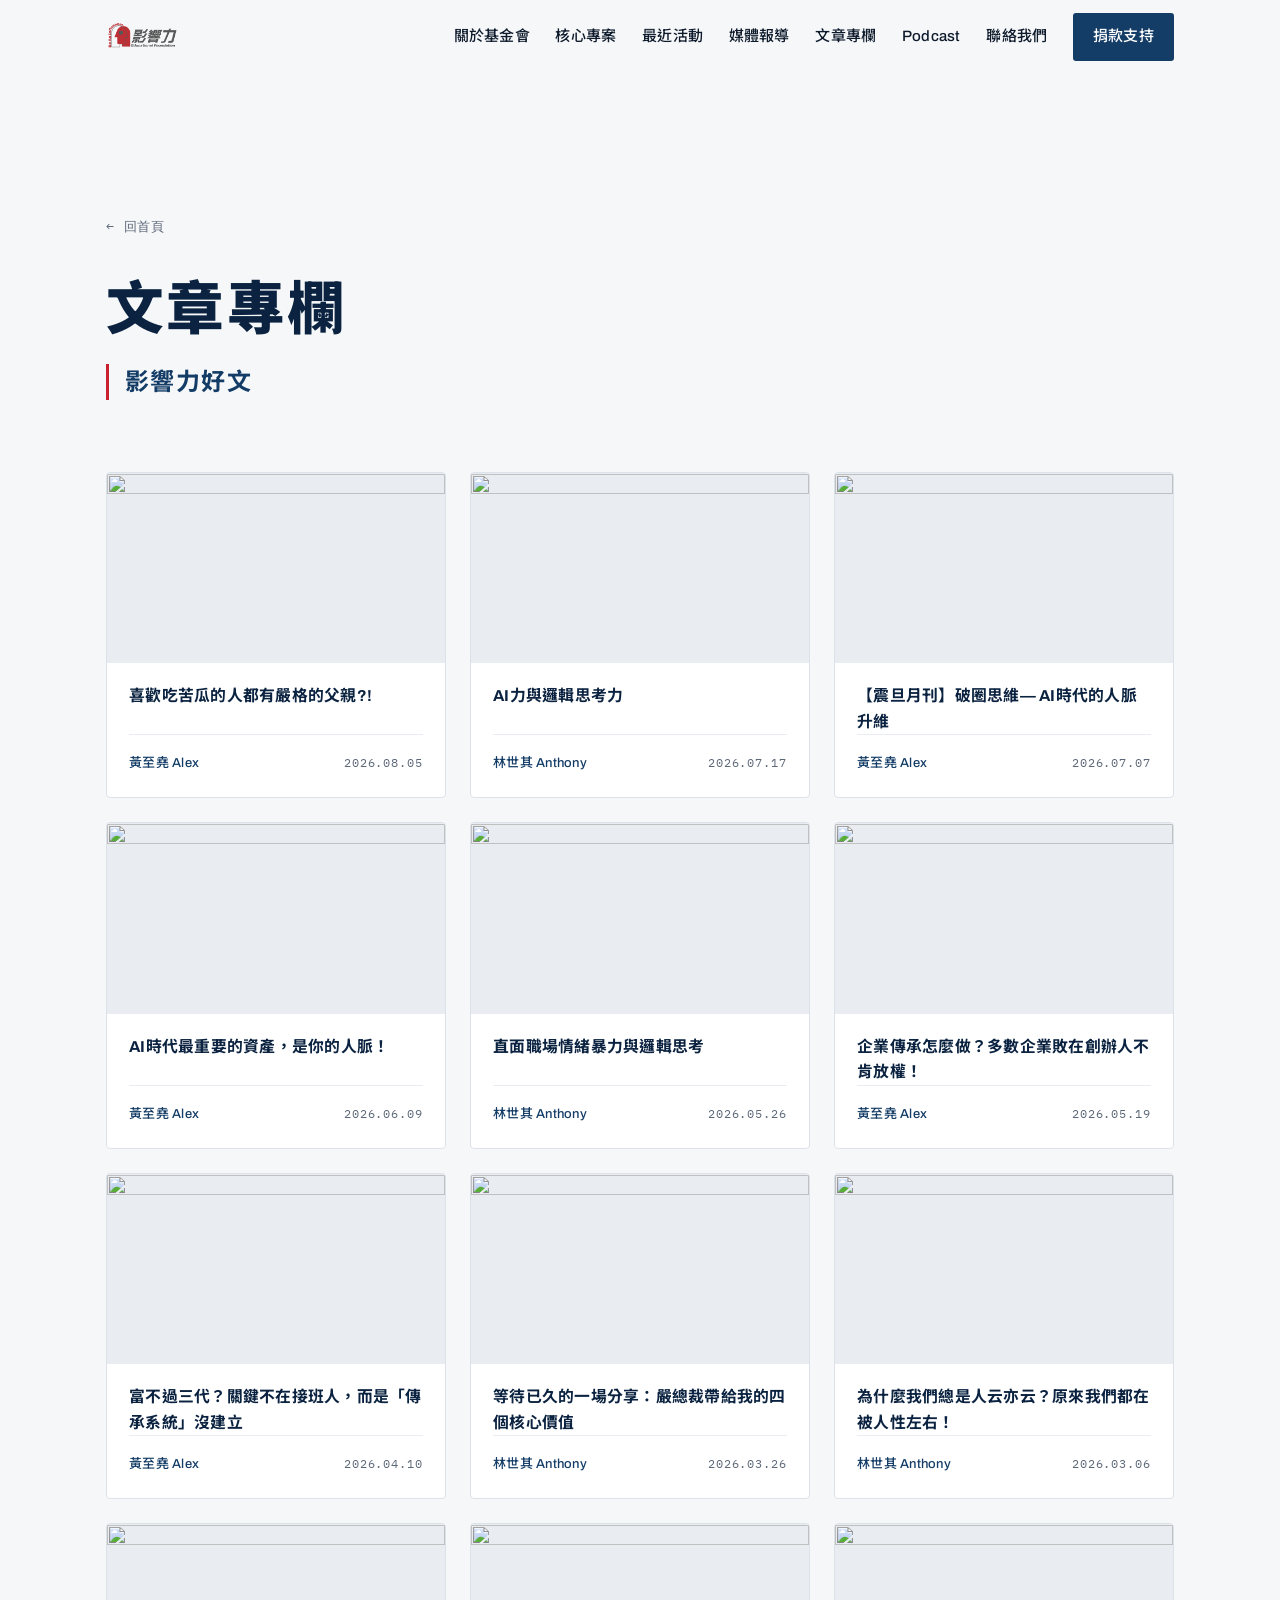
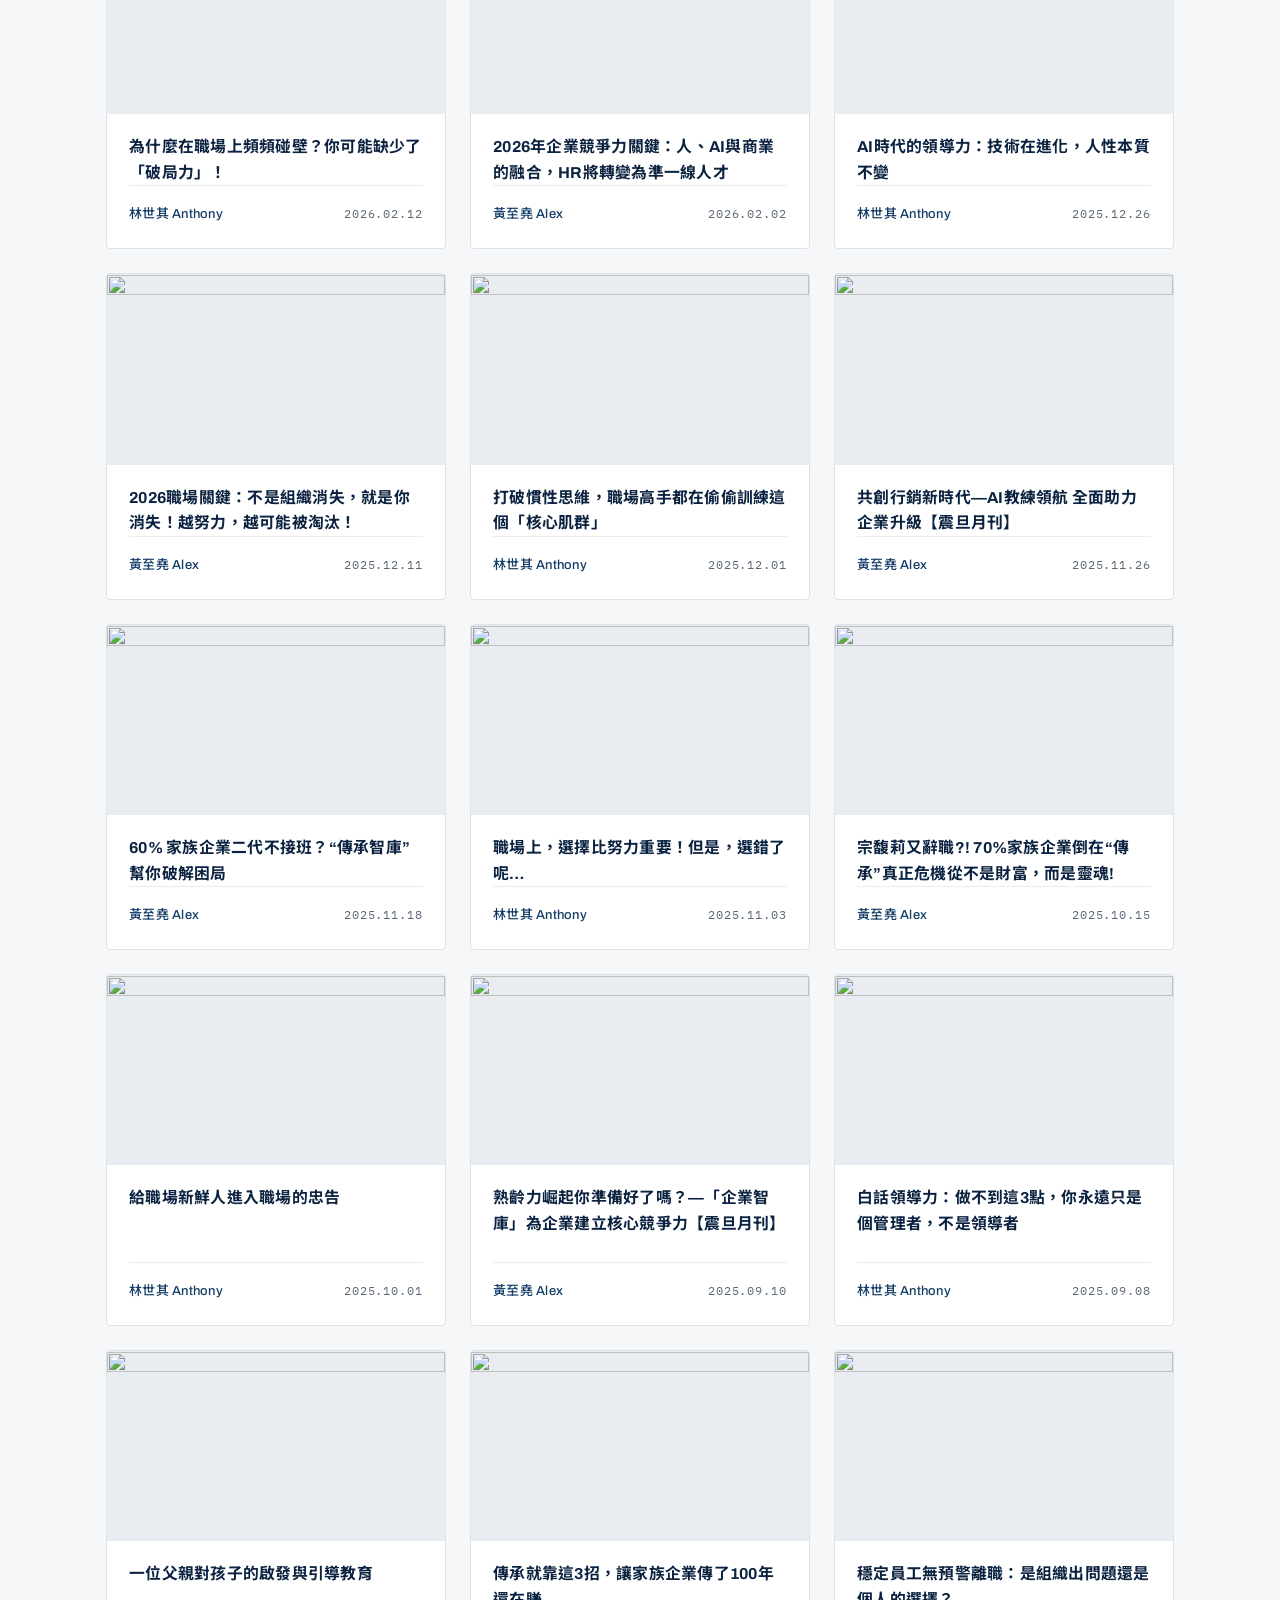
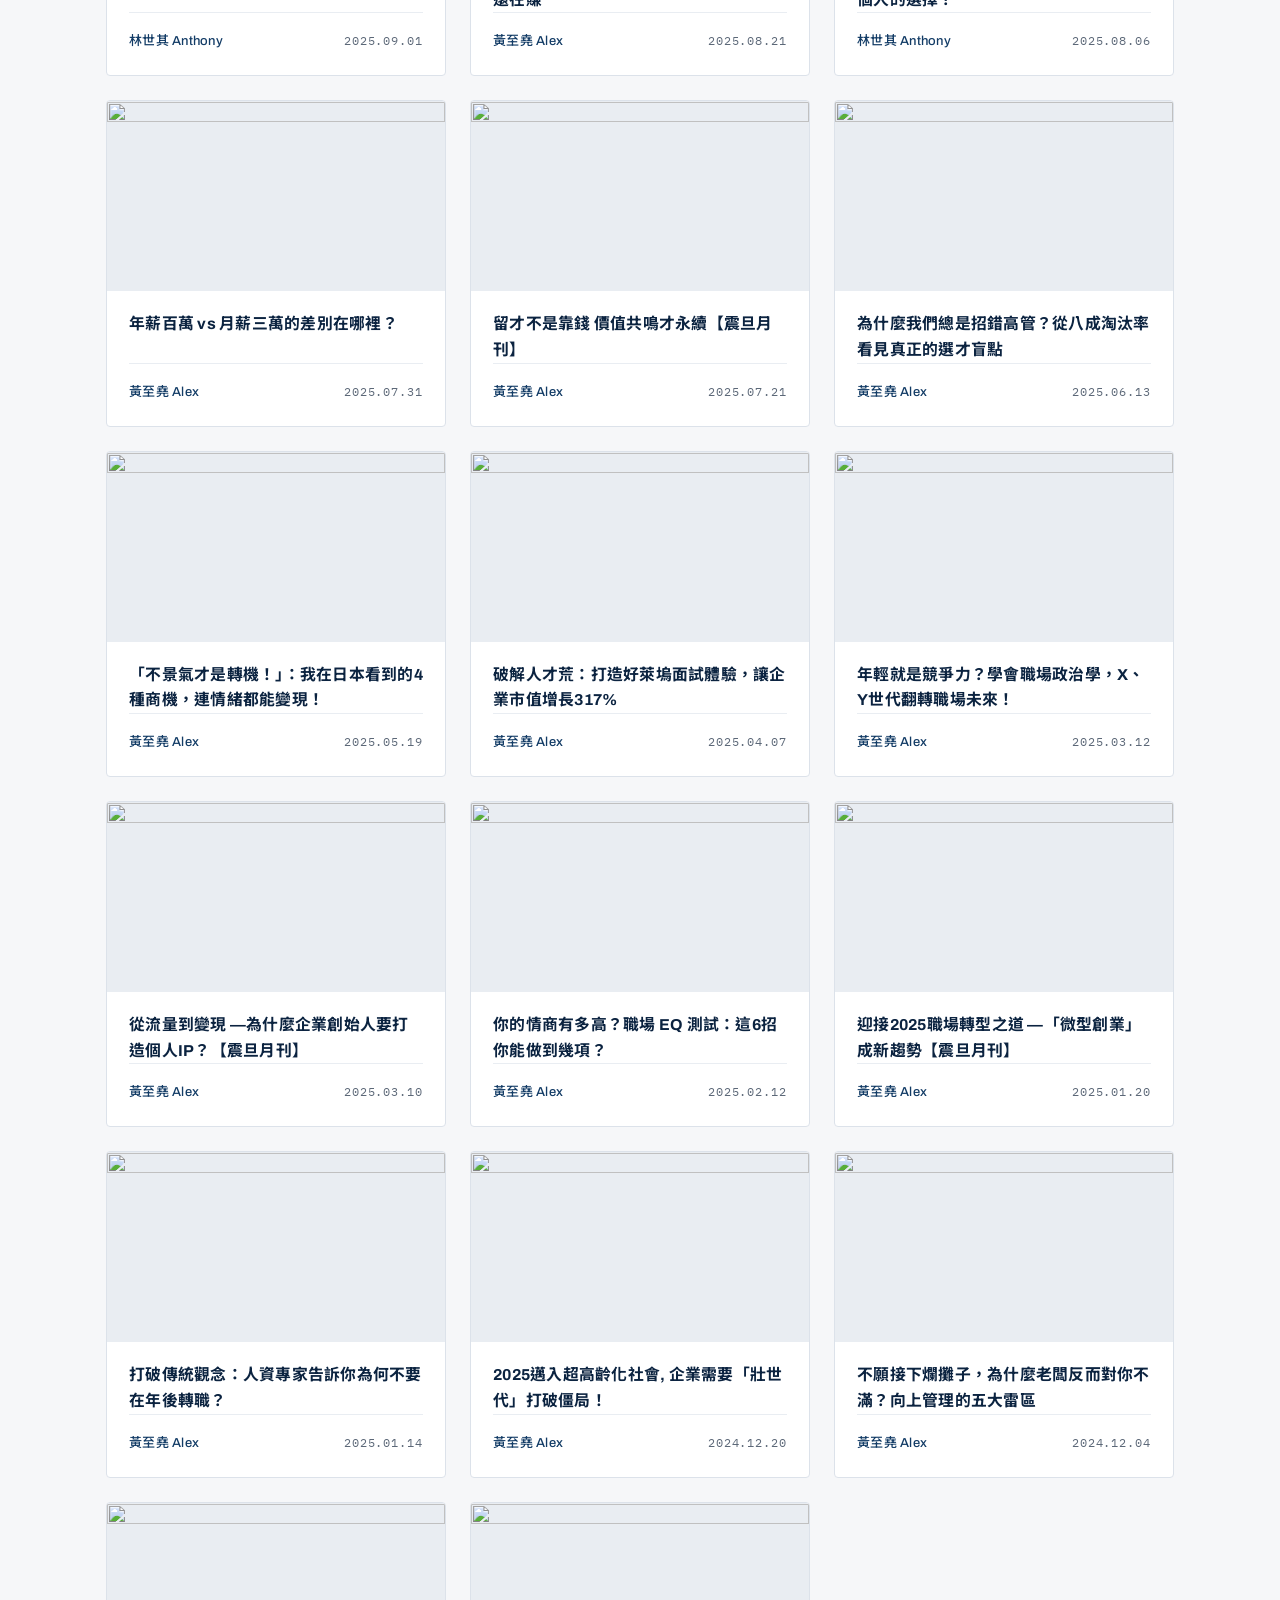
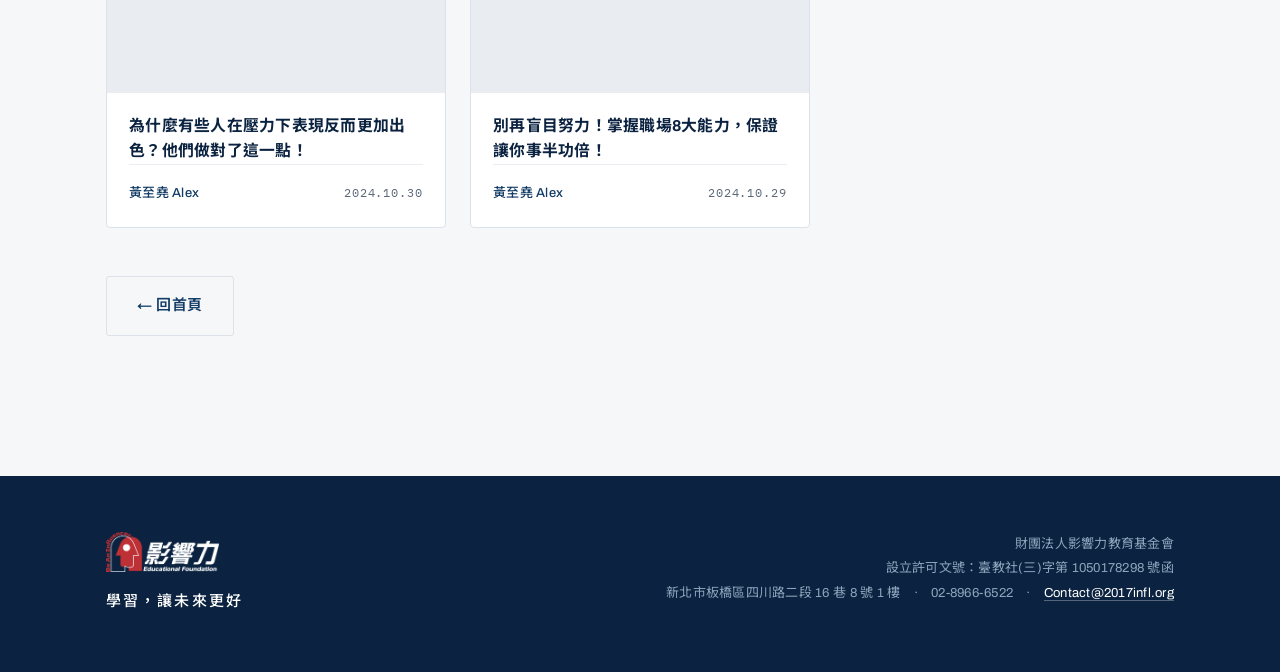
==== articles.html @ 7caf7cac "文章專欄改接 Wix「專欄文章」集合，媒體報導改為含配圖卡片 文章專欄 - 首頁三篇與新增的 articles.html 改用 Wix 集合 retw4toqeb6s（38 篇），   連結指向方格子" ====
<!DOCTYPE html>
<html lang="zh-Hant-TW">
<head>
<meta charset="utf-8">
<meta name="viewport" content="width=device-width, initial-scale=1">
<title>文章專欄｜影響力教育基金會 Be an Influencer</title>
<meta name="description" content="影響力教育基金會專欄文章彙整，由執行長黃至堯與副執行長林世其撰寫，主題涵蓋職涯發展、人才選育留用、企業傳承、領導力與 AI 時代的職場趨勢。">
<link rel="icon" href="./images/logo.png">
<link rel="preconnect" href="https://fonts.googleapis.com">
<link rel="preconnect" href="https://fonts.gstatic.com" crossorigin>
<link href="https://fonts.googleapis.com/css2?family=Archivo:wght@400;500;600;700;800&family=IBM+Plex+Mono:wght@400;500;700&family=Noto+Sans+TC:wght@400;500;700;900&display=swap" rel="stylesheet">
<link rel="stylesheet" href="./style.css">
<script>
document.documentElement.classList.add('has-js');
</script>
</head>
<body>

<a class="skiplink" href="#main">跳到主要內容</a>

<header class="nav" id="nav">
  <div class="nav__inner">
    <a class="nav__brand" href="./index.html" aria-label="影響力教育基金會 首頁">
      <img src="./images/logo.png" alt="影響力教育基金會 Be an Influencer">
    </a>
    <nav class="nav__links" id="navLinks" aria-label="主要導覽">
      <a href="./index.html#about">關於基金會</a>
      <a href="./index.html#programs">核心專案</a>
      <a href="./index.html#events">最近活動</a>
      <a href="./index.html#press">媒體報導</a>
      <a href="./index.html#articles">文章專欄</a>
      <a href="./index.html#podcast">Podcast</a>
      <a href="./index.html#contact">聯絡我們</a>
      <a class="nav__cta" href="./donate.html">捐款支持</a>
    </nav>
    <button class="nav__toggle" id="navToggle" aria-expanded="false" aria-controls="navLinks">
      <span class="nav__toggle-bars" aria-hidden="true"></span>
      <span class="sr-only">開啟選單</span>
    </button>
  </div>
</header>

<main id="main">
<section class="section">
  <div class="wrap">
    <p class="crumb"><a href="./index.html">← 回首頁</a></p>

    <header class="shead reveal">
      <h2 class="shead__title">文章專欄</h2>
      <p class="shead__statement">影響力好文</p>
    </header>

    <ul class="arts">
      <li class="art reveal"><a class="art__link" href="https://vocus.cc/article/6a72d042fd897800015d7912" target="_blank" rel="noopener noreferrer"><img class="art__img" src="https://static.wixstatic.com/media/e09329_393a7411fc0445639fd5c7886efc0204~mv2.jpg/v1/fill/w_640,h_360,al_c,q_80,enc_auto/cover.jpg" alt="" width="640" height="360" loading="lazy" decoding="async"><span class="art__body"><span class="art__t">喜歡吃苦瓜的人都有嚴格的父親?!</span><span class="art__meta"><span class="art__by">黃至堯 Alex</span><span class="art__d">2026.08.05</span></span></span></a></li>
      <li class="art reveal"><a class="art__link" href="https://vocus.cc/article/6a59e3e4fd89780001f860b8" target="_blank" rel="noopener noreferrer"><img class="art__img" src="https://static.wixstatic.com/media/e09329_a7b2f09442c34fdc9d459d7b27ab6f89~mv2.jpg/v1/fill/w_640,h_360,al_c,q_80,enc_auto/cover.jpg" alt="" width="640" height="360" loading="lazy" decoding="async"><span class="art__body"><span class="art__t">AI力與邏輯思考力</span><span class="art__meta"><span class="art__by">林世其 Anthony</span><span class="art__d">2026.07.17</span></span></span></a></li>
      <li class="art reveal"><a class="art__link" href="https://vocus.cc/article/6a4c5b83fd897800015028a9" target="_blank" rel="noopener noreferrer"><img class="art__img" src="https://static.wixstatic.com/media/e09329_cda02f50a69c4d5aa9b27ee98ae03d02~mv2.jpg/v1/fill/w_640,h_360,al_c,q_80,enc_auto/cover.jpg" alt="" width="640" height="360" loading="lazy" decoding="async"><span class="art__body"><span class="art__t">【震旦月刊】破圈思維— AI時代的人脈升維</span><span class="art__meta"><span class="art__by">黃至堯 Alex</span><span class="art__d">2026.07.07</span></span></span></a></li>
      <li class="art reveal"><a class="art__link" href="https://vocus.cc/article/6a278c0afd897800015bbecf" target="_blank" rel="noopener noreferrer"><img class="art__img" src="https://static.wixstatic.com/media/e09329_0777d76ba3914150971d6069c2514fb6~mv2.jpg/v1/fill/w_640,h_360,al_c,q_80,enc_auto/cover.jpg" alt="" width="640" height="360" loading="lazy" decoding="async"><span class="art__body"><span class="art__t">AI時代最重要的資產，是你的人脈！</span><span class="art__meta"><span class="art__by">黃至堯 Alex</span><span class="art__d">2026.06.09</span></span></span></a></li>
      <li class="art reveal"><a class="art__link" href="https://vocus.cc/article/6a1502e4fd89780001c44778" target="_blank" rel="noopener noreferrer"><img class="art__img" src="https://static.wixstatic.com/media/e09329_921fd4f951154b23b6170efe6571ea55~mv2.jpg/v1/fill/w_640,h_360,al_c,q_80,enc_auto/cover.jpg" alt="" width="640" height="360" loading="lazy" decoding="async"><span class="art__body"><span class="art__t">直面職場情緒暴力與邏輯思考</span><span class="art__meta"><span class="art__by">林世其 Anthony</span><span class="art__d">2026.05.26</span></span></span></a></li>
      <li class="art reveal"><a class="art__link" href="https://vocus.cc/article/6a0c0a26fd897800018670bd" target="_blank" rel="noopener noreferrer"><img class="art__img" src="https://static.wixstatic.com/media/e09329_932b0f8dbd1a4a468c9a79963d9ebbb9~mv2.jpg/v1/fill/w_640,h_360,al_c,q_80,enc_auto/cover.jpg" alt="" width="640" height="360" loading="lazy" decoding="async"><span class="art__body"><span class="art__t">企業傳承怎麼做？多數企業敗在創辦人不肯放權！</span><span class="art__meta"><span class="art__by">黃至堯 Alex</span><span class="art__d">2026.05.19</span></span></span></a></li>
      <li class="art reveal"><a class="art__link" href="https://vocus.cc/article/69d85100fd89780001c777d8" target="_blank" rel="noopener noreferrer"><img class="art__img" src="https://static.wixstatic.com/media/e09329_8732230e76bc481ca4c3446384705721~mv2.jpg/v1/fill/w_640,h_360,al_c,q_80,enc_auto/cover.jpg" alt="" width="640" height="360" loading="lazy" decoding="async"><span class="art__body"><span class="art__t">富不過三代？關鍵不在接班人，而是「傳承系統」沒建立</span><span class="art__meta"><span class="art__by">黃至堯 Alex</span><span class="art__d">2026.04.10</span></span></span></a></li>
      <li class="art reveal"><a class="art__link" href="https://vocus.cc/article/69c4a3a8fd897800017d43e7" target="_blank" rel="noopener noreferrer"><img class="art__img" src="https://static.wixstatic.com/media/e09329_a4d3c32c745a491eb9bfdce8e34208d7~mv2.jpg/v1/fill/w_640,h_360,al_c,q_80,enc_auto/cover.jpg" alt="" width="640" height="360" loading="lazy" decoding="async"><span class="art__body"><span class="art__t">等待已久的一場分享：嚴總裁帶給我的四個核心價值</span><span class="art__meta"><span class="art__by">林世其 Anthony</span><span class="art__d">2026.03.26</span></span></span></a></li>
      <li class="art reveal"><a class="art__link" href="https://vocus.cc/article/69aa793ffd89780001771ba4" target="_blank" rel="noopener noreferrer"><img class="art__img" src="https://static.wixstatic.com/media/e09329_9e32253726764f70b4b488ec5fdaa846~mv2.webp/v1/fill/w_640,h_360,al_c,q_80,enc_auto/cover.webp" alt="" width="640" height="360" loading="lazy" decoding="async"><span class="art__body"><span class="art__t">為什麼我們總是人云亦云？原來我們都在被人性左右！</span><span class="art__meta"><span class="art__by">林世其 Anthony</span><span class="art__d">2026.03.06</span></span></span></a></li>
      <li class="art reveal"><a class="art__link" href="https://vocus.cc/article/698d3258fd897800012afcad" target="_blank" rel="noopener noreferrer"><img class="art__img" src="https://static.wixstatic.com/media/e09329_92542f87e6ef4067a404b35ceb6fcaba~mv2.jpg/v1/fill/w_640,h_360,al_c,q_80,enc_auto/cover.jpg" alt="" width="640" height="360" loading="lazy" decoding="async"><span class="art__body"><span class="art__t">為什麼在職場上頻頻碰壁？你可能缺少了「破局力」！</span><span class="art__meta"><span class="art__by">林世其 Anthony</span><span class="art__d">2026.02.12</span></span></span></a></li>
      <li class="art reveal"><a class="art__link" href="https://vocus.cc/article/6980654afd89780001f30892" target="_blank" rel="noopener noreferrer"><img class="art__img" src="https://static.wixstatic.com/media/e09329_a1e6b955cd0248f1a5e348c4674f912c~mv2.jpg/v1/fill/w_640,h_360,al_c,q_80,enc_auto/cover.jpg" alt="" width="640" height="360" loading="lazy" decoding="async"><span class="art__body"><span class="art__t">2026年企業競爭力關鍵：人、AI與商業的融合，HR將轉變為準一線人才</span><span class="art__meta"><span class="art__by">黃至堯 Alex</span><span class="art__d">2026.02.02</span></span></span></a></li>
      <li class="art reveal"><a class="art__link" href="https://vocus.cc/article/694e386bfd89780001bf0cca" target="_blank" rel="noopener noreferrer"><img class="art__img" src="https://static.wixstatic.com/media/e09329_7ff0cb55ee0a4a77bd01de86d2531e83~mv2.jpg/v1/fill/w_640,h_360,al_c,q_80,enc_auto/cover.jpg" alt="" width="640" height="360" loading="lazy" decoding="async"><span class="art__body"><span class="art__t">AI時代的領導力：技術在進化，人性本質不變</span><span class="art__meta"><span class="art__by">林世其 Anthony</span><span class="art__d">2025.12.26</span></span></span></a></li>
      <li class="art reveal"><a class="art__link" href="https://vocus.cc/article/693a7f1cfd89780001951fdd" target="_blank" rel="noopener noreferrer"><img class="art__img" src="https://static.wixstatic.com/media/e09329_2eed059d9d74440bb449ee830d21778a~mv2.jpg/v1/fill/w_640,h_360,al_c,q_80,enc_auto/cover.jpg" alt="" width="640" height="360" loading="lazy" decoding="async"><span class="art__body"><span class="art__t">2026職場關鍵：不是組織消失，就是你消失！越努力，越可能被淘汰！</span><span class="art__meta"><span class="art__by">黃至堯 Alex</span><span class="art__d">2025.12.11</span></span></span></a></li>
      <li class="art reveal"><a class="art__link" href="https://vocus.cc/article/692d56a9fd89780001b13535" target="_blank" rel="noopener noreferrer"><img class="art__img" src="https://static.wixstatic.com/media/e09329_a7c40d256c2a44c99e53dd1b4821a304~mv2.jpg/v1/fill/w_640,h_360,al_c,q_80,enc_auto/cover.jpg" alt="" width="640" height="360" loading="lazy" decoding="async"><span class="art__body"><span class="art__t">打破慣性思維，職場高手都在偷偷訓練這個「核心肌群」</span><span class="art__meta"><span class="art__by">林世其 Anthony</span><span class="art__d">2025.12.01</span></span></span></a></li>
      <li class="art reveal"><a class="art__link" href="https://vocus.cc/article/6923c37ffd89780001764e5b" target="_blank" rel="noopener noreferrer"><img class="art__img" src="https://static.wixstatic.com/media/e09329_8ffea009c637473ca347aaf1836019bc~mv2.png/v1/fill/w_640,h_360,al_c,q_80,enc_auto/cover.png" alt="" width="640" height="360" loading="lazy" decoding="async"><span class="art__body"><span class="art__t">共創行銷新時代—AI教練領航 全面助力企業升級【震旦月刊】</span><span class="art__meta"><span class="art__by">黃至堯 Alex</span><span class="art__d">2025.11.26</span></span></span></a></li>
      <li class="art reveal"><a class="art__link" href="https://vocus.cc/article/691c072dfd89780001ea3ea0" target="_blank" rel="noopener noreferrer"><img class="art__img" src="https://static.wixstatic.com/media/e09329_9a8dbdd011ae47b6b61d1e0f509384cb~mv2.jpg/v1/fill/w_640,h_360,al_c,q_80,enc_auto/cover.jpg" alt="" width="640" height="360" loading="lazy" decoding="async"><span class="art__body"><span class="art__t">60% 家族企業二代不接班？“傳承智庫”幫你破解困局</span><span class="art__meta"><span class="art__by">黃至堯 Alex</span><span class="art__d">2025.11.18</span></span></span></a></li>
      <li class="art reveal"><a class="art__link" href="https://vocus.cc/article/690817b5fd89780001a28fbc" target="_blank" rel="noopener noreferrer"><img class="art__img" src="https://static.wixstatic.com/media/e09329_97b3c7cd8de94342bea00c849ead1f8f~mv2.webp/v1/fill/w_640,h_360,al_c,q_80,enc_auto/cover.webp" alt="" width="640" height="360" loading="lazy" decoding="async"><span class="art__body"><span class="art__t">職場上，選擇比努力重要！但是，選錯了呢…</span><span class="art__meta"><span class="art__by">林世其 Anthony</span><span class="art__d">2025.11.03</span></span></span></a></li>
      <li class="art reveal"><a class="art__link" href="https://vocus.cc/article/68ef615afd897800019b1483" target="_blank" rel="noopener noreferrer"><img class="art__img" src="https://static.wixstatic.com/media/e09329_c179a8ba8ce1472b85bf5f6711ce7ea0~mv2.jpg/v1/fill/w_640,h_360,al_c,q_80,enc_auto/cover.jpg" alt="" width="640" height="360" loading="lazy" decoding="async"><span class="art__body"><span class="art__t">宗馥莉又辭職?! 70%家族企業倒在“傳承”真正危機從不是財富，而是靈魂!</span><span class="art__meta"><span class="art__by">黃至堯 Alex</span><span class="art__d">2025.10.15</span></span></span></a></li>
      <li class="art reveal"><a class="art__link" href="https://vocus.cc/article/68dc90f9fd897800018e025a" target="_blank" rel="noopener noreferrer"><img class="art__img" src="https://static.wixstatic.com/media/e09329_3d298f495d7f42e1a61e2335b1c02ef5~mv2.jpg/v1/fill/w_640,h_360,al_c,q_80,enc_auto/cover.jpg" alt="" width="640" height="360" loading="lazy" decoding="async"><span class="art__body"><span class="art__t">給職場新鮮人進入職場的忠告</span><span class="art__meta"><span class="art__by">林世其 Anthony</span><span class="art__d">2025.10.01</span></span></span></a></li>
      <li class="art reveal"><a class="art__link" href="https://vocus.cc/article/68c0d508fd89780001d36251" target="_blank" rel="noopener noreferrer"><img class="art__img" src="https://static.wixstatic.com/media/e09329_f986124a44ba483aa88955d44d9db8ec~mv2.png/v1/fill/w_640,h_360,al_c,q_80,enc_auto/cover.png" alt="" width="640" height="360" loading="lazy" decoding="async"><span class="art__body"><span class="art__t">熟齡力崛起你準備好了嗎？—「企業智庫」為企業建立核心競爭力【震旦月刊】</span><span class="art__meta"><span class="art__by">黃至堯 Alex</span><span class="art__d">2025.09.10</span></span></span></a></li>
      <li class="art reveal"><a class="art__link" href="https://vocus.cc/article/68be31ccfd89780001de7667" target="_blank" rel="noopener noreferrer"><img class="art__img" src="https://static.wixstatic.com/media/e09329_2f740113172a41c8a4785e3515ed25b4~mv2.png/v1/fill/w_640,h_360,al_c,q_80,enc_auto/cover.png" alt="" width="640" height="360" loading="lazy" decoding="async"><span class="art__body"><span class="art__t">白話領導力：做不到這3點，你永遠只是個管理者，不是領導者</span><span class="art__meta"><span class="art__by">林世其 Anthony</span><span class="art__d">2025.09.08</span></span></span></a></li>
      <li class="art reveal"><a class="art__link" href="https://vocus.cc/article/68b5336efd89780001e258b5" target="_blank" rel="noopener noreferrer"><img class="art__img" src="https://static.wixstatic.com/media/e09329_f0e3c882988c494eb79f28d0fecf23fe~mv2.jpg/v1/fill/w_640,h_360,al_c,q_80,enc_auto/cover.jpg" alt="" width="640" height="360" loading="lazy" decoding="async"><span class="art__body"><span class="art__t">一位父親對孩子的啟發與引導教育</span><span class="art__meta"><span class="art__by">林世其 Anthony</span><span class="art__d">2025.09.01</span></span></span></a></li>
      <li class="art reveal"><a class="art__link" href="https://vocus.cc/article/68a6efe5fd89780001a949c4" target="_blank" rel="noopener noreferrer"><img class="art__img" src="https://static.wixstatic.com/media/e09329_9bc0ebf188df4bfa8e9a7629220bc181~mv2.png/v1/fill/w_640,h_360,al_c,q_80,enc_auto/cover.png" alt="" width="640" height="360" loading="lazy" decoding="async"><span class="art__body"><span class="art__t">傳承就靠這3招，讓家族企業傳了100年還在賺</span><span class="art__meta"><span class="art__by">黃至堯 Alex</span><span class="art__d">2025.08.21</span></span></span></a></li>
      <li class="art reveal"><a class="art__link" href="https://vocus.cc/article/6892e3cefd89780001b8bb0c" target="_blank" rel="noopener noreferrer"><img class="art__img" src="https://static.wixstatic.com/media/e09329_d1b503ff70af482395745990c774d0b9~mv2.png/v1/fill/w_640,h_360,al_c,q_80,enc_auto/cover.png" alt="" width="640" height="360" loading="lazy" decoding="async"><span class="art__body"><span class="art__t">穩定員工無預警離職：是組織出問題還是個人的選擇？</span><span class="art__meta"><span class="art__by">林世其 Anthony</span><span class="art__d">2025.08.06</span></span></span></a></li>
      <li class="art reveal"><a class="art__link" href="https://vocus.cc/article/688adf5efd8978000100ffec" target="_blank" rel="noopener noreferrer"><img class="art__img" src="https://static.wixstatic.com/media/e09329_3f20ee7ba6f6485baa2289ab2e09783c~mv2.webp/v1/fill/w_640,h_360,al_c,q_80,enc_auto/cover.webp" alt="" width="640" height="360" loading="lazy" decoding="async"><span class="art__body"><span class="art__t">年薪百萬 vs 月薪三萬的差別在哪裡？</span><span class="art__meta"><span class="art__by">黃至堯 Alex</span><span class="art__d">2025.07.31</span></span></span></a></li>
      <li class="art reveal"><a class="art__link" href="https://vocus.cc/article/687e16c1fd89780001a0f7f8" target="_blank" rel="noopener noreferrer"><img class="art__img" src="https://static.wixstatic.com/media/e09329_774b28ec9b7c4cdca48f3efedf440134~mv2.jpg/v1/fill/w_640,h_360,al_c,q_80,enc_auto/cover.jpg" alt="" width="640" height="360" loading="lazy" decoding="async"><span class="art__body"><span class="art__t">留才不是靠錢 價值共鳴才永續【震旦月刊】</span><span class="art__meta"><span class="art__by">黃至堯 Alex</span><span class="art__d">2025.07.21</span></span></span></a></li>
      <li class="art reveal"><a class="art__link" href="https://vocus.cc/article/684b9a10fd897800011042f7" target="_blank" rel="noopener noreferrer"><img class="art__img" src="https://static.wixstatic.com/media/e09329_3ad3c2a3261145fd929b6d1df87e3c62~mv2.png/v1/fill/w_640,h_360,al_c,q_80,enc_auto/cover.png" alt="" width="640" height="360" loading="lazy" decoding="async"><span class="art__body"><span class="art__t">為什麼我們總是招錯高管？從八成淘汰率看見真正的選才盲點</span><span class="art__meta"><span class="art__by">黃至堯 Alex</span><span class="art__d">2025.06.13</span></span></span></a></li>
      <li class="art reveal"><a class="art__link" href="https://vocus.cc/article/682aec4efd897800014a2ff8" target="_blank" rel="noopener noreferrer"><img class="art__img" src="https://static.wixstatic.com/media/e09329_26682036988341368430406f9299eddb~mv2.jpg/v1/fill/w_640,h_360,al_c,q_80,enc_auto/cover.jpg" alt="" width="640" height="360" loading="lazy" decoding="async"><span class="art__body"><span class="art__t">「不景氣才是轉機！」：我在日本看到的4種商機，連情緒都能變現！</span><span class="art__meta"><span class="art__by">黃至堯 Alex</span><span class="art__d">2025.05.19</span></span></span></a></li>
      <li class="art reveal"><a class="art__link" href="https://vocus.cc/article/67f34b95fd89780001bd446a" target="_blank" rel="noopener noreferrer"><img class="art__img" src="https://static.wixstatic.com/media/e09329_7da903c35d47429680e6f52aee464dc1~mv2.png/v1/fill/w_640,h_360,al_c,q_80,enc_auto/cover.png" alt="" width="640" height="360" loading="lazy" decoding="async"><span class="art__body"><span class="art__t">破解人才荒：打造好萊塢面試體驗，讓企業市值增長317%</span><span class="art__meta"><span class="art__by">黃至堯 Alex</span><span class="art__d">2025.04.07</span></span></span></a></li>
      <li class="art reveal"><a class="art__link" href="https://vocus.cc/article/67d0ec40fd89780001ac21a6" target="_blank" rel="noopener noreferrer"><img class="art__img" src="https://static.wixstatic.com/media/e09329_bd6fc6c9340648f59eef3d81d688c53d~mv2.png/v1/fill/w_640,h_360,al_c,q_80,enc_auto/cover.png" alt="" width="640" height="360" loading="lazy" decoding="async"><span class="art__body"><span class="art__t">年輕就是競爭力？學會職場政治學，X、Y世代翻轉職場未來！</span><span class="art__meta"><span class="art__by">黃至堯 Alex</span><span class="art__d">2025.03.12</span></span></span></a></li>
      <li class="art reveal"><a class="art__link" href="https://vocus.cc/article/67c7c939fd89780001d01ff5" target="_blank" rel="noopener noreferrer"><img class="art__img" src="https://static.wixstatic.com/media/e09329_86fc0f94b37f40d2895bf33ea446c081~mv2.png/v1/fill/w_640,h_360,al_c,q_80,enc_auto/cover.png" alt="" width="640" height="360" loading="lazy" decoding="async"><span class="art__body"><span class="art__t">從流量到變現 —為什麼企業創始人要打造個人IP？【震旦月刊】</span><span class="art__meta"><span class="art__by">黃至堯 Alex</span><span class="art__d">2025.03.10</span></span></span></a></li>
      <li class="art reveal"><a class="art__link" href="https://vocus.cc/article/67ac55cffd8978000160cda6" target="_blank" rel="noopener noreferrer"><img class="art__img" src="https://static.wixstatic.com/media/e09329_0496479738c74734a287a9aa43ef74dc~mv2.png/v1/fill/w_640,h_360,al_c,q_80,enc_auto/cover.png" alt="" width="640" height="360" loading="lazy" decoding="async"><span class="art__body"><span class="art__t">你的情商有多高？職場 EQ 測試：這6招你能做到幾項？</span><span class="art__meta"><span class="art__by">黃至堯 Alex</span><span class="art__d">2025.02.12</span></span></span></a></li>
      <li class="art reveal"><a class="art__link" href="https://vocus.cc/article/678de387fd89780001e92349" target="_blank" rel="noopener noreferrer"><img class="art__img" src="https://static.wixstatic.com/media/e09329_ed614c188ac145c7a6a39dd7721c7003~mv2.png/v1/fill/w_640,h_360,al_c,q_80,enc_auto/cover.png" alt="" width="640" height="360" loading="lazy" decoding="async"><span class="art__body"><span class="art__t">迎接2025職場轉型之道 —「微型創業」成新趨勢【震旦月刊】</span><span class="art__meta"><span class="art__by">黃至堯 Alex</span><span class="art__d">2025.01.20</span></span></span></a></li>
      <li class="art reveal"><a class="art__link" href="https://vocus.cc/article/6785dbedfd8978000190a208" target="_blank" rel="noopener noreferrer"><img class="art__img" src="https://static.wixstatic.com/media/e09329_9e46795a3c804b7ca7329bc7a98fef80~mv2.png/v1/fill/w_640,h_360,al_c,q_80,enc_auto/cover.png" alt="" width="640" height="360" loading="lazy" decoding="async"><span class="art__body"><span class="art__t">打破傳統觀念：人資專家告訴你為何不要在年後轉職？</span><span class="art__meta"><span class="art__by">黃至堯 Alex</span><span class="art__d">2025.01.14</span></span></span></a></li>
      <li class="art reveal"><a class="art__link" href="https://vocus.cc/article/6764ccbdfd8978000103d3c1" target="_blank" rel="noopener noreferrer"><img class="art__img" src="https://static.wixstatic.com/media/e09329_0f65e73758774d37a1138f49db3f02a3~mv2.png/v1/fill/w_640,h_360,al_c,q_80,enc_auto/cover.png" alt="" width="640" height="360" loading="lazy" decoding="async"><span class="art__body"><span class="art__t">2025邁入超高齡化社會, 企業需要「壯世代」打破僵局！</span><span class="art__meta"><span class="art__by">黃至堯 Alex</span><span class="art__d">2024.12.20</span></span></span></a></li>
      <li class="art reveal"><a class="art__link" href="https://vocus.cc/article/674fc4fffd89780001b85a3a" target="_blank" rel="noopener noreferrer"><img class="art__img" src="https://static.wixstatic.com/media/e09329_014d3164196a4f74b8a87a62fd194b74~mv2.png/v1/fill/w_640,h_360,al_c,q_80,enc_auto/cover.png" alt="" width="640" height="360" loading="lazy" decoding="async"><span class="art__body"><span class="art__t">不願接下爛攤子，為什麼老闆反而對你不滿？向上管理的五大雷區</span><span class="art__meta"><span class="art__by">黃至堯 Alex</span><span class="art__d">2024.12.04</span></span></span></a></li>
      <li class="art reveal"><a class="art__link" href="https://vocus.cc/article/672093bffd89780001f346cd" target="_blank" rel="noopener noreferrer"><img class="art__img" src="https://static.wixstatic.com/media/e09329_08e5a8737a2d4e2fa6972c5a05b468d7~mv2.png/v1/fill/w_640,h_360,al_c,q_80,enc_auto/cover.png" alt="" width="640" height="360" loading="lazy" decoding="async"><span class="art__body"><span class="art__t">為什麼有些人在壓力下表現反而更加出色？他們做對了這一點！</span><span class="art__meta"><span class="art__by">黃至堯 Alex</span><span class="art__d">2024.10.30</span></span></span></a></li>
      <li class="art reveal"><a class="art__link" href="https://vocus.cc/article/6720910cfd89780001f302e9" target="_blank" rel="noopener noreferrer"><img class="art__img" src="https://static.wixstatic.com/media/e09329_312ec82e8b094c54ae3f5619386b9cda~mv2.png/v1/fill/w_640,h_360,al_c,q_80,enc_auto/cover.png" alt="" width="640" height="360" loading="lazy" decoding="async"><span class="art__body"><span class="art__t">別再盲目努力！掌握職場8大能力，保證讓你事半功倍！</span><span class="art__meta"><span class="art__by">黃至堯 Alex</span><span class="art__d">2024.10.29</span></span></span></a></li>
    </ul>

    <p class="press__more">
      <a class="btn btn--ghost" href="./index.html#articles">← 回首頁</a>
    </p>
  </div>
</section>
</main>

<footer class="foot">
  <div class="wrap foot__inner">
    <div class="foot__brand">
      <img src="./images/logo-white.png" alt="影響力教育基金會" class="foot__logo">
      <p class="foot__tagline">學習，讓未來更好</p>
    </div>
    <div class="foot__meta">
      <p>財團法人影響力教育基金會</p>
      <p>設立許可文號：臺教社(三)字第 1050178298 號函</p>
      <p>新北市板橋區四川路二段 16 巷 8 號 1 樓　·　02-8966-6522　·　<a href="mailto:Contact@2017infl.org">Contact@2017infl.org</a></p>
    </div>
  </div>
</footer>

<script src="./script.js"></script>
</body>
</html>
---- style.css ----
/* ═══════════════════════════════════════════════
   影響力教育基金會 Be an Influencer
   淺色底 · 深藍為骨 · 品牌紅只在關鍵處出現
   ═══════════════════════════════════════════════ */

:root{
  --paper:      #F6F7F9;
  --card:       #FFFFFF;
  --ink:        #0E1B2C;
  --navy:       #133C66;
  --navy-deep:  #0B2340;
  --red:        #C8202E;
  --red-soft:   #F4DDDF;
  --muted:      #5C6878;
  --rule:       #DCE2EA;
  --rule-soft:  #E9EDF2;

  --wrap: 1180px;
  --gut: clamp(20px, 5vw, 56px);

  --f-disp: 'Archivo', 'Noto Sans TC', system-ui, sans-serif;
  --f-body: 'Archivo', 'Noto Sans TC', system-ui, sans-serif;
  --f-mono: 'IBM Plex Mono', ui-monospace, monospace;

  --ease: cubic-bezier(.22,.61,.36,1);
}

*,*::before,*::after{ box-sizing:border-box; }

/* scroll-padding-top 要大於導覽列高度（74px），跳轉落點才不會被蓋住。
   數值與 script.js 的 HASH_OFFSET 必須一致。 */
html{ scroll-behavior:smooth; scroll-padding-top:96px; -webkit-text-size-adjust:100%; }

body{
  margin:0;
  background:var(--paper);
  color:var(--ink);
  font-family:var(--f-body);
  font-size:17px;
  line-height:1.85;
  letter-spacing:.015em;
  -webkit-font-smoothing:antialiased;
}

img{ max-width:100%; display:block; }
a{ color:inherit; }

.sr-only{
  position:absolute; width:1px; height:1px; padding:0; margin:-1px;
  overflow:hidden; clip:rect(0 0 0 0); white-space:nowrap; border:0;
}

.skiplink{
  position:absolute; left:-9999px; top:0; z-index:200;
  background:var(--navy); color:#fff; padding:12px 20px; text-decoration:none;
}
.skiplink:focus{ left:0; }

:focus-visible{ outline:2px solid var(--red); outline-offset:3px; border-radius:2px; }

.wrap{ width:100%; max-width:var(--wrap); margin-inline:auto; padding-inline:var(--gut); }

/* ─── 共用元件 ─────────────────────────────── */

/* 目前全站只有 Hero 的機構全名在用 */
.eyebrow{
  font-size:clamp(1rem,1.6vw,1.1875rem);
  font-weight:700;
  letter-spacing:.16em;
  color:var(--red);
  margin:0 0 22px;
}

.btn{
  display:inline-flex; align-items:center; justify-content:center;
  padding:15px 30px;
  font-family:var(--f-disp);
  font-size:.9375rem; font-weight:600; letter-spacing:.04em;
  text-decoration:none; border-radius:3px;
  border:1px solid transparent;
  transition:background .25s var(--ease), color .25s var(--ease),
             border-color .25s var(--ease), transform .25s var(--ease);
}
.btn--solid{ background:var(--red); color:#fff; }
.btn--solid:hover{ background:#A81724; transform:translateY(-2px); }
.btn--ghost{ border-color:var(--rule); color:var(--navy); background:transparent; }
.btn--ghost:hover{ border-color:var(--navy); background:#fff; transform:translateY(-2px); }

/* ─── 導覽列 ───────────────────────────────── */

/* 不使用 backdrop-filter：視覺效果有限，但會在部分瀏覽器造成
   sticky 元素的重繪殘影。改用接近不透明的實色背景。 */
.nav{
  position:sticky; top:0; z-index:100;
  background:var(--paper);
  border-bottom:1px solid transparent;
  transition:border-color .3s var(--ease), box-shadow .3s var(--ease);
}
.nav.is-stuck{
  border-bottom-color:var(--rule);
  box-shadow:0 6px 20px -18px rgba(11,35,64,.5);
}

.nav__inner{
  max-width:var(--wrap); margin-inline:auto; padding:0 var(--gut);
  height:74px; display:flex; align-items:center; justify-content:space-between; gap:24px;
}
.nav__brand{ display:flex; align-items:center; flex-shrink:0; }
.nav__brand img{ height:34px; width:auto; }

.nav__links{ display:flex; align-items:center; gap:clamp(14px,2vw,28px); }
.nav__links a{
  font-size:.9375rem; font-weight:500; text-decoration:none; color:var(--ink);
  position:relative; padding:6px 0; white-space:nowrap;
  transition:color .2s var(--ease);
}
.nav__links a::after{
  content:''; position:absolute; left:0; bottom:0; height:2px; width:100%;
  background:var(--red); transform:scaleX(0); transform-origin:left;
  transition:transform .3s var(--ease);
}
.nav__links a:hover{ color:var(--red); }
.nav__links a:hover::after{ transform:scaleX(1); }

.nav__cta{
  background:var(--navy); color:#fff !important; padding:10px 20px !important;
  border-radius:3px; font-weight:600;
}
.nav__cta::after{ display:none; }
.nav__cta:hover{ background:var(--red); }

.nav__toggle{
  display:none; width:44px; height:44px; padding:0;
  background:none; border:1px solid var(--rule); border-radius:3px; cursor:pointer;
}
.nav__toggle-bars,
.nav__toggle-bars::before,
.nav__toggle-bars::after{
  display:block; width:18px; height:1.5px; background:var(--ink);
  margin-inline:auto; transition:transform .3s var(--ease), opacity .2s var(--ease);
}
.nav__toggle-bars{ position:relative; }
.nav__toggle-bars::before{ content:''; position:absolute; top:-6px; }
.nav__toggle-bars::after{ content:''; position:absolute; top:6px; }
.nav__toggle[aria-expanded="true"] .nav__toggle-bars{ background:transparent; }
.nav__toggle[aria-expanded="true"] .nav__toggle-bars::before{ transform:translateY(6px) rotate(45deg); }
.nav__toggle[aria-expanded="true"] .nav__toggle-bars::after{ transform:translateY(-6px) rotate(-45deg); }

/* ─── 開頭 ─────────────────────────────────── */

.hero{ padding-top:clamp(64px,10vw,120px); padding-bottom:clamp(48px,7vw,88px); }

.hero__grid{ max-width:960px; }

.hero__eyebrow{
  opacity:0; transform:translateY(12px);
  animation:rise .8s var(--ease) .1s forwards;
}

.hero__title{ margin:0 0 clamp(38px,5vw,56px); }

.hero__en{
  display:block;
  font-family:var(--f-disp);
  font-size:clamp(3.2rem,10vw,7.5rem);
  font-weight:800;
  line-height:.92;
  letter-spacing:-.035em;
  color:var(--navy-deep);
  opacity:0; transform:translateY(24px);
  animation:rise 1s var(--ease) .2s forwards;
}
.hero__en em{ font-style:normal; color:var(--red); }

.hero__zh{
  display:block;
  margin-top:clamp(16px,2.5vw,26px);
  font-size:clamp(1.35rem,3.4vw,2.15rem);
  font-weight:700;
  letter-spacing:.12em;
  color:var(--navy);
  opacity:0; transform:translateY(20px);
  animation:rise 1s var(--ease) .38s forwards;
}

.hero__lead{
  max-width:62ch; margin:0 0 38px;
  font-size:clamp(1rem,1.4vw,1.125rem);
  color:var(--muted);
  opacity:0; transform:translateY(18px);
  animation:rise 1s var(--ease) .52s forwards;
}

.hero__actions{
  display:flex; flex-wrap:wrap; gap:14px;
  opacity:0; transform:translateY(16px);
  animation:rise 1s var(--ease) .66s forwards;
}

@keyframes rise{ to{ opacity:1; transform:none; } }

/* ─── 生涯階段軸線（signature） ─────────────── */

.axis{ margin-top:clamp(56px,9vw,110px); }

.axis__caption{
  font-size:.9375rem; font-weight:700; letter-spacing:.14em;
  color:var(--navy-deep); margin:0 0 26px;
  opacity:0; animation:rise 1s var(--ease) .8s forwards;
}

/* 橫向捲動容器：窄螢幕也維持橫向，捲動只發生在軸線內部 */
.axis__scroll{
  overflow-x:auto; overflow-y:hidden;
  padding-bottom:6px; margin-inline:calc(var(--gut) * -1); padding-inline:var(--gut);
  scrollbar-width:thin;
}

.axis__track{
  list-style:none; margin:0; padding:0;
  display:grid; grid-template-columns:repeat(4,minmax(215px,1fr));
  gap:0; position:relative;
  /* 同上：盒子要撐到內容寬度，軸線才會畫滿四個階段 */
  width:max-content; min-width:100%;
  --axis-progress:12%;
  transition:--axis-progress .45s var(--ease);
}

/* 紅線進度：與大事紀同一套做法。inherits 必須是 true，
   值設在 .axis__track，畫線的卻是 ::before，不繼承就吃不到。 */
@property --axis-progress{
  syntax:'<percentage>';
  inherits:true;
  initial-value:12%;
}

/* 時間軸主線 */
.axis__track::before{
  content:''; position:absolute; left:0; right:0; top:7px; height:2px;
  background:linear-gradient(to right,
    var(--red) 0, var(--red) var(--axis-progress),
    var(--rule) var(--axis-progress), var(--rule) 100%);
  transform:scaleX(0); transform-origin:left;
  animation:drawLine 1.4s var(--ease) .9s forwards;
}
/* 時間軸終點箭頭：標示方向 */
.axis__track::after{
  content:''; position:absolute; right:0; top:3px;
  width:9px; height:9px; border-top:2px solid var(--rule); border-right:2px solid var(--rule);
  transform:rotate(45deg) scale(0); transform-origin:center;
  animation:arrowIn .5s var(--ease) 2.2s forwards;
}
@keyframes drawLine{ to{ transform:scaleX(1); } }
@keyframes arrowIn{ to{ transform:rotate(45deg) scale(1); } }

.axis__stop{
  position:relative;
  opacity:0; transform:translateY(14px);
  animation:rise .7s var(--ease) forwards;
  animation-delay:calc(1.1s + var(--i) * .16s);
}

.axis__link{
  display:block; padding:26px 22px 20px 0;
  text-decoration:none; color:inherit;
  border-radius:3px;
  transition:transform .3s var(--ease);
}
.axis__link:hover{ transform:translateY(-3px); }

.axis__dot{
  position:absolute; top:0; left:0;
  width:16px; height:16px; border-radius:50%;
  background:var(--paper);
  border:2px solid var(--navy);
  transition:background .3s var(--ease), border-color .3s var(--ease),
             box-shadow .3s var(--ease);
}
.axis__stop:first-child .axis__dot{ background:var(--red); border-color:var(--red); }

/* 已經走過的階段：圓點轉紅但不發光，讓紅線看起來是連續的 */
.axis__link.is-passed .axis__dot{ border-color:var(--red); }

.axis__link:hover .axis__dot,
.axis__link.is-active .axis__dot{
  background:var(--red); border-color:var(--red);
  box-shadow:0 0 0 5px var(--red-soft);
}
.axis__link.is-active .axis__name{ color:var(--red); }

.axis__stage{
  display:block; font-family:var(--f-mono); font-size:.75rem;
  letter-spacing:.1em; color:var(--muted); margin-bottom:6px;
}
.axis__name{
  display:block; font-size:1.375rem; font-weight:700;
  letter-spacing:.08em; color:var(--navy-deep); line-height:1.3;
  transition:color .3s var(--ease);
}
.axis__link:hover .axis__name{ color:var(--red); }
.axis__en{
  display:block; font-family:var(--f-mono); font-size:.7rem;
  letter-spacing:.1em; color:var(--red); margin-bottom:8px;
}
.axis__desc{
  display:block; font-size:.875rem; color:var(--muted); line-height:1.6;
}

/* 可點擊提示：箭頭常駐，游標移入時「查看詳情」浮現在旁邊 */
.axis__more{
  display:flex; align-items:center; gap:8px;
  margin-top:14px; color:var(--red);
  font-size:.8125rem; font-weight:700; letter-spacing:.08em;
}
.axis__more-arrow{
  font-size:1.0625rem; line-height:1;
  transition:transform .3s var(--ease);
}
.axis__more-text{
  opacity:0; transform:translateX(-6px);
  transition:opacity .3s var(--ease), transform .3s var(--ease);
}
.axis__link:hover .axis__more-arrow,
.axis__link:focus-visible .axis__more-arrow{ transform:translateX(3px); }
.axis__link:hover .axis__more-text,
.axis__link:focus-visible .axis__more-text{ opacity:1; transform:none; }

/* 從軸線跳過來時，短暫標示落點 */
.pcard__title:target{ animation:landed 2.2s var(--ease) 1; }
@keyframes landed{
  0%,60%{ color:var(--red); }
  100%{ color:var(--navy-deep); }
}

/* ─── 區塊骨架 ─────────────────────────────── */

.section{ padding-block:clamp(72px,11vw,140px); }
.section--tint{ background:#fff; border-block:1px solid var(--rule-soft); }
.section--dark{ background:var(--navy-deep); color:#fff; }

/* 區段標頭的三層階層：
   1. 區段名稱（最大）  2. 一句陳述（中）  3. 補充說明（最小） */
.shead{ max-width:760px; margin-bottom:clamp(44px,6vw,72px); }

.shead__title{
  margin:0;
  font-size:clamp(2.1rem,5vw,3.6rem);
  font-weight:900; line-height:1.2; letter-spacing:.04em;
  color:var(--navy-deep);
}
.shead__statement{
  /* 夠寬讓各頁的陳述句都排成一行，但仍有上限不會拉得太長 */
  margin:20px 0 0; max-width:46ch;
  font-size:clamp(1.125rem,2.1vw,1.5rem);
  font-weight:700; line-height:1.5; letter-spacing:.06em;
  color:var(--navy);
  padding-left:16px; border-left:3px solid var(--red);
}
.shead__lead{
  margin:20px 0 0; max-width:62ch;
  font-size:1.0625rem; color:var(--muted);
}

.sub{ margin-top:clamp(56px,8vw,96px); }
.sub__title{
  margin:0 0 8px;
  font-size:1.3125rem; font-weight:700; letter-spacing:.06em; color:var(--navy);
  padding-bottom:16px; border-bottom:2px solid var(--navy-deep);
}

/* ─── 關於基金會 ───────────────────────────── */

.about__intro{
  display:grid; grid-template-columns:minmax(0,1.6fr) minmax(0,1fr);
  gap:clamp(32px,6vw,80px); align-items:center;
}
.about__story p{
  margin:0 0 22px; font-size:1.0625rem; max-width:64ch;
}
.about__story p:last-child{ margin-bottom:0; }
.about__story strong{ color:var(--red); font-weight:700; }

/* 品牌頭像：從完整 logo 裁出頭部圖形（原圖 2127×1007，頭部在 x77 y97 w637 h710），
   沿用已載入的 logo.png，不另外增加圖檔請求 */
.about__mark{
  position:relative; overflow:hidden;
  width:100%; max-width:260px; aspect-ratio:637/710;
  justify-self:center;
}
.about__mark img{
  position:absolute;
  top:-13.66%; left:-12.09%;
  width:333.9%; max-width:none; height:auto;
}

/* 關於基金會底下的三個延伸頁面入口：與 Hero 的行動按鈕同一套排列與尺寸 */
.subnav{
  margin-top:clamp(36px,5vw,56px);
  display:flex; flex-wrap:wrap; gap:14px;
}

/* 大事紀時間軸：年份常駐，內容游標移入才展開 */
.tl{ margin-top:36px; }

.tl__scroll{
  overflow-x:auto; overflow-y:hidden;
  margin-inline:calc(var(--gut) * -1); padding-inline:var(--gut);
  padding-bottom:6px; scrollbar-width:thin;
}
.tl__track{
  list-style:none; margin:0; padding:0; position:relative;
  display:grid; grid-template-columns:repeat(9,minmax(96px,1fr));
  /* 必須讓盒子撐到內容實際寬度，否則軸線與圓點的座標系不一致，
     線會停在容器邊緣、畫不到後面幾個年份 */
  width:max-content; min-width:100%;
}
/* 註冊成可動畫的自訂屬性，紅線才會「長過去」而不是瞬間跳。
   inherits 必須是 true —— 值設在 .tl__track 上，但畫線的是 ::before，
   不繼承的話偽元素只會拿到 initial-value，線永遠是灰的。 */
@property --tl-progress{
  syntax:'<percentage>';
  inherits:true;
  initial-value:1%;
}
.tl__track{
  --tl-progress:1%;
  transition:--tl-progress .45s var(--ease);
}
.tl__track::before{
  content:''; position:absolute; left:0; right:0; top:7px; height:2px;
  background:linear-gradient(to right,
    var(--red) 0, var(--red) var(--tl-progress),
    var(--rule) var(--tl-progress), var(--rule) 100%);
}
.tl__track::after{
  content:''; position:absolute; right:0; top:3px;
  width:9px; height:9px;
  border-top:2px solid var(--rule); border-right:2px solid var(--rule);
  transform:rotate(45deg);
}

.tl__year{
  appearance:none; background:none; border:0; cursor:pointer;
  display:block; position:relative; width:100%; text-align:left;
  padding:26px 14px 10px 0; font:inherit;
}
.tl__dot{
  display:block; position:absolute; top:0;
  width:16px; height:16px; border-radius:50%;
  background:var(--paper); border:2px solid var(--navy);
  transition:background .25s var(--ease), border-color .25s var(--ease),
             box-shadow .25s var(--ease);
}
.tl__num{
  display:block;
  font-family:var(--f-mono); font-size:1rem; font-weight:500;
  letter-spacing:.06em; color:var(--muted);
  transition:color .25s var(--ease);
}
/* 已經走過的年份：圓點轉紅但不發光，讓紅線看起來是連續的 */
.tl__year.is-passed .tl__dot{ border-color:var(--red); }
.tl__year.is-passed .tl__num{ color:var(--navy); }

.tl__year:hover .tl__dot,
.tl__year.is-active .tl__dot{
  background:var(--red); border-color:var(--red);
  box-shadow:0 0 0 5px var(--red-soft);
}
.tl__year:hover .tl__num,
.tl__year.is-active .tl__num{ color:var(--red); font-weight:700; }

/* 內容面板：預留高度，切換年份時版面不跳動 */
.tl__panels{
  margin-top:26px; padding-top:26px; border-top:1px solid var(--rule);
  min-height:132px;
}
.tl__hint{
  margin:0; font-size:.9375rem; color:var(--muted); letter-spacing:.04em;
}
.tl__y{
  margin:0 0 8px; font-family:var(--f-mono); font-size:1.5rem;
  font-weight:500; letter-spacing:.04em; color:var(--red); line-height:1;
}
.tl__text{ margin:0; font-size:.9375rem; color:var(--muted); max-width:70ch; }

/* JS 可用時才收合；JS 失效就整份攤開，內容不會消失 */
.has-js .tl__panel{ display:none; }
.has-js .tl__panel.is-active{ display:block; animation:tlIn .35s var(--ease); }
.has-js .tl__hint.is-hidden{ display:none; }
@keyframes tlIn{ from{ opacity:0; transform:translateY(6px); } to{ opacity:1; transform:none; } }

/* 人員 */
.people{
  margin-top:36px;
  display:grid; grid-template-columns:repeat(auto-fill,minmax(228px,1fr)); gap:24px;
}
.person{
  background:var(--card); border:1px solid var(--rule); border-radius:4px;
  padding:22px; display:flex; flex-direction:column;
  transition:transform .3s var(--ease), box-shadow .3s var(--ease), border-color .3s var(--ease);
}
.person:hover{
  transform:translateY(-4px);
  border-color:var(--navy);
  box-shadow:0 16px 34px -20px rgba(11,35,64,.4);
}
.person__photo{
  width:100%; aspect-ratio:1/1; object-fit:cover; object-position:center 22%;
  border-radius:3px; background:var(--rule-soft); margin-bottom:18px;
}
.person__photo--tall{ object-position:center 18%; }

.person__monogram{
  width:100%; aspect-ratio:1/1; margin:0 0 18px; border-radius:3px;
  background:linear-gradient(150deg,#EDF1F6,#DFE6EE);
  color:var(--navy); font-size:2.75rem; font-weight:700; letter-spacing:.1em;
  display:flex; align-items:center; justify-content:center;
}

.person__name{
  margin:0; font-size:1.125rem; font-weight:700; letter-spacing:.08em; color:var(--navy-deep);
}
.person__en{
  display:block; font-family:var(--f-mono); font-size:.75rem;
  font-weight:400; letter-spacing:.06em; color:var(--muted); margin-top:4px;
}
.person__role{
  display:block; margin-top:8px;
  font-family:var(--f-mono); font-size:.7rem; letter-spacing:.14em;
  color:var(--red); font-weight:400;
}
.person__cv{
  list-style:none; margin:16px 0 0; padding:16px 0 0; border-top:1px solid var(--rule-soft);
  font-size:.8125rem; color:var(--muted); line-height:1.72;
}
.person__cv li{ position:relative; padding-left:13px; }
.person__cv li::before{
  content:''; position:absolute; left:0; top:.7em;
  width:5px; height:1px; background:var(--red);
}

/* ─── 核心專案 ─────────────────────────────── */

.stats{
  display:grid; grid-template-columns:repeat(auto-fit,minmax(160px,1fr));
  gap:1px; background:var(--rule);
  border:1px solid var(--rule); border-radius:4px; overflow:hidden;
  margin-bottom:clamp(48px,7vw,84px);
}
.stat{ background:var(--card); padding:30px 26px; }
.stat__n{
  display:block; font-family:var(--f-disp);
  font-size:clamp(2rem,3.6vw,2.85rem); font-weight:800;
  letter-spacing:-.02em; line-height:1; color:var(--navy-deep);
  font-variant-numeric:tabular-nums;
}
.stat__l{ display:block; margin-top:12px; font-size:.8125rem; color:var(--muted); letter-spacing:.04em; }

.prog{ margin-bottom:clamp(48px,7vw,80px); }
.prog:last-of-type{ margin-bottom:0; }


.prog__body{
  display:grid; grid-template-columns:repeat(auto-fit,minmax(300px,1fr)); gap:20px;
}

.pcard{
  background:var(--card); border:1px solid var(--rule); border-radius:4px;
  padding:30px 28px; display:flex; flex-direction:column;
  transition:transform .3s var(--ease), box-shadow .3s var(--ease), border-color .3s var(--ease);
}
.pcard:hover{
  transform:translateY(-4px); border-color:var(--navy);
  box-shadow:0 18px 40px -24px rgba(11,35,64,.42);
}
.pcard__title{
  margin:0 0 8px; font-size:1.1875rem; font-weight:700;
  letter-spacing:.05em; color:var(--navy-deep);
}
.pcard__partner{
  margin:0 0 16px; font-family:var(--f-mono); font-size:.72rem;
  letter-spacing:.06em; color:var(--red); line-height:1.6;
}
.pcard__text{ margin:0; font-size:.9375rem; color:var(--muted); }
.pcard__meta{
  margin:16px 0 0; padding-top:14px; border-top:1px solid var(--rule-soft);
  font-size:.8125rem; color:var(--muted); line-height:1.7;
}
.pcard__meta--quiet{ border-top:0; padding-top:4px; opacity:.78; }
.pcard__link{ margin:18px 0 0; }
.pcard__link a{
  font-size:.875rem; font-weight:600; color:var(--red); text-decoration:none;
  border-bottom:1px solid transparent; transition:border-color .25s var(--ease);
}
.pcard__link a:hover{ border-bottom-color:var(--red); }

.chips{ list-style:none; display:flex; flex-wrap:wrap; gap:8px; margin:18px 0 0; padding:0; }
.chips li{
  padding:5px 11px; border:1px solid var(--rule); border-radius:2px;
  font-size:.78rem; color:var(--navy); background:#FAFBFC;
}
.chips--lg li{ font-size:.875rem; padding:8px 14px; background:var(--card); }
.chips--sm li{ font-size:.75rem; padding:5px 10px; background:var(--card); color:var(--muted); }

.facts{ list-style:none; margin:18px 0 0; padding:16px 0 0; border-top:1px solid var(--rule-soft); display:flex; flex-wrap:wrap; gap:6px 22px; }
.facts li{ font-size:.8125rem; color:var(--muted); }
.facts b{ color:var(--navy-deep); font-weight:700; }
.facts--wide{ flex-direction:column; gap:8px; }
.facts--wide b{ font-family:var(--f-mono); color:var(--red); margin-right:8px; font-weight:500; }

.flow{ list-style:none; margin:18px 0 0; padding:0; display:flex; flex-wrap:wrap; align-items:center; gap:8px; }
.flow li{ font-size:.8125rem; color:var(--navy); }
.flow li:not(:last-child)::after{ content:'→'; margin-left:8px; color:var(--red); }

.partners{ margin-top:32px; display:grid; gap:32px; }
.partners__label{
  margin:0 0 14px; font-size:.9375rem; font-weight:700;
  letter-spacing:.1em; color:var(--navy-deep);
  display:flex; align-items:baseline; gap:10px;
}
.partners__count{
  font-family:var(--f-mono); font-size:.72rem; font-weight:400;
  letter-spacing:.08em; color:var(--red);
}
.partners .chips{ margin-top:0; }

/* ─── 空狀態（最近活動 / 文章專欄） ─────────── */

.empty{
  border:1px dashed var(--rule); border-radius:4px;
  padding:clamp(36px,6vw,60px); text-align:center; background:var(--card);
}
.empty__title{
  margin:0 0 14px; font-size:1.25rem; font-weight:700;
  letter-spacing:.08em; color:var(--navy-deep);
}
.empty__text{ margin:0 auto; max-width:56ch; font-size:.9375rem; color:var(--muted); }
.empty__actions{ margin-top:28px; display:flex; flex-wrap:wrap; gap:12px; justify-content:center; }

/* ─── 最近活動 ─────────────────────────────── */

.event{
  background:var(--card); border:1px solid var(--rule); border-radius:4px;
  border-left:3px solid var(--red);
  padding:clamp(28px,4vw,44px);
}
.event__tag{
  display:inline-block; margin:0 0 16px; padding:5px 12px;
  background:var(--red-soft); color:#8E1220; border-radius:2px;
  font-family:var(--f-mono); font-size:.7rem; letter-spacing:.1em;
}
.event__date{
  margin:0 0 10px; font-family:var(--f-mono);
  font-size:.9375rem; letter-spacing:.04em; color:var(--red);
}
.event__title{
  margin:0 0 12px; font-size:clamp(1.25rem,2.4vw,1.625rem);
  font-weight:700; line-height:1.45; letter-spacing:.04em; color:var(--navy-deep);
}
.event__place{ margin:0; font-size:.9375rem; color:var(--muted); }
.event__cta{ margin:26px 0 0; }

/* ─── 媒體報導 ─────────────────────────────── */

.press{ list-style:none; margin:0; padding:0; }
.press__item{ border-bottom:1px solid var(--rule); }
.press__item:first-child{ border-top:1px solid var(--rule); }

.press__link{
  display:grid; grid-template-columns:minmax(0,1fr) auto; gap:16px 32px;
  align-items:baseline; padding:20px 4px;
  text-decoration:none; color:inherit;
  transition:padding-left .25s var(--ease), background .25s var(--ease);
}
.press__link:hover{ padding-left:14px; background:rgba(200,32,46,.035); }

.press__t{
  margin:0; font-size:.9875rem; font-weight:500;
  color:var(--navy-deep); line-height:1.65;
  transition:color .25s var(--ease);
}
.press__link:hover .press__t{ color:var(--red); }
.press__t::after{
  content:'↗'; margin-left:8px; font-size:.75em; color:var(--red);
  opacity:0; transition:opacity .25s var(--ease);
}
.press__link:hover .press__t::after{ opacity:1; }

.press__o{
  margin:0; font-family:var(--f-mono); font-size:.72rem;
  letter-spacing:.08em; color:var(--muted); white-space:nowrap;
}

.press__more{ margin:clamp(32px,5vw,48px) 0 0; }

/* 沒有配圖的舊報導集中在卡片下方，改用條列 */
.press__group{
  margin:clamp(44px,6vw,64px) 0 18px;
  padding-top:clamp(28px,4vw,36px);
  border-top:1px solid var(--rule);
  display:flex; align-items:baseline; gap:10px;
  font-size:.9375rem; font-weight:700; letter-spacing:.1em; color:var(--navy-deep);
}
.press__group span{
  font-family:var(--f-mono); font-size:.72rem; font-weight:400;
  letter-spacing:.06em; color:var(--muted);
}

/* ─── 文章專欄卡片 ─────────────────────────── */
/* 圖片來自 Wix 圖床（static.wixstatic.com），enc_auto 會依瀏覽器送 AVIF／WebP */

.arts{
  list-style:none; margin:0; padding:0;
  display:grid; grid-template-columns:repeat(auto-fill,minmax(272px,1fr)); gap:24px;
}
.art{ display:flex; }
.art__link{
  width:100%; display:flex; flex-direction:column;
  background:var(--card); border:1px solid var(--rule); border-radius:4px;
  overflow:hidden; text-decoration:none; color:inherit;
  transition:transform .3s var(--ease), box-shadow .3s var(--ease), border-color .3s var(--ease);
}
.art__link:hover{
  transform:translateY(-4px);
  border-color:var(--navy);
  box-shadow:0 16px 34px -20px rgba(11,35,64,.4);
}
.art__img{
  display:block; width:100%; height:auto; aspect-ratio:16/9;
  object-fit:cover; background:var(--rule-soft);
}
.art__body{
  display:flex; flex-direction:column; flex:1;
  padding:20px 22px 22px;
}
.art__t{
  display:block; font-size:.9875rem; font-weight:700; line-height:1.62;
  color:var(--navy-deep); transition:color .25s var(--ease);
}
.art__link:hover .art__t{ color:var(--red); }
.art__t::after{
  content:'↗'; margin-left:8px; font-size:.75em; color:var(--red);
  opacity:0; transition:opacity .25s var(--ease);
}
.art__link:hover .art__t::after{ opacity:1; }

.art__meta{
  display:flex; align-items:baseline; justify-content:space-between; gap:12px;
  margin-top:auto; padding-top:16px;
  border-top:1px solid var(--rule-soft);
}
.art__by{ font-size:.8125rem; font-weight:500; color:var(--navy); }
.art__d{
  font-family:var(--f-mono); font-size:.72rem;
  letter-spacing:.08em; color:var(--muted); white-space:nowrap;
}

/* ─── 捐款頁 ───────────────────────────────── */

/* 帳號用等寬字，一眼看得出分段，抄寫時不易看錯 */
.contact__value--num{
  font-family:var(--f-mono); letter-spacing:.04em; font-size:1.125rem;
}

.donate__note{
  margin:24px 0 0; max-width:62ch;
  font-size:.9375rem; color:var(--muted);
  padding-left:16px; border-left:3px solid var(--rule);
}
.donate__note strong{ color:var(--navy-deep); font-weight:700; }

.donate__text{ margin:24px 0 0; max-width:62ch; font-size:1rem; color:var(--muted); }
.donate__text strong{ color:var(--navy-deep); font-weight:700; }

/* 兩個回覆管道：單純條列，一項一行 */
.donate__ways{
  list-style:none; margin:20px 0 0; padding:0;
}
.donate__ways li{
  position:relative; padding:10px 0 10px 20px;
  font-size:1rem; font-weight:700; color:var(--navy-deep);
}
.donate__ways li::before{
  content:''; position:absolute; left:0; top:1.15em;
  width:8px; height:2px; background:var(--red);
}
/* 連結常駐紅字加底線，一眼看得出可以點 */
.donate__ways a{
  color:var(--red); text-decoration:none;
  border-bottom:1px solid currentColor;
  transition:opacity .25s var(--ease);
}
.donate__ways a:hover{ opacity:.7; }
.donate__ways i{ font-style:normal; font-size:.75em; margin-left:5px; opacity:.7; }

.donate__way-note{
  font-size:.8125rem; font-weight:400; color:var(--muted);
}
.donate__way-note::before{ content:'·'; margin:0 8px; opacity:.6; }

/* 不設 max-width，桌機寬度下這句法規說明剛好排成一行；
   視窗變窄時仍會自然換行，不會溢出。 */
.donate__legal{
  margin:clamp(40px,6vw,64px) 0 0;
  padding-top:22px; border-top:1px solid var(--rule);
  font-size:.8125rem; line-height:1.9; color:var(--muted);
}

/* 第二層頁面的返回連結 */
.crumb{
  margin:0 0 clamp(24px,4vw,36px);
  font-family:var(--f-mono); font-size:.8125rem; letter-spacing:.06em;
}
.crumb a{
  color:var(--muted); text-decoration:none;
  transition:color .25s var(--ease);
}
.crumb a:hover{ color:var(--red); }

/* ─── Podcast ─────────────────────────────── */

.podcast{
  display:grid; grid-template-columns:minmax(0,1.15fr) minmax(0,.85fr);
  gap:clamp(36px,6vw,80px); align-items:center;
}
.podcast__title{
  margin:0; font-size:clamp(2.1rem,5vw,3.6rem); font-weight:900;
  line-height:1.2; letter-spacing:.04em; color:#fff;
}
.podcast__statement{
  margin:18px 0 0; max-width:24ch;
  font-size:clamp(1.125rem,2.1vw,1.5rem);
  font-weight:700; line-height:1.5; letter-spacing:.06em; color:#fff;
  padding-left:16px; border-left:3px solid var(--red);
}
.podcast__lead{ margin:22px 0 0; max-width:48ch; color:#A9BACE; font-size:1.0625rem; }
.podcast__stat{
  margin:28px 0 0; font-size:.8125rem; letter-spacing:.14em;
  font-family:var(--f-mono); color:#7E93AC;
}
.podcast__stat span{
  display:block; font-family:var(--f-disp); font-size:2.5rem; font-weight:800;
  letter-spacing:-.02em; color:#fff; margin-bottom:2px;
}

.podcast__links{ list-style:none; margin:0; padding:0; border-top:1px solid rgba(255,255,255,.16); }
.podcast__links a{
  display:flex; align-items:center; justify-content:space-between; gap:20px;
  padding:19px 4px; text-decoration:none; color:#fff;
  border-bottom:1px solid rgba(255,255,255,.16);
  font-size:1.0625rem; font-weight:500;
  transition:padding .3s var(--ease), color .3s var(--ease);
}
.podcast__links a:hover{ padding-left:16px; color:#FF8A94; }
.podcast__links i{ font-style:normal; color:#7E93AC; transition:color .3s var(--ease); }
.podcast__links a:hover i{ color:#FF8A94; }

/* ─── 聯絡方式 ─────────────────────────────── */

.contact{
  display:grid; grid-template-columns:repeat(auto-fit,minmax(240px,1fr));
  gap:1px; background:var(--rule); border:1px solid var(--rule);
  border-radius:4px; overflow:hidden;
}
.contact__block{ background:var(--card); padding:30px 28px; }
.contact__block--wide{ grid-column:span 2; }
.contact__label{
  margin:0 0 10px; font-family:var(--f-mono); font-size:.7rem;
  letter-spacing:.16em; text-transform:uppercase; color:var(--muted);
}
.contact__value{
  font-size:1.0625rem; font-weight:600; color:var(--navy-deep);
  text-decoration:none; letter-spacing:.02em;
}
.contact__value--link{
  border-bottom:1px solid var(--rule);
  transition:color .25s var(--ease), border-color .25s var(--ease);
}
.contact__value--link:hover{ color:var(--red); border-bottom-color:var(--red); }

.social{ margin-top:36px; display:flex; flex-wrap:wrap; align-items:center; gap:16px 28px; }
.social__label{
  margin:0; font-family:var(--f-mono); font-size:.7rem;
  letter-spacing:.16em; text-transform:uppercase; color:var(--muted);
}
.social__list{ list-style:none; display:flex; flex-wrap:wrap; gap:10px; margin:0; padding:0; }

/* 社群圖示：用 inline SVG，不外連圖檔也不會糊。
   預設深藍統一調性，滑入時才亮出各平台自己的品牌色。 */
.social__link{
  display:inline-flex; align-items:center; justify-content:center;
  width:46px; height:46px;
  border:1px solid var(--rule); border-radius:3px;
  background:var(--card); color:var(--navy);
  transition:border-color .25s var(--ease), color .25s var(--ease),
             transform .25s var(--ease), box-shadow .25s var(--ease);
}
.social__icon{ width:20px; height:20px; fill:currentColor; display:block; }

.social__link:hover{
  transform:translateY(-2px);
  box-shadow:0 10px 22px -14px rgba(11,35,64,.5);
}
.social__link--fb:hover{ color:#1877F2; border-color:#1877F2; }
.social__link--ig:hover{ color:#E4405F; border-color:#E4405F; }
.social__link--yt:hover{ color:#FF0000; border-color:#FF0000; }
.social__link--li:hover{ color:#0A66C2; border-color:#0A66C2; }

/* ─── 頁尾 ─────────────────────────────────── */

.foot{ background:var(--navy-deep); color:#8FA4BC; padding-block:56px; }
.foot__inner{
  display:flex; flex-wrap:wrap; justify-content:space-between; gap:32px 48px; align-items:flex-start;
}
/* 用深色底專用的白字版 logo，不要再套 brightness(0) invert(1)：
   那會把紅色頭與灰色眼睛一起壓成純白，眼睛就消失了。 */
.foot__logo{ height:40px; width:auto; }
.foot__tagline{
  margin:16px 0 0; font-size:.9375rem; letter-spacing:.14em; color:#fff; font-weight:500;
}
.foot__meta{ font-size:.8125rem; line-height:1.9; text-align:right; }
.foot__meta p{ margin:0; }
.foot__meta a{ color:#fff; text-decoration:none; border-bottom:1px solid rgba(255,255,255,.3); }
.foot__meta a:hover{ border-bottom-color:#fff; }

/* ─── 捲動進場 ─────────────────────────────── */

/* 只在 JS 可用時才預先隱藏；JS 失效時內容照常顯示 */
.has-js .reveal{ opacity:0; transform:translateY(22px); }
.has-js .reveal.is-in{
  opacity:1; transform:none;
  transition:opacity .7s var(--ease), transform .7s var(--ease);
}

/* ─── RWD ─────────────────────────────────── */

@media (max-width:1000px){
  .podcast{ grid-template-columns:1fr; }
  .about__intro{ grid-template-columns:1fr; gap:clamp(28px,5vw,48px); }
  .about__mark{ max-width:170px; justify-self:start; }
}

@media (max-width:820px){
  .nav__toggle{ display:block; }
  .nav__links{
    position:fixed; inset:74px 0 auto 0;
    flex-direction:column; align-items:stretch; gap:0;
    background:var(--paper); border-bottom:1px solid var(--rule);
    padding:8px var(--gut) 24px;
    max-height:0; overflow:hidden; visibility:hidden;
    transition:max-height .38s var(--ease), visibility .38s;
  }
  .nav__links.is-open{ max-height:calc(100vh - 74px); overflow-y:auto; visibility:visible; }
  .nav__links a{ padding:15px 0; border-bottom:1px solid var(--rule-soft); }
  .nav__links a::after{ display:none; }
  .nav__cta{ margin-top:16px; text-align:center; padding:14px 20px !important; border-bottom:0 !important; }

  .contact__block--wide{ grid-column:span 1; }
  .press__link{ grid-template-columns:1fr; gap:8px; }
  .press__o{ white-space:normal; }
  .foot__inner{ flex-direction:column; }
  .foot__meta{ text-align:left; }
}

@media (max-width:560px){
  body{ font-size:16px; }
  .people{ grid-template-columns:repeat(auto-fill,minmax(150px,1fr)); gap:16px; }
  .person{ padding:16px; }
  .person__cv{ display:none; }
  .btn{ width:100%; }
  .empty__actions .btn{ width:auto; }
}

/* ─── 尊重減少動態偏好 ─────────────────────── */

@media (prefers-reduced-motion:reduce){
  html{ scroll-behavior:auto; }
  *,*::before,*::after{
    animation-duration:.01ms !important;
    animation-iteration-count:1 !important;
    transition-duration:.01ms !important;
  }
  .hero__eyebrow,.hero__en,.hero__zh,.hero__lead,.hero__actions,
  .axis__caption,.axis__stop{ opacity:1; transform:none; }
  .axis__track::before{ transform:scaleX(1); }
  .axis__track::after{ transform:rotate(45deg) scale(1); }
  .has-js .reveal{ opacity:1; transform:none; }
}
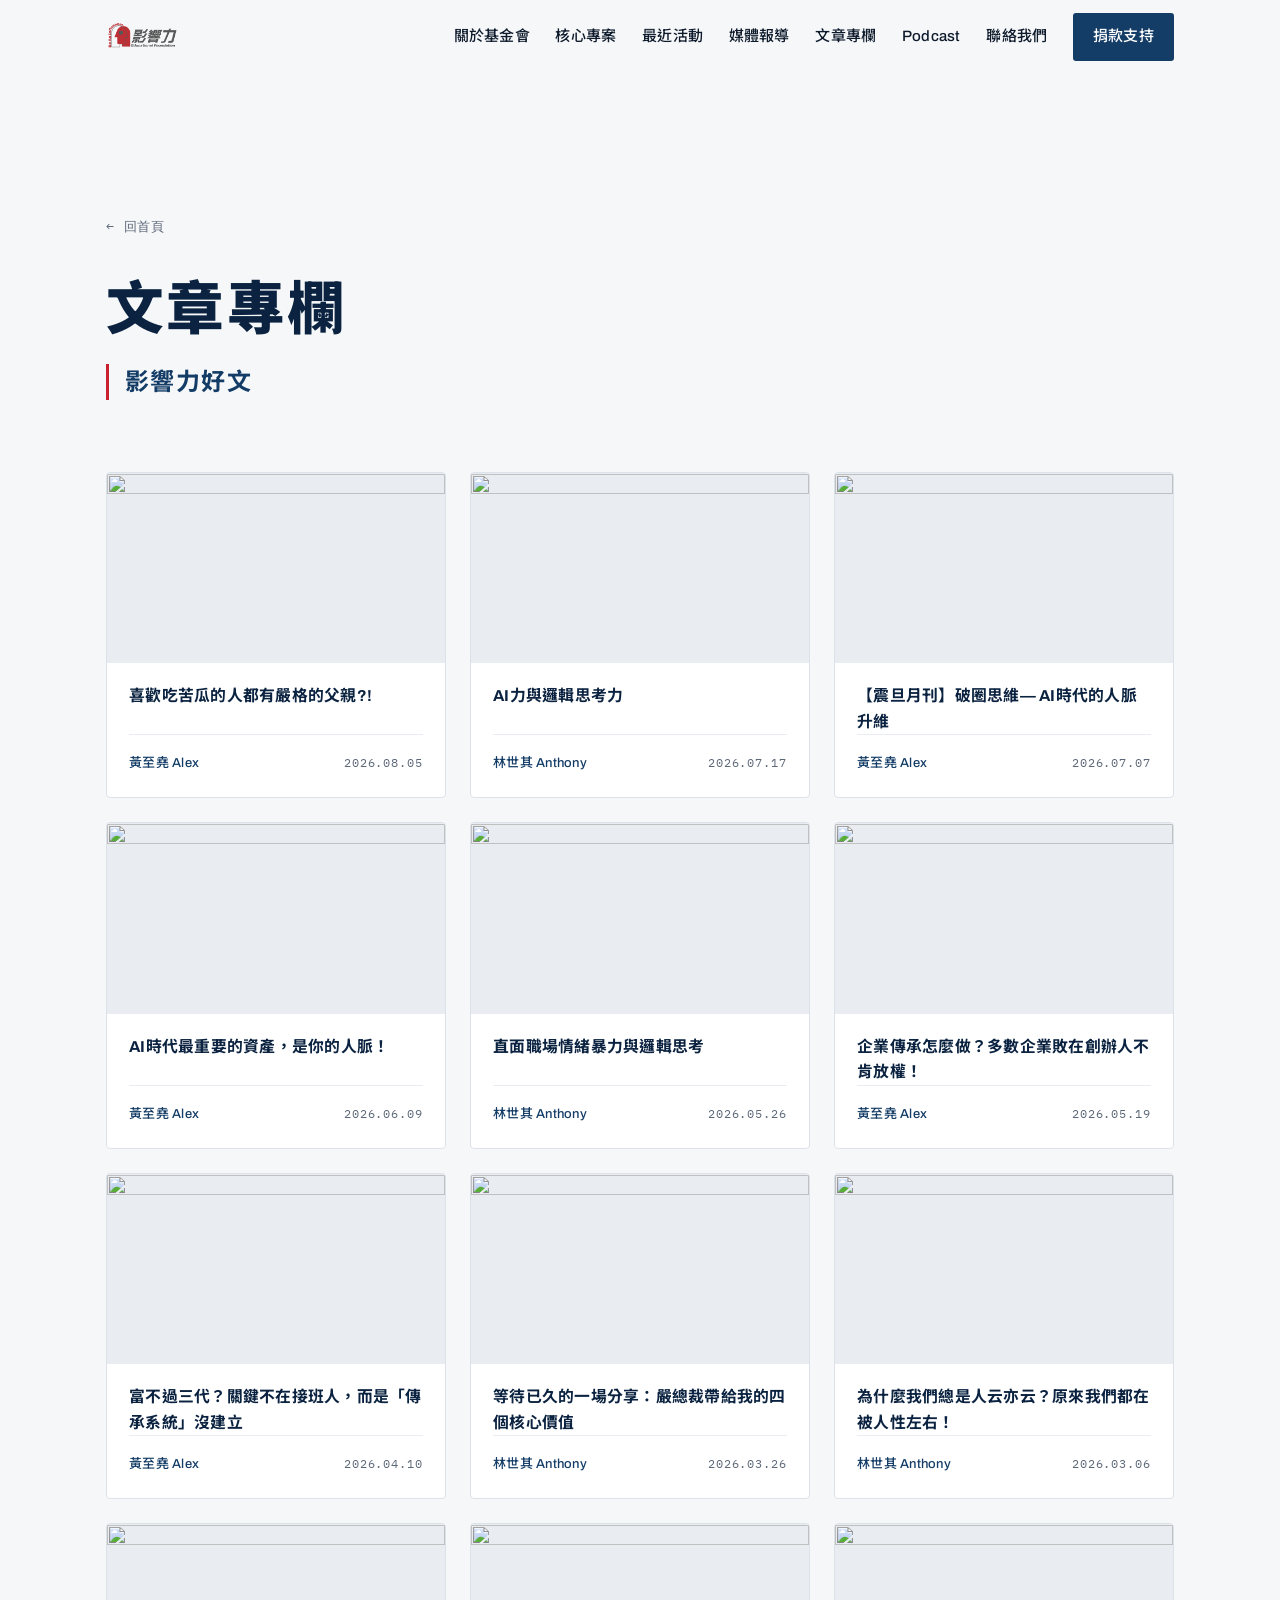
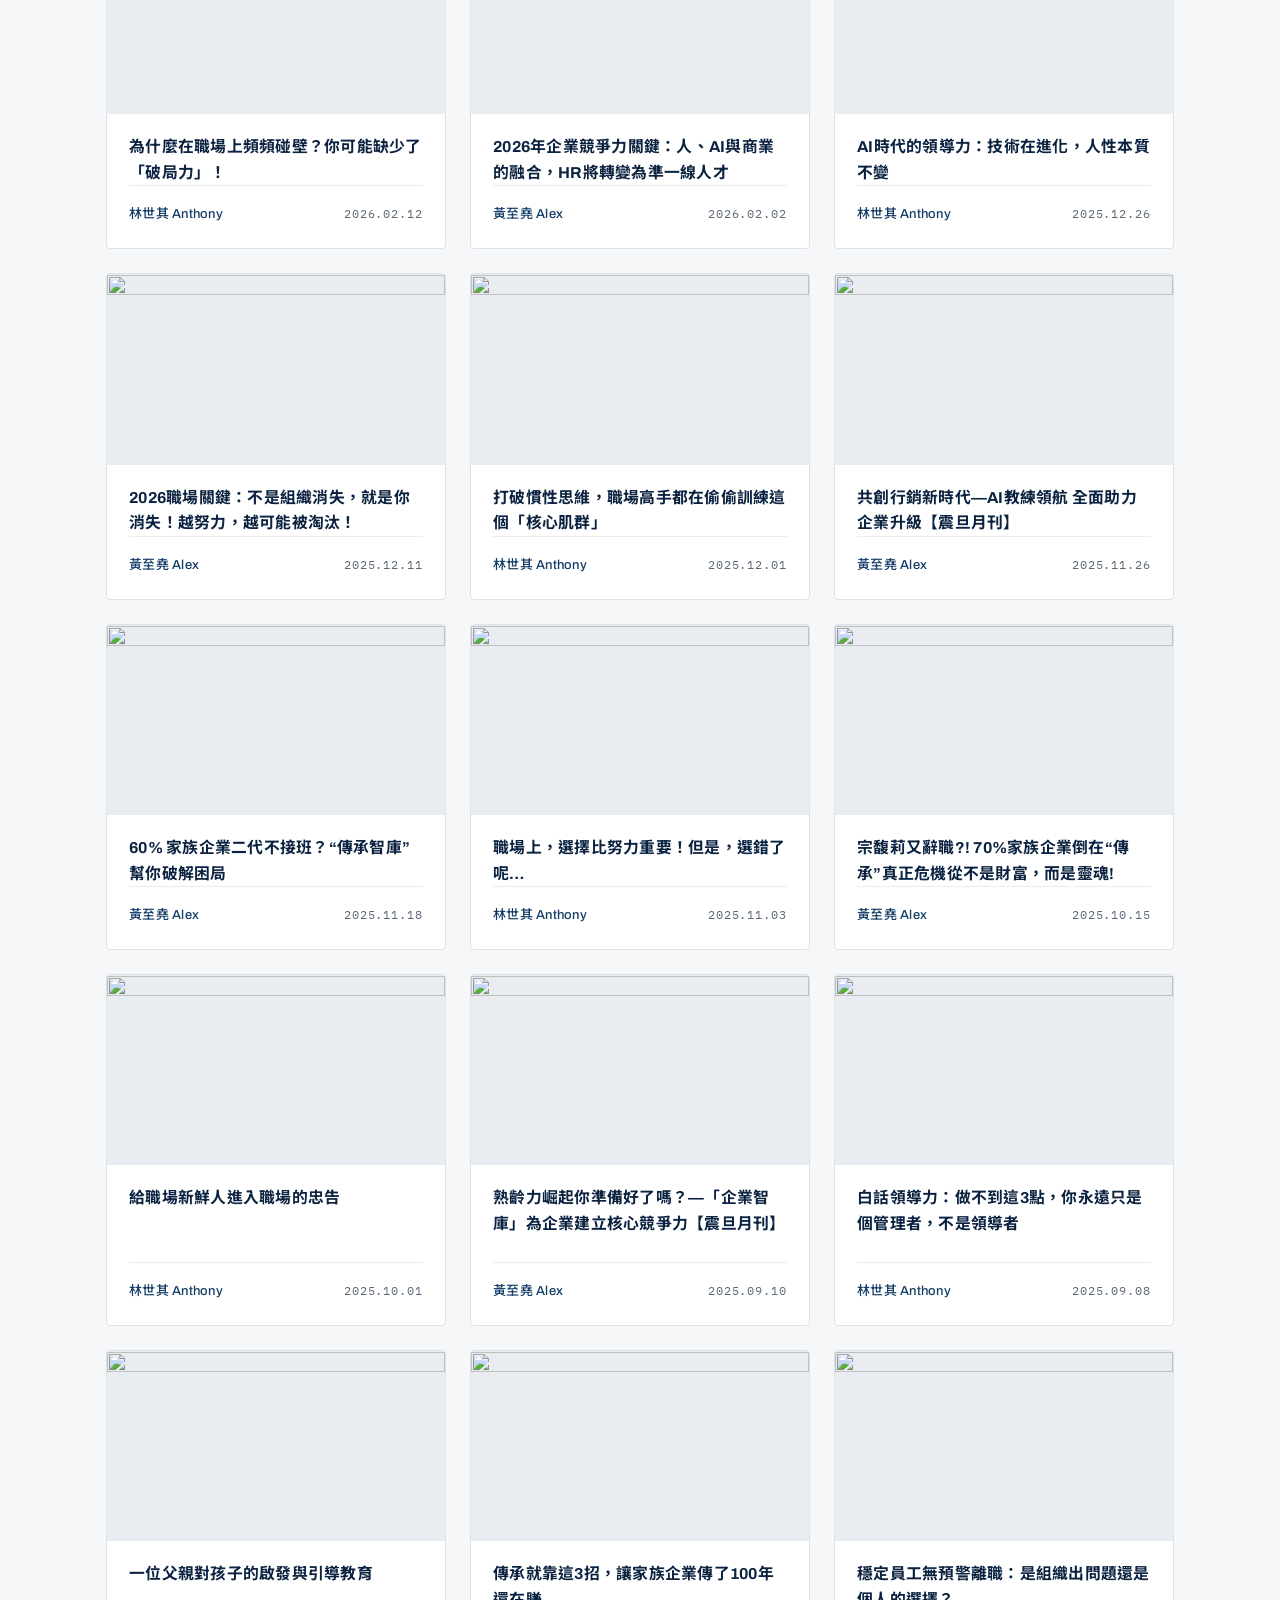
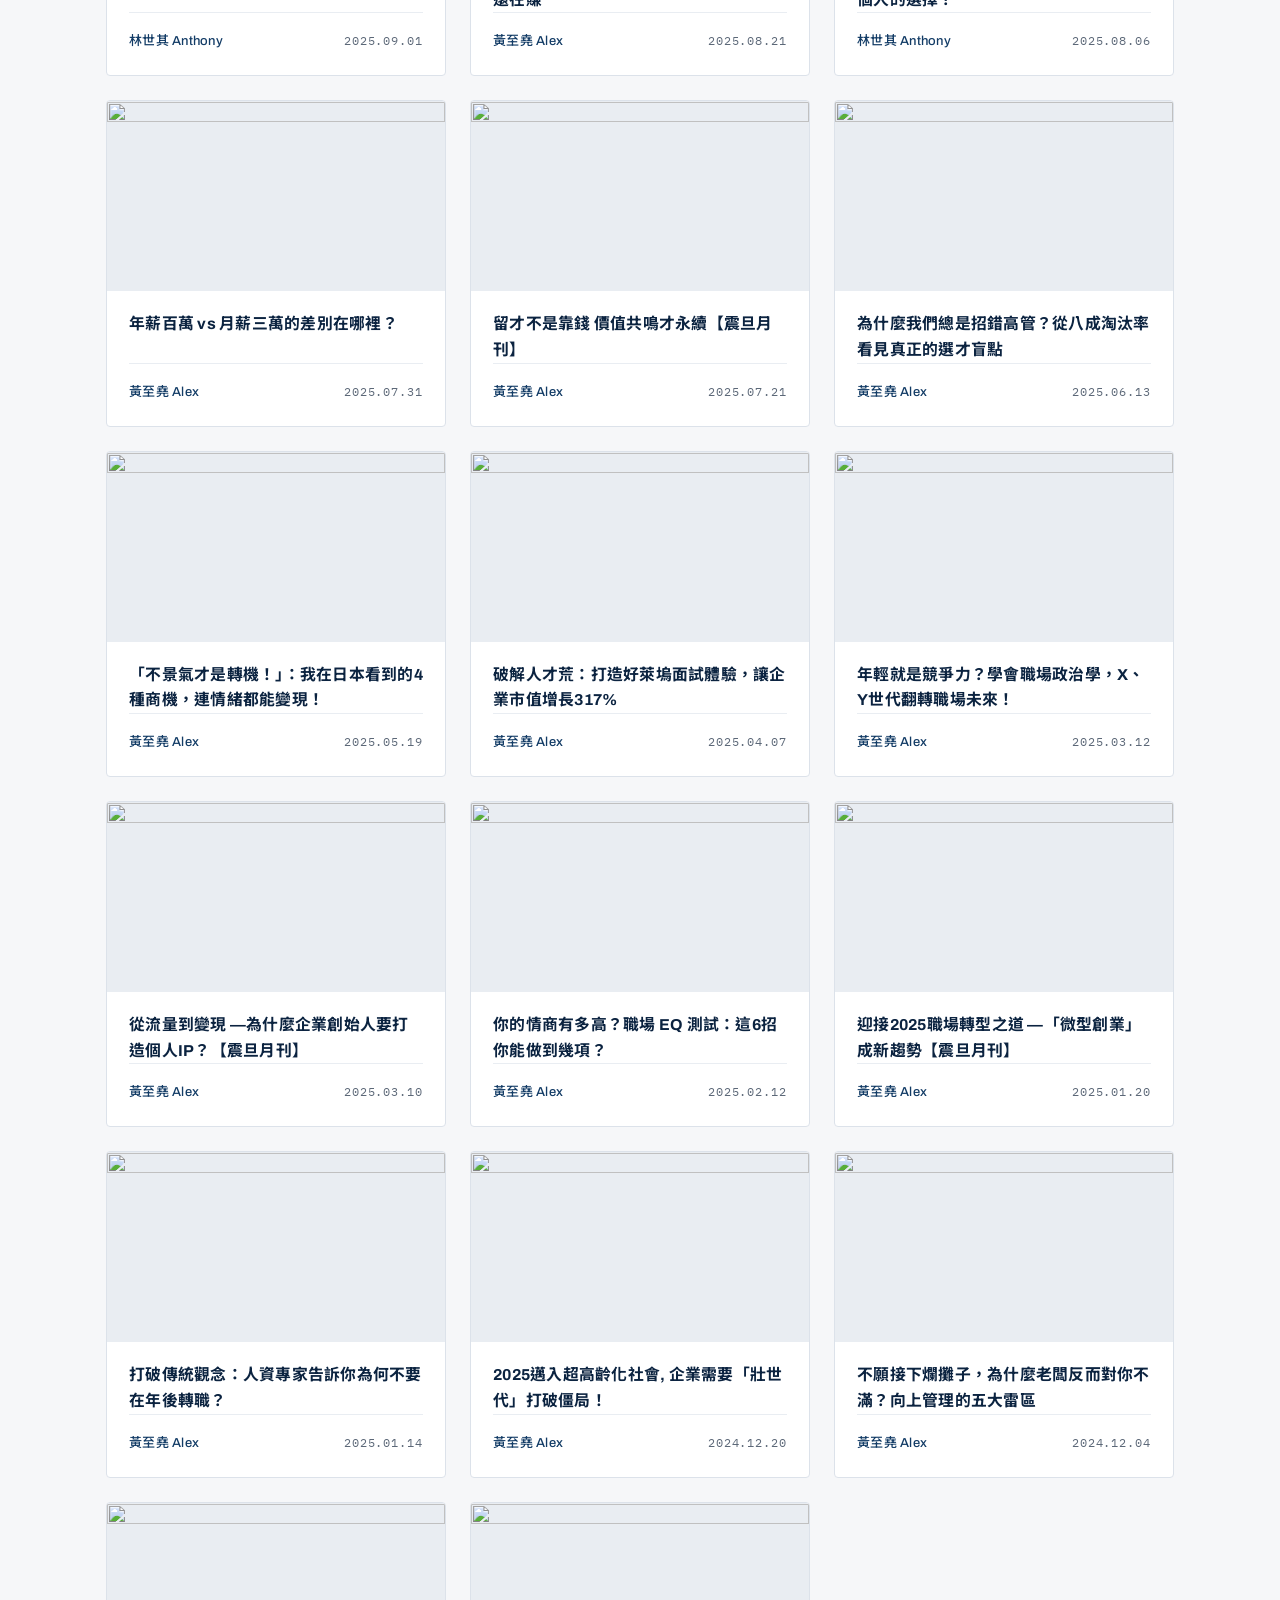
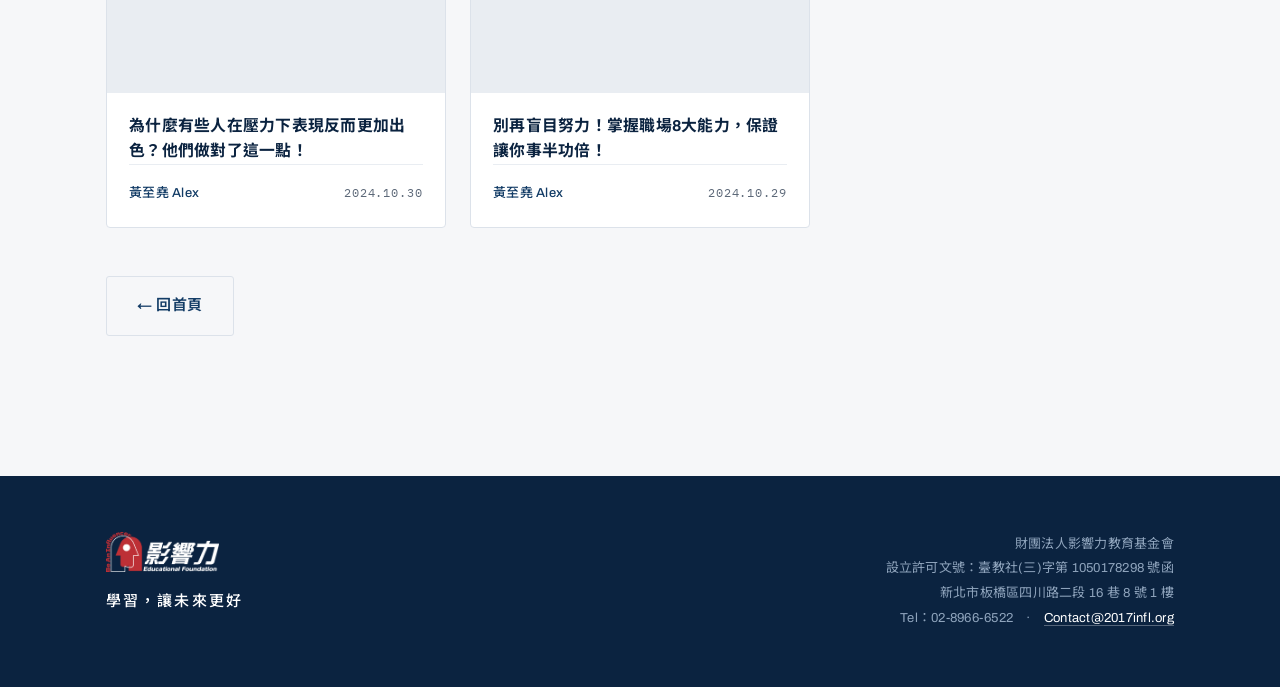
==== commit c347a006: "頁尾電話獨立一行並加上 Tel： 標籤，避免號碼被拆行 - 地址與電話拆成兩行，電話前面加上「Tel：」 - 號碼包在 .nowrap 內：連字號會被當成斷行點，   窄螢幕原本會斷成「02-8966" ====
--- a/articles.html
+++ b/articles.html
@@ -107,7 +107,8 @@
     <div class="foot__meta">
       <p>財團法人影響力教育基金會</p>
       <p>設立許可文號：臺教社(三)字第 1050178298 號函</p>
-      <p>新北市板橋區四川路二段 16 巷 8 號 1 樓　·　02-8966-6522　·　<a href="mailto:Contact@2017infl.org">Contact@2017infl.org</a></p>
+      <p>新北市板橋區四川路二段 16 巷 8 號 1 樓</p>
+      <p>Tel：<span class="nowrap">02-8966-6522</span>　·　<a href="mailto:Contact@2017infl.org">Contact@2017infl.org</a></p>
     </div>
   </div>
 </footer>
--- a/style.css
+++ b/style.css
@@ -50,6 +50,9 @@
   overflow:hidden; clip:rect(0 0 0 0); white-space:nowrap; border:0;
 }
 
+/* 電話號碼裡的連字號會被當成斷行點，窄螢幕就會拆成「02-8966-」「6522」 */
+.nowrap{ white-space:nowrap; }
+
 .skiplink{
   position:absolute; left:-9999px; top:0; z-index:200;
   background:var(--navy); color:#fff; padding:12px 20px; text-decoration:none;
@@ -222,7 +225,9 @@
   gap:0; position:relative;
   /* 同上：盒子要撐到內容寬度，軸線才會畫滿四個階段 */
   width:max-content; min-width:100%;
-  --axis-progress:12%;
+  /* 起點已經移到第一個圓點，靜止狀態就是 0%（線從「探索」開始往後長）。
+     這裡若留舊的 12%，載入時會看到紅線先冒出來再縮回去。 */
+  --axis-progress:0%;
   transition:--axis-progress .45s var(--ease);
 }
 
@@ -231,12 +236,13 @@
 @property --axis-progress{
   syntax:'<percentage>';
   inherits:true;
-  initial-value:12%;
-}
-
-/* 時間軸主線 */
+  initial-value:0%;
+}
+
+/* 時間軸主線。起點是第一個圓點的中心（「探索」是起點，它左邊不該有線），
+   實際數值由 script.js 量好寫進 --axis-start；8px 是 JS 失效時的備援值。 */
 .axis__track::before{
-  content:''; position:absolute; left:0; right:0; top:7px; height:2px;
+  content:''; position:absolute; left:var(--axis-start,8px); right:0; top:7px; height:2px;
   background:linear-gradient(to right,
     var(--red) 0, var(--red) var(--axis-progress),
     var(--rule) var(--axis-progress), var(--rule) 100%);
@@ -426,8 +432,10 @@
   --tl-progress:1%;
   transition:--tl-progress .45s var(--ease);
 }
+/* 線從第一個圓點的中心開始（2017 是起點，它左邊不該有線）。
+   實際數值由 script.js 量好寫進 --tl-start；8px 是 JS 失效時的備援值。 */
 .tl__track::before{
-  content:''; position:absolute; left:0; right:0; top:7px; height:2px;
+  content:''; position:absolute; left:var(--tl-start,8px); right:0; top:7px; height:2px;
   background:linear-gradient(to right,
     var(--red) 0, var(--red) var(--tl-progress),
     var(--rule) var(--tl-progress), var(--rule) 100%);
@@ -472,7 +480,8 @@
 /* 內容面板：預留高度，切換年份時版面不跳動 */
 .tl__panels{
   margin-top:26px; padding-top:26px; border-top:1px solid var(--rule);
-  min-height:132px;
+  /* 撐到最高的那一年（2017，七項），桌機切換年份時頁面才不會跳動 */
+  min-height:148px;
 }
 .tl__hint{
   margin:0; font-size:.9375rem; color:var(--muted); letter-spacing:.04em;
@@ -482,6 +491,24 @@
   font-weight:500; letter-spacing:.04em; color:var(--red); line-height:1;
 }
 .tl__text{ margin:0; font-size:.9375rem; color:var(--muted); max-width:70ch; }
+
+/* 大事紀內容改條列：桌機兩欄，避免面板太高 */
+.tl__list{
+  list-style:none; margin:0; padding:0; max-width:74ch;
+  display:grid; grid-template-columns:1fr; gap:4px 34px;
+}
+/* 桌機固定兩欄：三欄對中文太窄，長項目會折行 */
+@media (min-width:720px){
+  .tl__list{ grid-template-columns:1fr 1fr; }
+}
+.tl__list li{
+  position:relative; padding-left:14px;
+  font-size:.9375rem; color:var(--muted); line-height:1.72;
+}
+.tl__list li::before{
+  content:''; position:absolute; left:0; top:.82em;
+  width:6px; height:1px; background:var(--red);
+}
 
 /* JS 可用時才收合；JS 失效就整份攤開，內容不會消失 */
 .has-js .tl__panel{ display:none; }
@@ -962,6 +989,56 @@
   .foot__meta{ text-align:left; }
 }
 
+
+/* 手機版：大事紀時間軸轉直向 —— 左欄年份、右欄該年內容。
+   斷點與 .tl__list 的 720px 對齊；桌機維持橫向。 */
+@media (max-width:719px){
+  .tl{
+    display:grid; grid-template-columns:auto minmax(0,1fr);
+    gap:0 18px; align-items:start;
+  }
+
+  /* 直向不需要橫向捲動，也不用再向外出血 */
+  .tl__scroll{
+    overflow:visible;
+    margin-inline:0; padding-inline:0; padding-bottom:0;
+  }
+
+  /* 九個年份從九欄改成九列 */
+  .tl__track{
+    grid-template-columns:1fr;
+    width:max-content; min-width:0;
+  }
+
+  /* 紅線改成由上往下推進。起點是第一個圓點的中心（2017 是起點，
+     它上面不該有線），實際數值由 script.js 量好寫進 --tl-start；
+     這裡的 22px 是 JS 還沒跑或失效時的備援值。 */
+  .tl__track::before{
+    left:7px; right:auto; top:var(--tl-start,22px); bottom:0;
+    width:2px; height:auto;
+    background:linear-gradient(to bottom,
+      var(--red) 0, var(--red) var(--tl-progress),
+      var(--rule) var(--tl-progress), var(--rule) 100%);
+  }
+  /* 方向箭頭跟著轉向下 */
+  .tl__track::after{
+    left:3px; right:auto; top:auto; bottom:0;
+    transform:rotate(135deg);
+  }
+
+  .tl__year{
+    display:flex; align-items:center;
+    min-height:44px;              /* 手指點得到的大小 */
+    padding:10px 0 10px 30px;
+  }
+  .tl__dot{ top:50%; left:0; transform:translateY(-50%); }
+
+  /* 內容移到右欄，原本橫向版的上分隔線與保留高度都不需要了 */
+  .tl__panels{
+    margin-top:0; padding-top:0; border-top:0; min-height:0;
+  }
+}
+
 @media (max-width:560px){
   body{ font-size:16px; }
   .people{ grid-template-columns:repeat(auto-fill,minmax(150px,1fr)); gap:16px; }
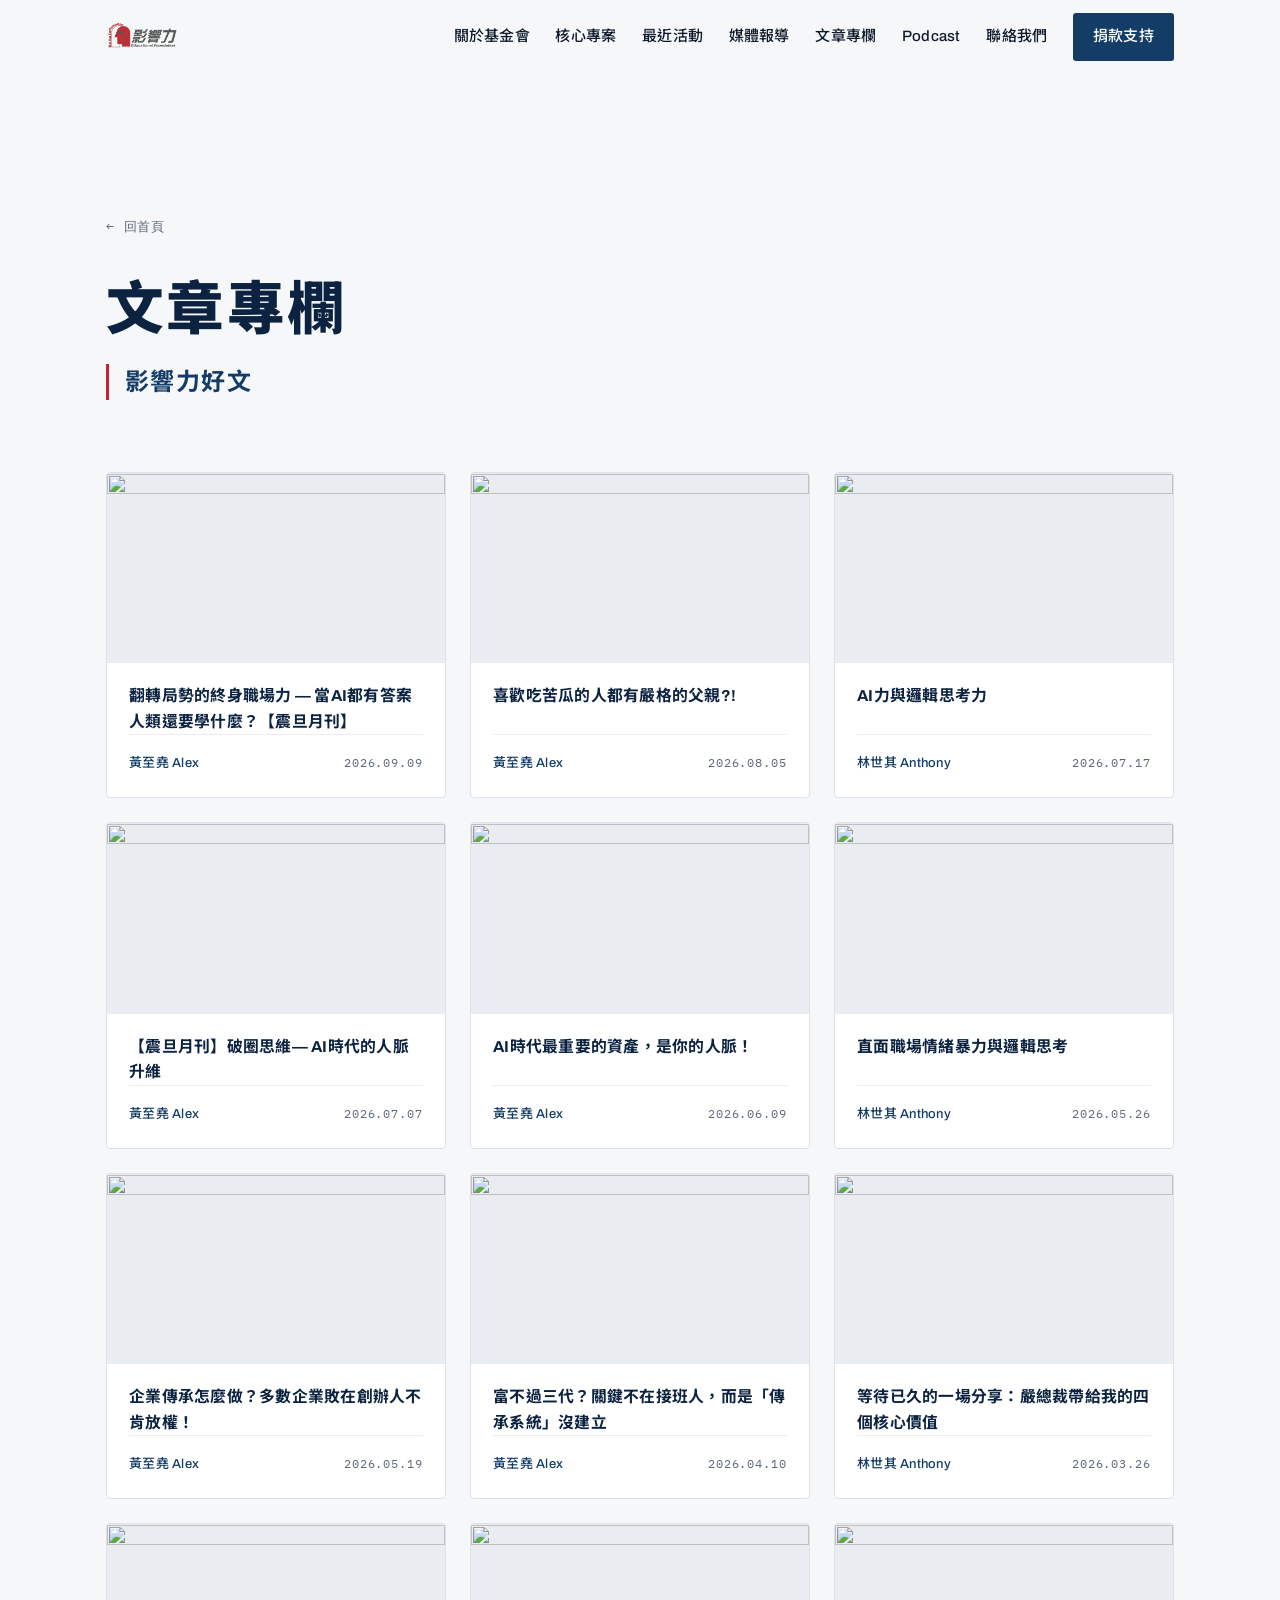
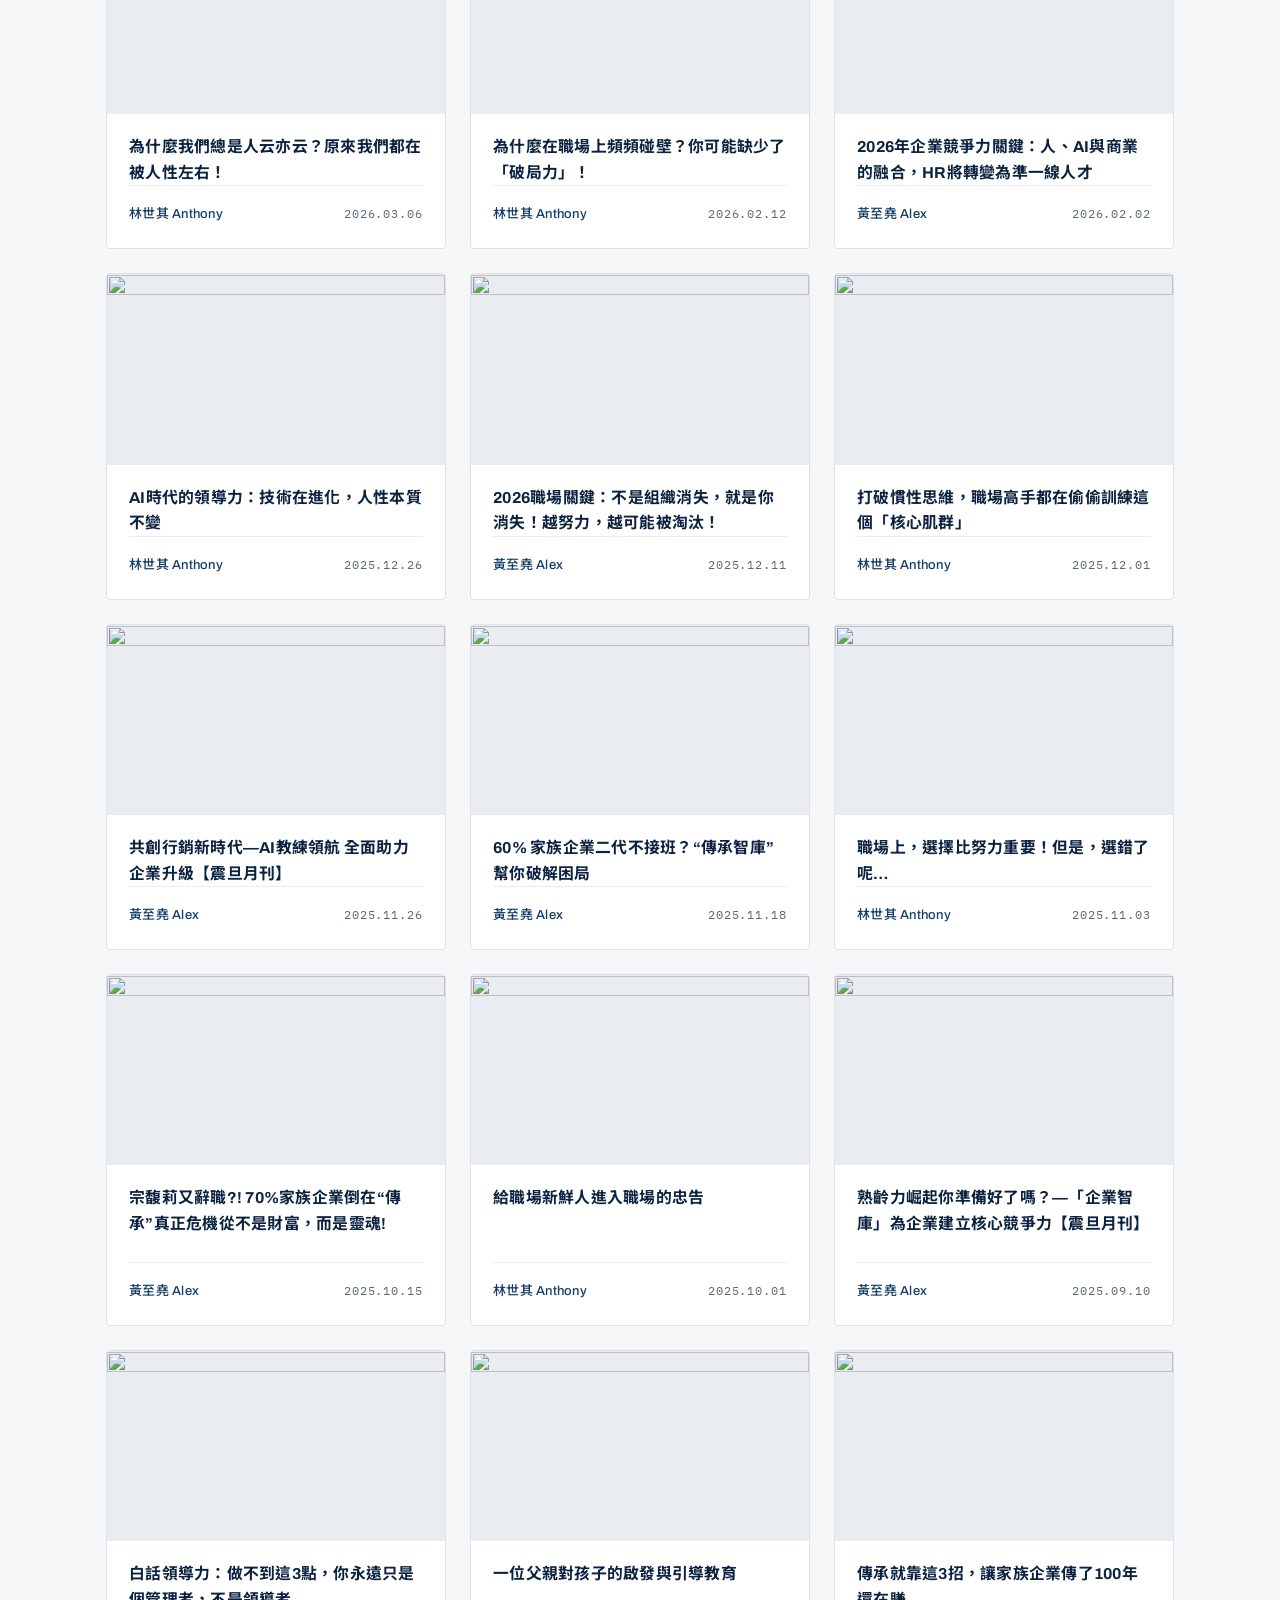
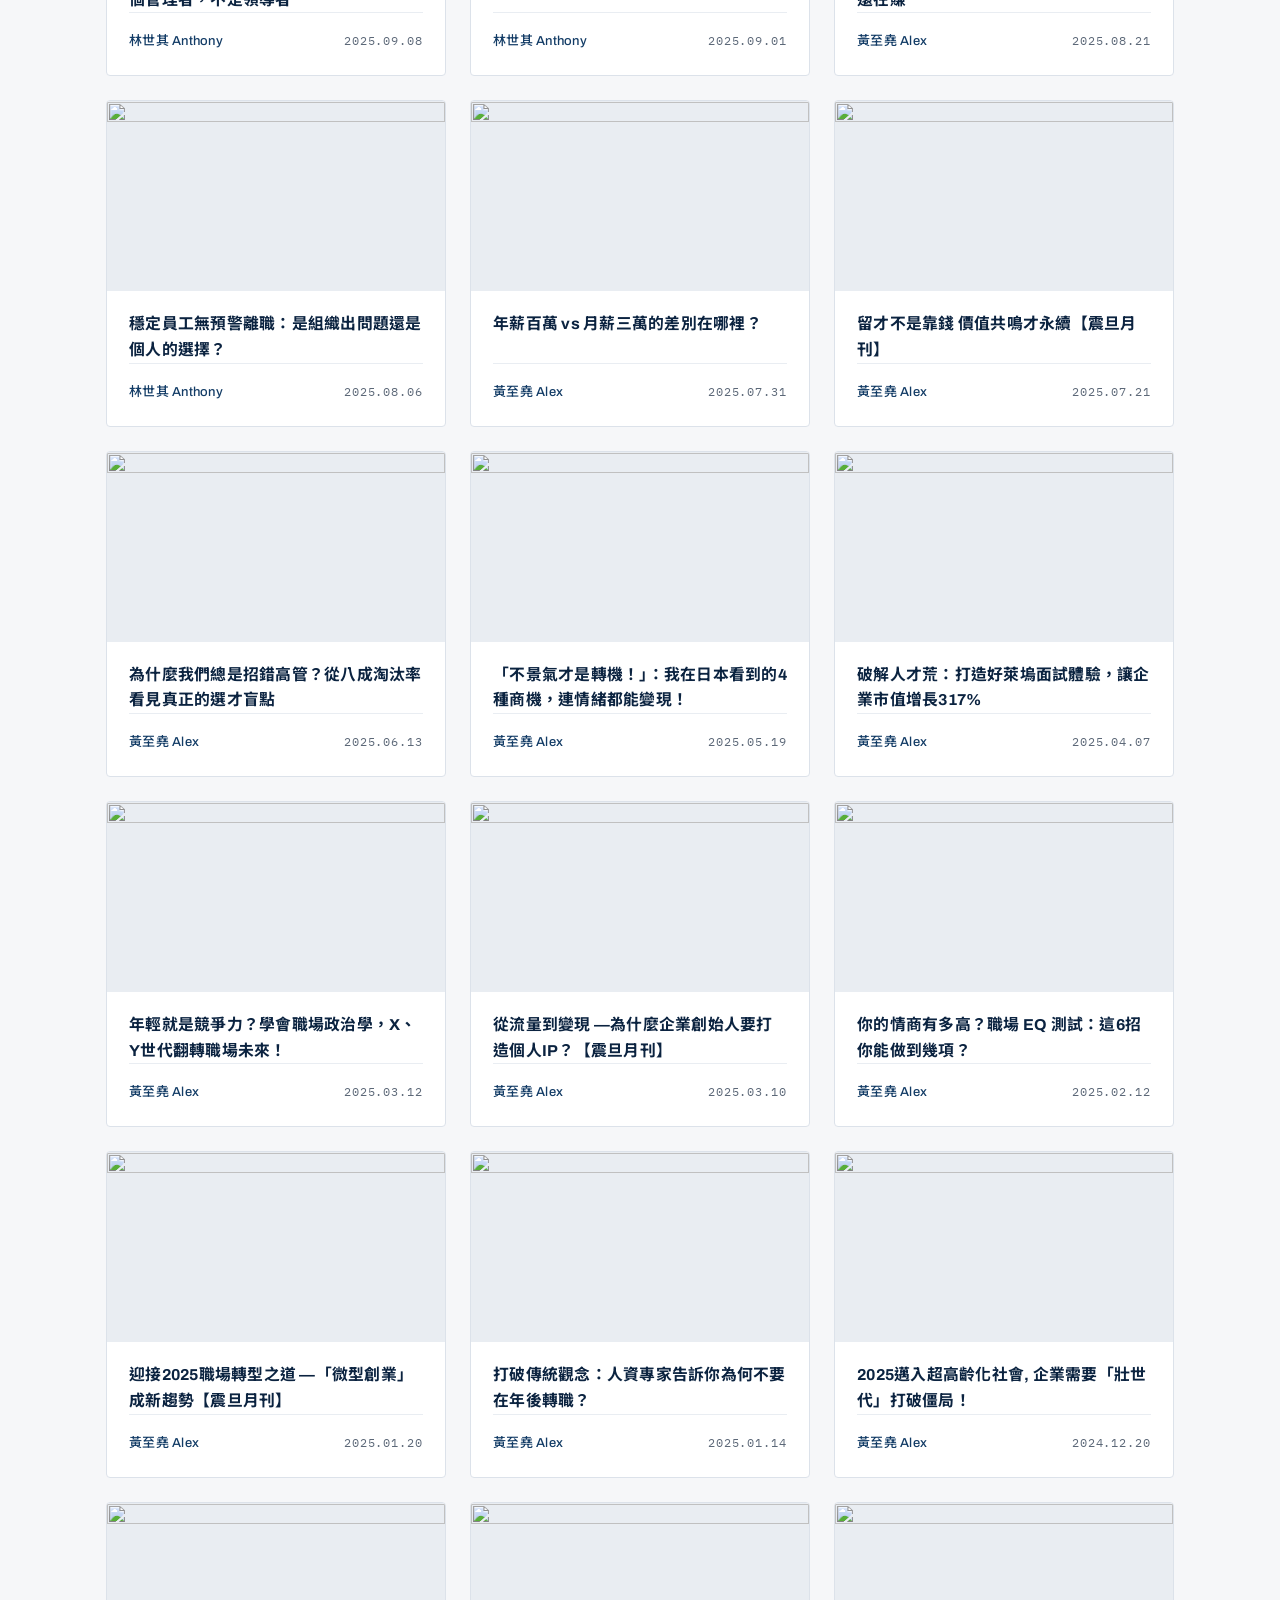
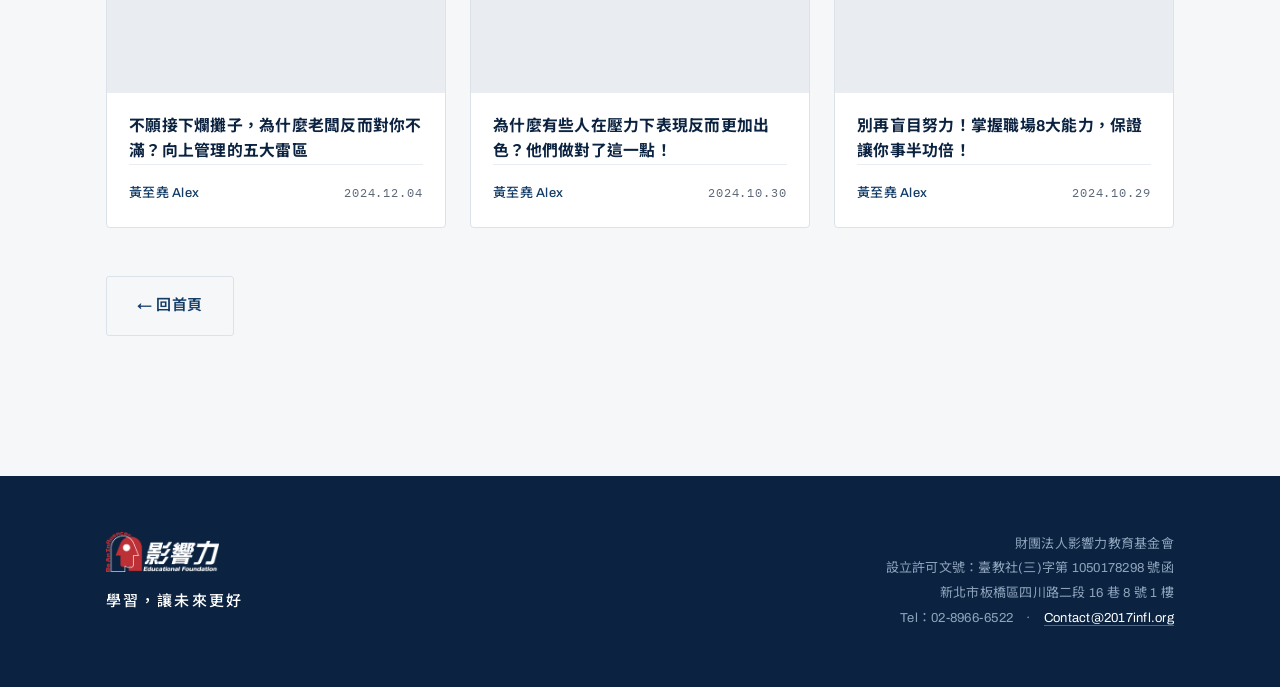
==== commit 05d7cc60: "同步 Wix 更新：活動改為海報卡片、文章與媒體報導各新增一則 最近活動（1 場 → 3 場） - 改為含海報的卡片（.evs／.ev），沿用文章／報導的卡片視覺 - 海報取自 Events/Even" ====
--- a/articles.html
+++ b/articles.html
@@ -51,9 +51,10 @@
     </header>
 
     <ul class="arts">
+      <li class="art reveal"><a class="art__link" href="https://www.aurora.com.tw/662-page11338" target="_blank" rel="noopener noreferrer"><img class="art__img" src="https://static.wixstatic.com/media/e09329_9eb1d4c735a64ebc8462dd4db9652599~mv2.jpg/v1/fill/w_640,h_360,al_c,q_80,enc_auto/cover.jpg" alt="" width="640" height="360" loading="lazy" decoding="async"><span class="art__body"><span class="art__t">翻轉局勢的終身職場力 — 當AI都有答案 人類還要學什麼？【震旦月刊】</span><span class="art__meta"><span class="art__by">黃至堯 Alex</span><span class="art__d">2026.09.09</span></span></span></a></li>
       <li class="art reveal"><a class="art__link" href="https://vocus.cc/article/6a72d042fd897800015d7912" target="_blank" rel="noopener noreferrer"><img class="art__img" src="https://static.wixstatic.com/media/e09329_393a7411fc0445639fd5c7886efc0204~mv2.jpg/v1/fill/w_640,h_360,al_c,q_80,enc_auto/cover.jpg" alt="" width="640" height="360" loading="lazy" decoding="async"><span class="art__body"><span class="art__t">喜歡吃苦瓜的人都有嚴格的父親?!</span><span class="art__meta"><span class="art__by">黃至堯 Alex</span><span class="art__d">2026.08.05</span></span></span></a></li>
       <li class="art reveal"><a class="art__link" href="https://vocus.cc/article/6a59e3e4fd89780001f860b8" target="_blank" rel="noopener noreferrer"><img class="art__img" src="https://static.wixstatic.com/media/e09329_a7b2f09442c34fdc9d459d7b27ab6f89~mv2.jpg/v1/fill/w_640,h_360,al_c,q_80,enc_auto/cover.jpg" alt="" width="640" height="360" loading="lazy" decoding="async"><span class="art__body"><span class="art__t">AI力與邏輯思考力</span><span class="art__meta"><span class="art__by">林世其 Anthony</span><span class="art__d">2026.07.17</span></span></span></a></li>
-      <li class="art reveal"><a class="art__link" href="https://vocus.cc/article/6a4c5b83fd897800015028a9" target="_blank" rel="noopener noreferrer"><img class="art__img" src="https://static.wixstatic.com/media/e09329_cda02f50a69c4d5aa9b27ee98ae03d02~mv2.jpg/v1/fill/w_640,h_360,al_c,q_80,enc_auto/cover.jpg" alt="" width="640" height="360" loading="lazy" decoding="async"><span class="art__body"><span class="art__t">【震旦月刊】破圈思維— AI時代的人脈升維</span><span class="art__meta"><span class="art__by">黃至堯 Alex</span><span class="art__d">2026.07.07</span></span></span></a></li>
+      <li class="art reveal"><a class="art__link" href="https://www.aurora.com.tw/660-page11218" target="_blank" rel="noopener noreferrer"><img class="art__img" src="https://static.wixstatic.com/media/e09329_cda02f50a69c4d5aa9b27ee98ae03d02~mv2.jpg/v1/fill/w_640,h_360,al_c,q_80,enc_auto/cover.jpg" alt="" width="640" height="360" loading="lazy" decoding="async"><span class="art__body"><span class="art__t">【震旦月刊】破圈思維— AI時代的人脈升維</span><span class="art__meta"><span class="art__by">黃至堯 Alex</span><span class="art__d">2026.07.07</span></span></span></a></li>
       <li class="art reveal"><a class="art__link" href="https://vocus.cc/article/6a278c0afd897800015bbecf" target="_blank" rel="noopener noreferrer"><img class="art__img" src="https://static.wixstatic.com/media/e09329_0777d76ba3914150971d6069c2514fb6~mv2.jpg/v1/fill/w_640,h_360,al_c,q_80,enc_auto/cover.jpg" alt="" width="640" height="360" loading="lazy" decoding="async"><span class="art__body"><span class="art__t">AI時代最重要的資產，是你的人脈！</span><span class="art__meta"><span class="art__by">黃至堯 Alex</span><span class="art__d">2026.06.09</span></span></span></a></li>
       <li class="art reveal"><a class="art__link" href="https://vocus.cc/article/6a1502e4fd89780001c44778" target="_blank" rel="noopener noreferrer"><img class="art__img" src="https://static.wixstatic.com/media/e09329_921fd4f951154b23b6170efe6571ea55~mv2.jpg/v1/fill/w_640,h_360,al_c,q_80,enc_auto/cover.jpg" alt="" width="640" height="360" loading="lazy" decoding="async"><span class="art__body"><span class="art__t">直面職場情緒暴力與邏輯思考</span><span class="art__meta"><span class="art__by">林世其 Anthony</span><span class="art__d">2026.05.26</span></span></span></a></li>
       <li class="art reveal"><a class="art__link" href="https://vocus.cc/article/6a0c0a26fd897800018670bd" target="_blank" rel="noopener noreferrer"><img class="art__img" src="https://static.wixstatic.com/media/e09329_932b0f8dbd1a4a468c9a79963d9ebbb9~mv2.jpg/v1/fill/w_640,h_360,al_c,q_80,enc_auto/cover.jpg" alt="" width="640" height="360" loading="lazy" decoding="async"><span class="art__body"><span class="art__t">企業傳承怎麼做？多數企業敗在創辦人不肯放權！</span><span class="art__meta"><span class="art__by">黃至堯 Alex</span><span class="art__d">2026.05.19</span></span></span></a></li>
@@ -65,25 +66,25 @@
       <li class="art reveal"><a class="art__link" href="https://vocus.cc/article/694e386bfd89780001bf0cca" target="_blank" rel="noopener noreferrer"><img class="art__img" src="https://static.wixstatic.com/media/e09329_7ff0cb55ee0a4a77bd01de86d2531e83~mv2.jpg/v1/fill/w_640,h_360,al_c,q_80,enc_auto/cover.jpg" alt="" width="640" height="360" loading="lazy" decoding="async"><span class="art__body"><span class="art__t">AI時代的領導力：技術在進化，人性本質不變</span><span class="art__meta"><span class="art__by">林世其 Anthony</span><span class="art__d">2025.12.26</span></span></span></a></li>
       <li class="art reveal"><a class="art__link" href="https://vocus.cc/article/693a7f1cfd89780001951fdd" target="_blank" rel="noopener noreferrer"><img class="art__img" src="https://static.wixstatic.com/media/e09329_2eed059d9d74440bb449ee830d21778a~mv2.jpg/v1/fill/w_640,h_360,al_c,q_80,enc_auto/cover.jpg" alt="" width="640" height="360" loading="lazy" decoding="async"><span class="art__body"><span class="art__t">2026職場關鍵：不是組織消失，就是你消失！越努力，越可能被淘汰！</span><span class="art__meta"><span class="art__by">黃至堯 Alex</span><span class="art__d">2025.12.11</span></span></span></a></li>
       <li class="art reveal"><a class="art__link" href="https://vocus.cc/article/692d56a9fd89780001b13535" target="_blank" rel="noopener noreferrer"><img class="art__img" src="https://static.wixstatic.com/media/e09329_a7c40d256c2a44c99e53dd1b4821a304~mv2.jpg/v1/fill/w_640,h_360,al_c,q_80,enc_auto/cover.jpg" alt="" width="640" height="360" loading="lazy" decoding="async"><span class="art__body"><span class="art__t">打破慣性思維，職場高手都在偷偷訓練這個「核心肌群」</span><span class="art__meta"><span class="art__by">林世其 Anthony</span><span class="art__d">2025.12.01</span></span></span></a></li>
-      <li class="art reveal"><a class="art__link" href="https://vocus.cc/article/6923c37ffd89780001764e5b" target="_blank" rel="noopener noreferrer"><img class="art__img" src="https://static.wixstatic.com/media/e09329_8ffea009c637473ca347aaf1836019bc~mv2.png/v1/fill/w_640,h_360,al_c,q_80,enc_auto/cover.png" alt="" width="640" height="360" loading="lazy" decoding="async"><span class="art__body"><span class="art__t">共創行銷新時代—AI教練領航 全面助力企業升級【震旦月刊】</span><span class="art__meta"><span class="art__by">黃至堯 Alex</span><span class="art__d">2025.11.26</span></span></span></a></li>
+      <li class="art reveal"><a class="art__link" href="https://www.aurora.com.tw/652-page10877" target="_blank" rel="noopener noreferrer"><img class="art__img" src="https://static.wixstatic.com/media/e09329_8ffea009c637473ca347aaf1836019bc~mv2.png/v1/fill/w_640,h_360,al_c,q_80,enc_auto/cover.png" alt="" width="640" height="360" loading="lazy" decoding="async"><span class="art__body"><span class="art__t">共創行銷新時代—AI教練領航 全面助力企業升級【震旦月刊】</span><span class="art__meta"><span class="art__by">黃至堯 Alex</span><span class="art__d">2025.11.26</span></span></span></a></li>
       <li class="art reveal"><a class="art__link" href="https://vocus.cc/article/691c072dfd89780001ea3ea0" target="_blank" rel="noopener noreferrer"><img class="art__img" src="https://static.wixstatic.com/media/e09329_9a8dbdd011ae47b6b61d1e0f509384cb~mv2.jpg/v1/fill/w_640,h_360,al_c,q_80,enc_auto/cover.jpg" alt="" width="640" height="360" loading="lazy" decoding="async"><span class="art__body"><span class="art__t">60% 家族企業二代不接班？“傳承智庫”幫你破解困局</span><span class="art__meta"><span class="art__by">黃至堯 Alex</span><span class="art__d">2025.11.18</span></span></span></a></li>
       <li class="art reveal"><a class="art__link" href="https://vocus.cc/article/690817b5fd89780001a28fbc" target="_blank" rel="noopener noreferrer"><img class="art__img" src="https://static.wixstatic.com/media/e09329_97b3c7cd8de94342bea00c849ead1f8f~mv2.webp/v1/fill/w_640,h_360,al_c,q_80,enc_auto/cover.webp" alt="" width="640" height="360" loading="lazy" decoding="async"><span class="art__body"><span class="art__t">職場上，選擇比努力重要！但是，選錯了呢…</span><span class="art__meta"><span class="art__by">林世其 Anthony</span><span class="art__d">2025.11.03</span></span></span></a></li>
       <li class="art reveal"><a class="art__link" href="https://vocus.cc/article/68ef615afd897800019b1483" target="_blank" rel="noopener noreferrer"><img class="art__img" src="https://static.wixstatic.com/media/e09329_c179a8ba8ce1472b85bf5f6711ce7ea0~mv2.jpg/v1/fill/w_640,h_360,al_c,q_80,enc_auto/cover.jpg" alt="" width="640" height="360" loading="lazy" decoding="async"><span class="art__body"><span class="art__t">宗馥莉又辭職?! 70%家族企業倒在“傳承”真正危機從不是財富，而是靈魂!</span><span class="art__meta"><span class="art__by">黃至堯 Alex</span><span class="art__d">2025.10.15</span></span></span></a></li>
       <li class="art reveal"><a class="art__link" href="https://vocus.cc/article/68dc90f9fd897800018e025a" target="_blank" rel="noopener noreferrer"><img class="art__img" src="https://static.wixstatic.com/media/e09329_3d298f495d7f42e1a61e2335b1c02ef5~mv2.jpg/v1/fill/w_640,h_360,al_c,q_80,enc_auto/cover.jpg" alt="" width="640" height="360" loading="lazy" decoding="async"><span class="art__body"><span class="art__t">給職場新鮮人進入職場的忠告</span><span class="art__meta"><span class="art__by">林世其 Anthony</span><span class="art__d">2025.10.01</span></span></span></a></li>
-      <li class="art reveal"><a class="art__link" href="https://vocus.cc/article/68c0d508fd89780001d36251" target="_blank" rel="noopener noreferrer"><img class="art__img" src="https://static.wixstatic.com/media/e09329_f986124a44ba483aa88955d44d9db8ec~mv2.png/v1/fill/w_640,h_360,al_c,q_80,enc_auto/cover.png" alt="" width="640" height="360" loading="lazy" decoding="async"><span class="art__body"><span class="art__t">熟齡力崛起你準備好了嗎？—「企業智庫」為企業建立核心競爭力【震旦月刊】</span><span class="art__meta"><span class="art__by">黃至堯 Alex</span><span class="art__d">2025.09.10</span></span></span></a></li>
+      <li class="art reveal"><a class="art__link" href="https://www.aurora.com.tw/650-page10772" target="_blank" rel="noopener noreferrer"><img class="art__img" src="https://static.wixstatic.com/media/e09329_f986124a44ba483aa88955d44d9db8ec~mv2.png/v1/fill/w_640,h_360,al_c,q_80,enc_auto/cover.png" alt="" width="640" height="360" loading="lazy" decoding="async"><span class="art__body"><span class="art__t">熟齡力崛起你準備好了嗎？—「企業智庫」為企業建立核心競爭力【震旦月刊】</span><span class="art__meta"><span class="art__by">黃至堯 Alex</span><span class="art__d">2025.09.10</span></span></span></a></li>
       <li class="art reveal"><a class="art__link" href="https://vocus.cc/article/68be31ccfd89780001de7667" target="_blank" rel="noopener noreferrer"><img class="art__img" src="https://static.wixstatic.com/media/e09329_2f740113172a41c8a4785e3515ed25b4~mv2.png/v1/fill/w_640,h_360,al_c,q_80,enc_auto/cover.png" alt="" width="640" height="360" loading="lazy" decoding="async"><span class="art__body"><span class="art__t">白話領導力：做不到這3點，你永遠只是個管理者，不是領導者</span><span class="art__meta"><span class="art__by">林世其 Anthony</span><span class="art__d">2025.09.08</span></span></span></a></li>
       <li class="art reveal"><a class="art__link" href="https://vocus.cc/article/68b5336efd89780001e258b5" target="_blank" rel="noopener noreferrer"><img class="art__img" src="https://static.wixstatic.com/media/e09329_f0e3c882988c494eb79f28d0fecf23fe~mv2.jpg/v1/fill/w_640,h_360,al_c,q_80,enc_auto/cover.jpg" alt="" width="640" height="360" loading="lazy" decoding="async"><span class="art__body"><span class="art__t">一位父親對孩子的啟發與引導教育</span><span class="art__meta"><span class="art__by">林世其 Anthony</span><span class="art__d">2025.09.01</span></span></span></a></li>
       <li class="art reveal"><a class="art__link" href="https://vocus.cc/article/68a6efe5fd89780001a949c4" target="_blank" rel="noopener noreferrer"><img class="art__img" src="https://static.wixstatic.com/media/e09329_9bc0ebf188df4bfa8e9a7629220bc181~mv2.png/v1/fill/w_640,h_360,al_c,q_80,enc_auto/cover.png" alt="" width="640" height="360" loading="lazy" decoding="async"><span class="art__body"><span class="art__t">傳承就靠這3招，讓家族企業傳了100年還在賺</span><span class="art__meta"><span class="art__by">黃至堯 Alex</span><span class="art__d">2025.08.21</span></span></span></a></li>
       <li class="art reveal"><a class="art__link" href="https://vocus.cc/article/6892e3cefd89780001b8bb0c" target="_blank" rel="noopener noreferrer"><img class="art__img" src="https://static.wixstatic.com/media/e09329_d1b503ff70af482395745990c774d0b9~mv2.png/v1/fill/w_640,h_360,al_c,q_80,enc_auto/cover.png" alt="" width="640" height="360" loading="lazy" decoding="async"><span class="art__body"><span class="art__t">穩定員工無預警離職：是組織出問題還是個人的選擇？</span><span class="art__meta"><span class="art__by">林世其 Anthony</span><span class="art__d">2025.08.06</span></span></span></a></li>
       <li class="art reveal"><a class="art__link" href="https://vocus.cc/article/688adf5efd8978000100ffec" target="_blank" rel="noopener noreferrer"><img class="art__img" src="https://static.wixstatic.com/media/e09329_3f20ee7ba6f6485baa2289ab2e09783c~mv2.webp/v1/fill/w_640,h_360,al_c,q_80,enc_auto/cover.webp" alt="" width="640" height="360" loading="lazy" decoding="async"><span class="art__body"><span class="art__t">年薪百萬 vs 月薪三萬的差別在哪裡？</span><span class="art__meta"><span class="art__by">黃至堯 Alex</span><span class="art__d">2025.07.31</span></span></span></a></li>
-      <li class="art reveal"><a class="art__link" href="https://vocus.cc/article/687e16c1fd89780001a0f7f8" target="_blank" rel="noopener noreferrer"><img class="art__img" src="https://static.wixstatic.com/media/e09329_774b28ec9b7c4cdca48f3efedf440134~mv2.jpg/v1/fill/w_640,h_360,al_c,q_80,enc_auto/cover.jpg" alt="" width="640" height="360" loading="lazy" decoding="async"><span class="art__body"><span class="art__t">留才不是靠錢 價值共鳴才永續【震旦月刊】</span><span class="art__meta"><span class="art__by">黃至堯 Alex</span><span class="art__d">2025.07.21</span></span></span></a></li>
+      <li class="art reveal"><a class="art__link" href="https://www.aurora.com.tw/648-page10001" target="_blank" rel="noopener noreferrer"><img class="art__img" src="https://static.wixstatic.com/media/e09329_774b28ec9b7c4cdca48f3efedf440134~mv2.jpg/v1/fill/w_640,h_360,al_c,q_80,enc_auto/cover.jpg" alt="" width="640" height="360" loading="lazy" decoding="async"><span class="art__body"><span class="art__t">留才不是靠錢 價值共鳴才永續【震旦月刊】</span><span class="art__meta"><span class="art__by">黃至堯 Alex</span><span class="art__d">2025.07.21</span></span></span></a></li>
       <li class="art reveal"><a class="art__link" href="https://vocus.cc/article/684b9a10fd897800011042f7" target="_blank" rel="noopener noreferrer"><img class="art__img" src="https://static.wixstatic.com/media/e09329_3ad3c2a3261145fd929b6d1df87e3c62~mv2.png/v1/fill/w_640,h_360,al_c,q_80,enc_auto/cover.png" alt="" width="640" height="360" loading="lazy" decoding="async"><span class="art__body"><span class="art__t">為什麼我們總是招錯高管？從八成淘汰率看見真正的選才盲點</span><span class="art__meta"><span class="art__by">黃至堯 Alex</span><span class="art__d">2025.06.13</span></span></span></a></li>
       <li class="art reveal"><a class="art__link" href="https://vocus.cc/article/682aec4efd897800014a2ff8" target="_blank" rel="noopener noreferrer"><img class="art__img" src="https://static.wixstatic.com/media/e09329_26682036988341368430406f9299eddb~mv2.jpg/v1/fill/w_640,h_360,al_c,q_80,enc_auto/cover.jpg" alt="" width="640" height="360" loading="lazy" decoding="async"><span class="art__body"><span class="art__t">「不景氣才是轉機！」：我在日本看到的4種商機，連情緒都能變現！</span><span class="art__meta"><span class="art__by">黃至堯 Alex</span><span class="art__d">2025.05.19</span></span></span></a></li>
       <li class="art reveal"><a class="art__link" href="https://vocus.cc/article/67f34b95fd89780001bd446a" target="_blank" rel="noopener noreferrer"><img class="art__img" src="https://static.wixstatic.com/media/e09329_7da903c35d47429680e6f52aee464dc1~mv2.png/v1/fill/w_640,h_360,al_c,q_80,enc_auto/cover.png" alt="" width="640" height="360" loading="lazy" decoding="async"><span class="art__body"><span class="art__t">破解人才荒：打造好萊塢面試體驗，讓企業市值增長317%</span><span class="art__meta"><span class="art__by">黃至堯 Alex</span><span class="art__d">2025.04.07</span></span></span></a></li>
       <li class="art reveal"><a class="art__link" href="https://vocus.cc/article/67d0ec40fd89780001ac21a6" target="_blank" rel="noopener noreferrer"><img class="art__img" src="https://static.wixstatic.com/media/e09329_bd6fc6c9340648f59eef3d81d688c53d~mv2.png/v1/fill/w_640,h_360,al_c,q_80,enc_auto/cover.png" alt="" width="640" height="360" loading="lazy" decoding="async"><span class="art__body"><span class="art__t">年輕就是競爭力？學會職場政治學，X、Y世代翻轉職場未來！</span><span class="art__meta"><span class="art__by">黃至堯 Alex</span><span class="art__d">2025.03.12</span></span></span></a></li>
-      <li class="art reveal"><a class="art__link" href="https://vocus.cc/article/67c7c939fd89780001d01ff5" target="_blank" rel="noopener noreferrer"><img class="art__img" src="https://static.wixstatic.com/media/e09329_86fc0f94b37f40d2895bf33ea446c081~mv2.png/v1/fill/w_640,h_360,al_c,q_80,enc_auto/cover.png" alt="" width="640" height="360" loading="lazy" decoding="async"><span class="art__body"><span class="art__t">從流量到變現 —為什麼企業創始人要打造個人IP？【震旦月刊】</span><span class="art__meta"><span class="art__by">黃至堯 Alex</span><span class="art__d">2025.03.10</span></span></span></a></li>
+      <li class="art reveal"><a class="art__link" href="https://www.aurora.com.tw/644-page9406" target="_blank" rel="noopener noreferrer"><img class="art__img" src="https://static.wixstatic.com/media/e09329_86fc0f94b37f40d2895bf33ea446c081~mv2.png/v1/fill/w_640,h_360,al_c,q_80,enc_auto/cover.png" alt="" width="640" height="360" loading="lazy" decoding="async"><span class="art__body"><span class="art__t">從流量到變現 —為什麼企業創始人要打造個人IP？【震旦月刊】</span><span class="art__meta"><span class="art__by">黃至堯 Alex</span><span class="art__d">2025.03.10</span></span></span></a></li>
       <li class="art reveal"><a class="art__link" href="https://vocus.cc/article/67ac55cffd8978000160cda6" target="_blank" rel="noopener noreferrer"><img class="art__img" src="https://static.wixstatic.com/media/e09329_0496479738c74734a287a9aa43ef74dc~mv2.png/v1/fill/w_640,h_360,al_c,q_80,enc_auto/cover.png" alt="" width="640" height="360" loading="lazy" decoding="async"><span class="art__body"><span class="art__t">你的情商有多高？職場 EQ 測試：這6招你能做到幾項？</span><span class="art__meta"><span class="art__by">黃至堯 Alex</span><span class="art__d">2025.02.12</span></span></span></a></li>
-      <li class="art reveal"><a class="art__link" href="https://vocus.cc/article/678de387fd89780001e92349" target="_blank" rel="noopener noreferrer"><img class="art__img" src="https://static.wixstatic.com/media/e09329_ed614c188ac145c7a6a39dd7721c7003~mv2.png/v1/fill/w_640,h_360,al_c,q_80,enc_auto/cover.png" alt="" width="640" height="360" loading="lazy" decoding="async"><span class="art__body"><span class="art__t">迎接2025職場轉型之道 —「微型創業」成新趨勢【震旦月刊】</span><span class="art__meta"><span class="art__by">黃至堯 Alex</span><span class="art__d">2025.01.20</span></span></span></a></li>
+      <li class="art reveal"><a class="art__link" href="https://www.aurora.com.tw/642-page9265" target="_blank" rel="noopener noreferrer"><img class="art__img" src="https://static.wixstatic.com/media/e09329_ed614c188ac145c7a6a39dd7721c7003~mv2.png/v1/fill/w_640,h_360,al_c,q_80,enc_auto/cover.png" alt="" width="640" height="360" loading="lazy" decoding="async"><span class="art__body"><span class="art__t">迎接2025職場轉型之道 —「微型創業」成新趨勢【震旦月刊】</span><span class="art__meta"><span class="art__by">黃至堯 Alex</span><span class="art__d">2025.01.20</span></span></span></a></li>
       <li class="art reveal"><a class="art__link" href="https://vocus.cc/article/6785dbedfd8978000190a208" target="_blank" rel="noopener noreferrer"><img class="art__img" src="https://static.wixstatic.com/media/e09329_9e46795a3c804b7ca7329bc7a98fef80~mv2.png/v1/fill/w_640,h_360,al_c,q_80,enc_auto/cover.png" alt="" width="640" height="360" loading="lazy" decoding="async"><span class="art__body"><span class="art__t">打破傳統觀念：人資專家告訴你為何不要在年後轉職？</span><span class="art__meta"><span class="art__by">黃至堯 Alex</span><span class="art__d">2025.01.14</span></span></span></a></li>
       <li class="art reveal"><a class="art__link" href="https://vocus.cc/article/6764ccbdfd8978000103d3c1" target="_blank" rel="noopener noreferrer"><img class="art__img" src="https://static.wixstatic.com/media/e09329_0f65e73758774d37a1138f49db3f02a3~mv2.png/v1/fill/w_640,h_360,al_c,q_80,enc_auto/cover.png" alt="" width="640" height="360" loading="lazy" decoding="async"><span class="art__body"><span class="art__t">2025邁入超高齡化社會, 企業需要「壯世代」打破僵局！</span><span class="art__meta"><span class="art__by">黃至堯 Alex</span><span class="art__d">2024.12.20</span></span></span></a></li>
       <li class="art reveal"><a class="art__link" href="https://vocus.cc/article/674fc4fffd89780001b85a3a" target="_blank" rel="noopener noreferrer"><img class="art__img" src="https://static.wixstatic.com/media/e09329_014d3164196a4f74b8a87a62fd194b74~mv2.png/v1/fill/w_640,h_360,al_c,q_80,enc_auto/cover.png" alt="" width="640" height="360" loading="lazy" decoding="async"><span class="art__body"><span class="art__t">不願接下爛攤子，為什麼老闆反而對你不滿？向上管理的五大雷區</span><span class="art__meta"><span class="art__by">黃至堯 Alex</span><span class="art__d">2024.12.04</span></span></span></a></li>
--- a/style.css
+++ b/style.css
@@ -666,26 +666,55 @@
 
 /* ─── 最近活動 ─────────────────────────────── */
 
-.event{
+/* 卡片語彙與文章專欄／媒體報導一致：白底、細框、hover 微浮起。
+   活動海報實測為橫式（1920×1080、5000×2625），沿用 16:9 裁切不會切壞。
+   整張卡片是連結，所以「活動詳情與報名」只能是 span，不能再包一層 <a>。 */
+.evs{
+  list-style:none; margin:0; padding:0;
+  display:grid; grid-template-columns:repeat(auto-fill,minmax(272px,1fr)); gap:24px;
+}
+.ev{ display:flex; }
+.ev__link{
+  width:100%; display:flex; flex-direction:column;
   background:var(--card); border:1px solid var(--rule); border-radius:4px;
-  border-left:3px solid var(--red);
-  padding:clamp(28px,4vw,44px);
-}
-.event__tag{
-  display:inline-block; margin:0 0 16px; padding:5px 12px;
+  overflow:hidden; text-decoration:none; color:inherit;
+  transition:transform .3s var(--ease), box-shadow .3s var(--ease), border-color .3s var(--ease);
+}
+.ev__link:hover{
+  transform:translateY(-4px);
+  border-color:var(--navy);
+  box-shadow:0 16px 34px -20px rgba(11,35,64,.4);
+}
+.ev__img{
+  display:block; width:100%; height:auto; aspect-ratio:16/9;
+  object-fit:cover; background:var(--rule-soft);
+}
+.ev__body{
+  display:flex; flex-direction:column; flex:1;
+  padding:20px 22px 22px;
+}
+.ev__tag{
+  align-self:flex-start; margin-bottom:14px; padding:5px 12px;
   background:var(--red-soft); color:#8E1220; border-radius:2px;
   font-family:var(--f-mono); font-size:.7rem; letter-spacing:.1em;
 }
-.event__date{
-  margin:0 0 10px; font-family:var(--f-mono);
-  font-size:.9375rem; letter-spacing:.04em; color:var(--red);
-}
-.event__title{
-  margin:0 0 12px; font-size:clamp(1.25rem,2.4vw,1.625rem);
-  font-weight:700; line-height:1.45; letter-spacing:.04em; color:var(--navy-deep);
-}
-.event__place{ margin:0; font-size:.9375rem; color:var(--muted); }
-.event__cta{ margin:26px 0 0; }
+.ev__date{
+  display:block; margin-bottom:8px; font-family:var(--f-mono);
+  font-size:.8125rem; letter-spacing:.04em; color:var(--red);
+}
+.ev__t{
+  display:block; font-size:.9875rem; font-weight:700; line-height:1.62;
+  color:var(--navy-deep); transition:color .25s var(--ease);
+}
+.ev__link:hover .ev__t{ color:var(--red); }
+.ev__place{ display:block; margin-top:10px; font-size:.8125rem; color:var(--muted); }
+.ev__more{
+  display:block; margin-top:auto; padding-top:16px;
+  border-top:1px solid var(--rule-soft);
+  font-size:.8125rem; font-weight:600; color:var(--navy);
+  transition:color .25s var(--ease);
+}
+.ev__link:hover .ev__more{ color:var(--red); }
 
 /* ─── 媒體報導 ─────────────────────────────── */
 
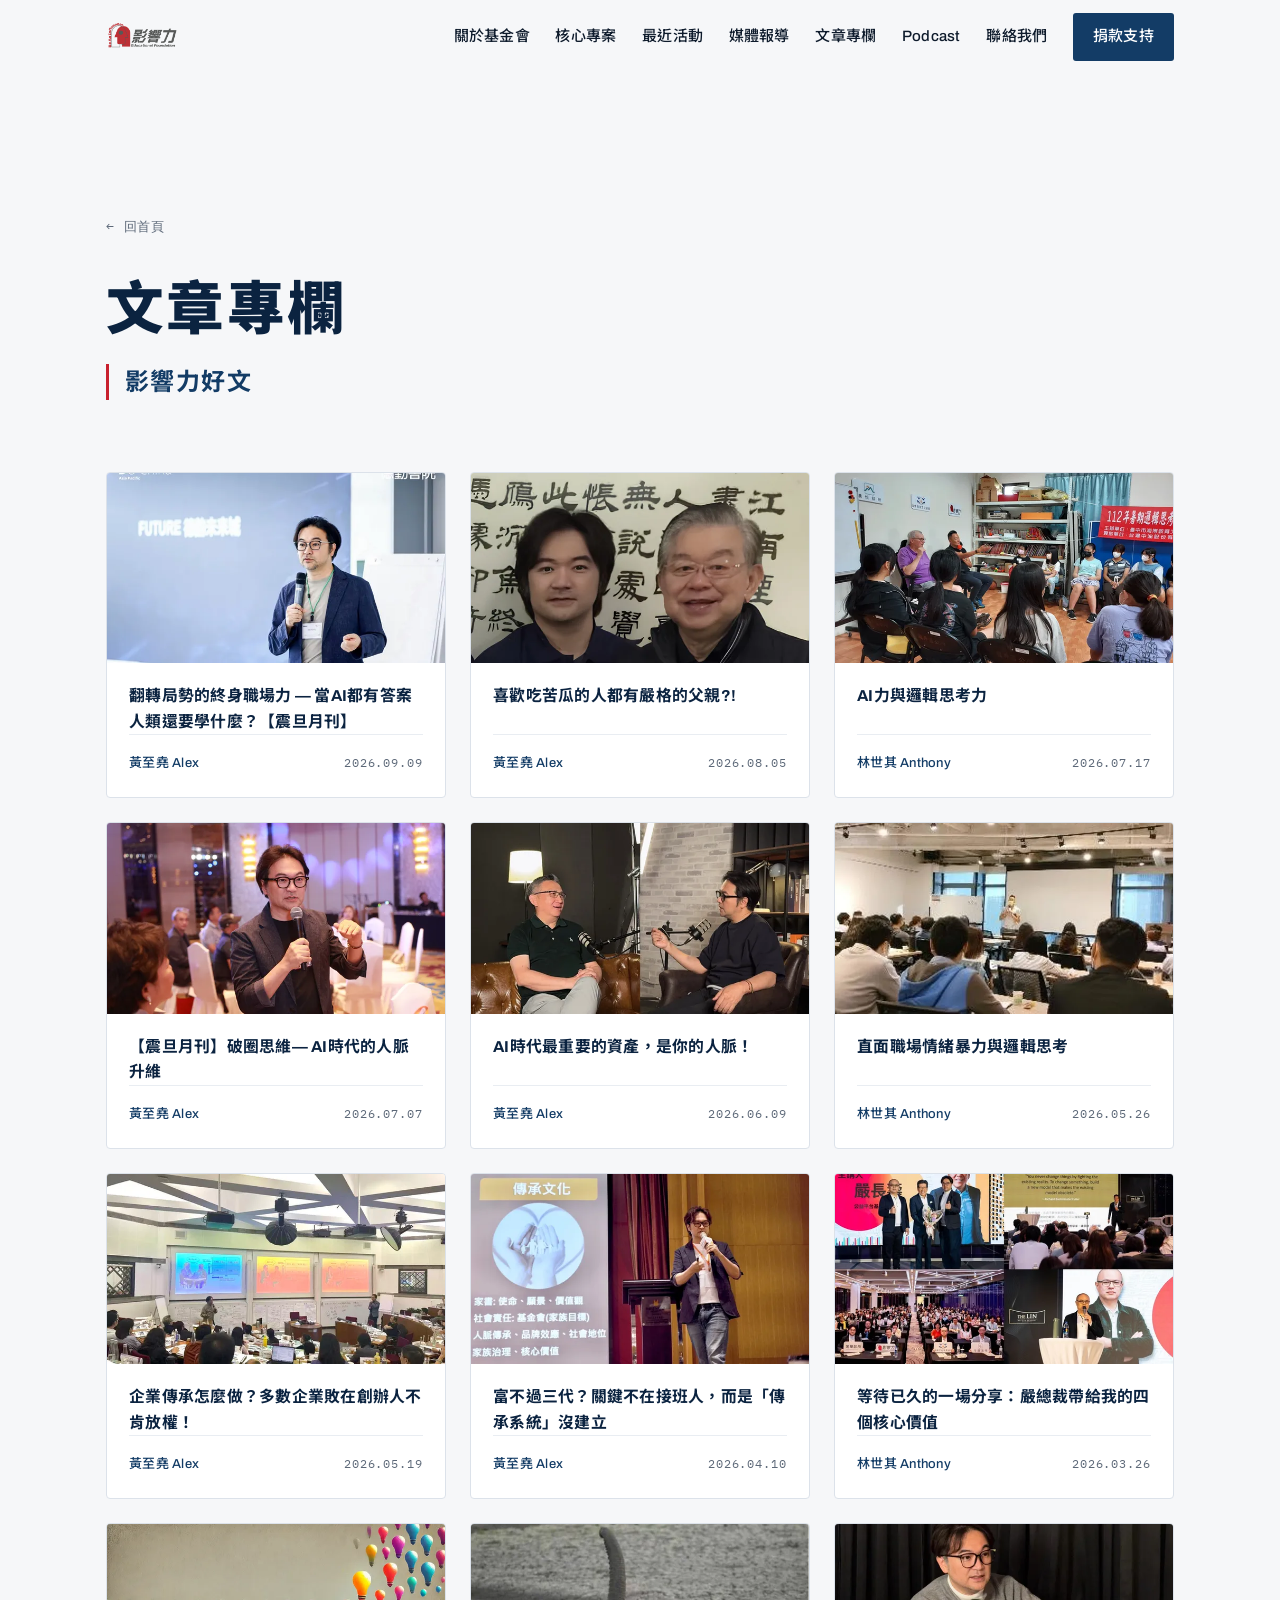
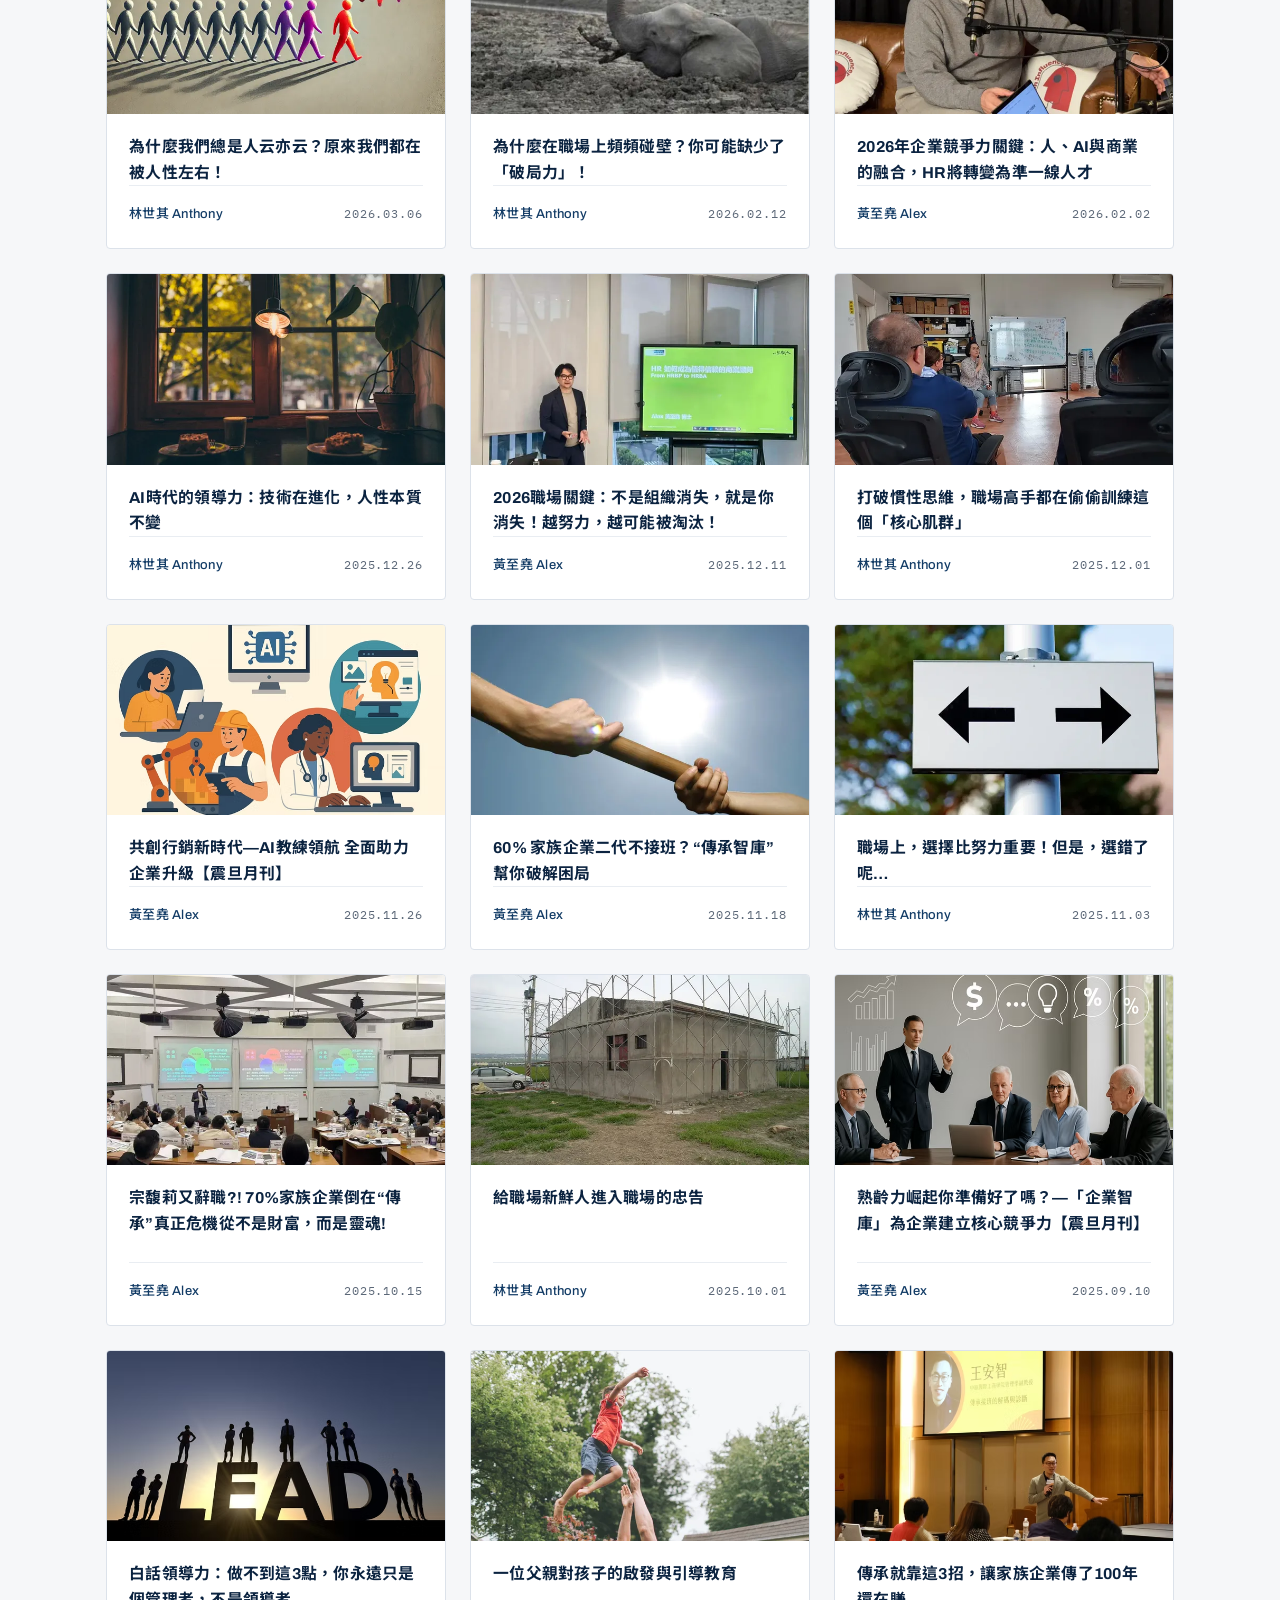
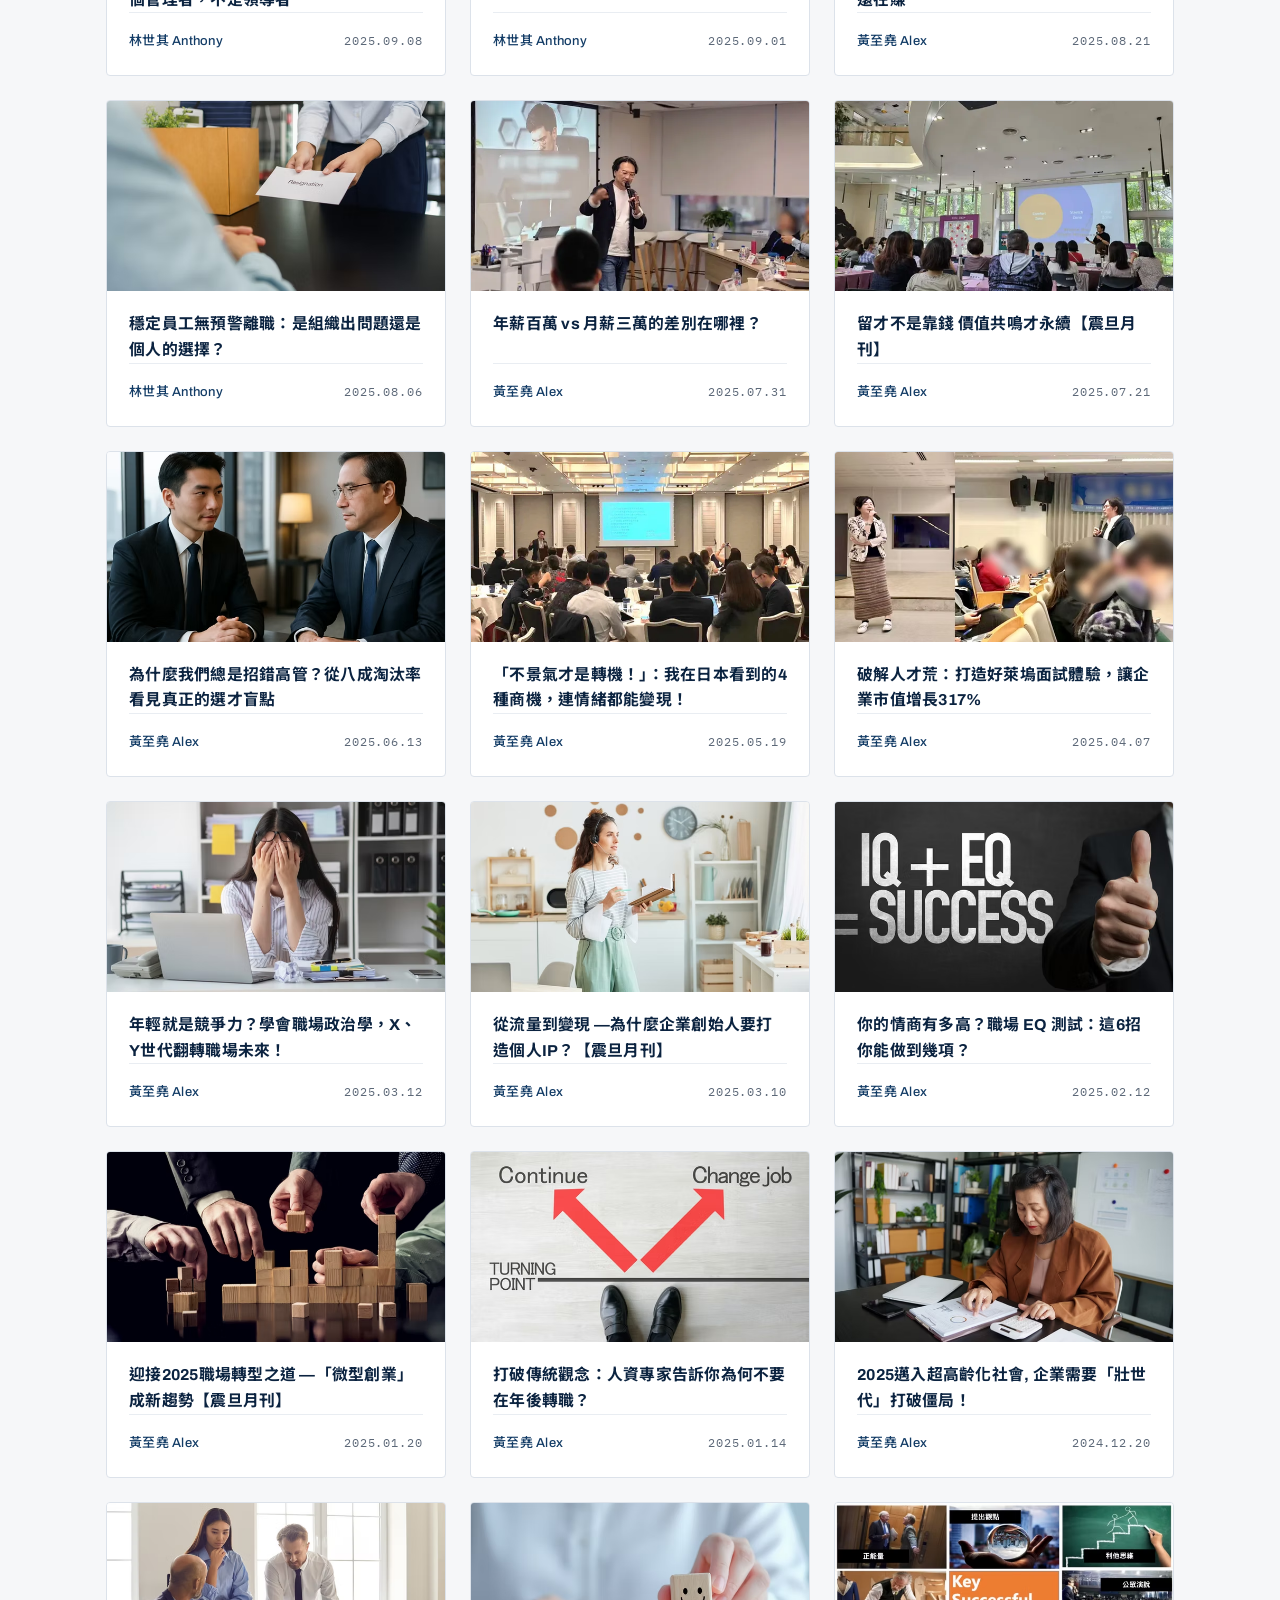
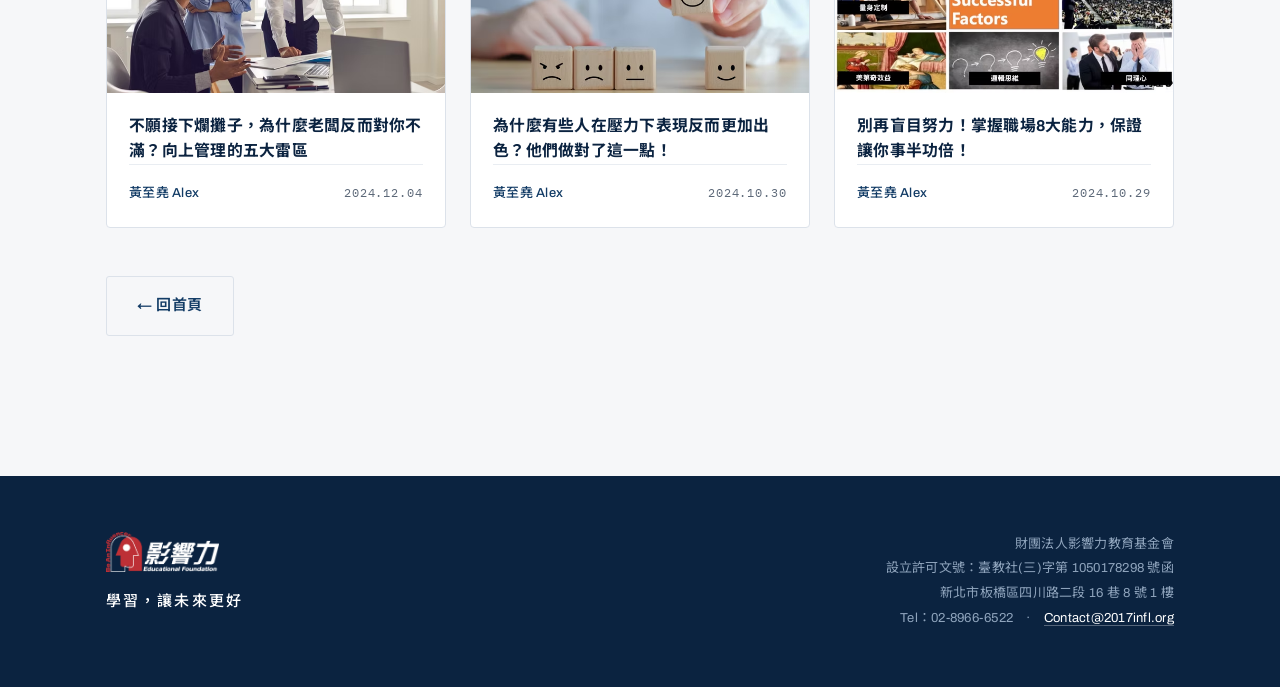
==== commit 024bde6a: "移除對 Wix 的依賴，並新增一則媒體報導 活動改為直接連報名頁 - 活動在 Wix 裡都是 type: EXTERNAL，報名本來就走 Luma 或自家學院平台，   Wix 活動頁只是中間的介紹頁" ====
--- a/articles.html
+++ b/articles.html
@@ -51,45 +51,45 @@
     </header>
 
     <ul class="arts">
-      <li class="art reveal"><a class="art__link" href="https://www.aurora.com.tw/662-page11338" target="_blank" rel="noopener noreferrer"><img class="art__img" src="https://static.wixstatic.com/media/e09329_9eb1d4c735a64ebc8462dd4db9652599~mv2.jpg/v1/fill/w_640,h_360,al_c,q_80,enc_auto/cover.jpg" alt="" width="640" height="360" loading="lazy" decoding="async"><span class="art__body"><span class="art__t">翻轉局勢的終身職場力 — 當AI都有答案 人類還要學什麼？【震旦月刊】</span><span class="art__meta"><span class="art__by">黃至堯 Alex</span><span class="art__d">2026.09.09</span></span></span></a></li>
-      <li class="art reveal"><a class="art__link" href="https://vocus.cc/article/6a72d042fd897800015d7912" target="_blank" rel="noopener noreferrer"><img class="art__img" src="https://static.wixstatic.com/media/e09329_393a7411fc0445639fd5c7886efc0204~mv2.jpg/v1/fill/w_640,h_360,al_c,q_80,enc_auto/cover.jpg" alt="" width="640" height="360" loading="lazy" decoding="async"><span class="art__body"><span class="art__t">喜歡吃苦瓜的人都有嚴格的父親?!</span><span class="art__meta"><span class="art__by">黃至堯 Alex</span><span class="art__d">2026.08.05</span></span></span></a></li>
-      <li class="art reveal"><a class="art__link" href="https://vocus.cc/article/6a59e3e4fd89780001f860b8" target="_blank" rel="noopener noreferrer"><img class="art__img" src="https://static.wixstatic.com/media/e09329_a7b2f09442c34fdc9d459d7b27ab6f89~mv2.jpg/v1/fill/w_640,h_360,al_c,q_80,enc_auto/cover.jpg" alt="" width="640" height="360" loading="lazy" decoding="async"><span class="art__body"><span class="art__t">AI力與邏輯思考力</span><span class="art__meta"><span class="art__by">林世其 Anthony</span><span class="art__d">2026.07.17</span></span></span></a></li>
-      <li class="art reveal"><a class="art__link" href="https://www.aurora.com.tw/660-page11218" target="_blank" rel="noopener noreferrer"><img class="art__img" src="https://static.wixstatic.com/media/e09329_cda02f50a69c4d5aa9b27ee98ae03d02~mv2.jpg/v1/fill/w_640,h_360,al_c,q_80,enc_auto/cover.jpg" alt="" width="640" height="360" loading="lazy" decoding="async"><span class="art__body"><span class="art__t">【震旦月刊】破圈思維— AI時代的人脈升維</span><span class="art__meta"><span class="art__by">黃至堯 Alex</span><span class="art__d">2026.07.07</span></span></span></a></li>
-      <li class="art reveal"><a class="art__link" href="https://vocus.cc/article/6a278c0afd897800015bbecf" target="_blank" rel="noopener noreferrer"><img class="art__img" src="https://static.wixstatic.com/media/e09329_0777d76ba3914150971d6069c2514fb6~mv2.jpg/v1/fill/w_640,h_360,al_c,q_80,enc_auto/cover.jpg" alt="" width="640" height="360" loading="lazy" decoding="async"><span class="art__body"><span class="art__t">AI時代最重要的資產，是你的人脈！</span><span class="art__meta"><span class="art__by">黃至堯 Alex</span><span class="art__d">2026.06.09</span></span></span></a></li>
-      <li class="art reveal"><a class="art__link" href="https://vocus.cc/article/6a1502e4fd89780001c44778" target="_blank" rel="noopener noreferrer"><img class="art__img" src="https://static.wixstatic.com/media/e09329_921fd4f951154b23b6170efe6571ea55~mv2.jpg/v1/fill/w_640,h_360,al_c,q_80,enc_auto/cover.jpg" alt="" width="640" height="360" loading="lazy" decoding="async"><span class="art__body"><span class="art__t">直面職場情緒暴力與邏輯思考</span><span class="art__meta"><span class="art__by">林世其 Anthony</span><span class="art__d">2026.05.26</span></span></span></a></li>
-      <li class="art reveal"><a class="art__link" href="https://vocus.cc/article/6a0c0a26fd897800018670bd" target="_blank" rel="noopener noreferrer"><img class="art__img" src="https://static.wixstatic.com/media/e09329_932b0f8dbd1a4a468c9a79963d9ebbb9~mv2.jpg/v1/fill/w_640,h_360,al_c,q_80,enc_auto/cover.jpg" alt="" width="640" height="360" loading="lazy" decoding="async"><span class="art__body"><span class="art__t">企業傳承怎麼做？多數企業敗在創辦人不肯放權！</span><span class="art__meta"><span class="art__by">黃至堯 Alex</span><span class="art__d">2026.05.19</span></span></span></a></li>
-      <li class="art reveal"><a class="art__link" href="https://vocus.cc/article/69d85100fd89780001c777d8" target="_blank" rel="noopener noreferrer"><img class="art__img" src="https://static.wixstatic.com/media/e09329_8732230e76bc481ca4c3446384705721~mv2.jpg/v1/fill/w_640,h_360,al_c,q_80,enc_auto/cover.jpg" alt="" width="640" height="360" loading="lazy" decoding="async"><span class="art__body"><span class="art__t">富不過三代？關鍵不在接班人，而是「傳承系統」沒建立</span><span class="art__meta"><span class="art__by">黃至堯 Alex</span><span class="art__d">2026.04.10</span></span></span></a></li>
-      <li class="art reveal"><a class="art__link" href="https://vocus.cc/article/69c4a3a8fd897800017d43e7" target="_blank" rel="noopener noreferrer"><img class="art__img" src="https://static.wixstatic.com/media/e09329_a4d3c32c745a491eb9bfdce8e34208d7~mv2.jpg/v1/fill/w_640,h_360,al_c,q_80,enc_auto/cover.jpg" alt="" width="640" height="360" loading="lazy" decoding="async"><span class="art__body"><span class="art__t">等待已久的一場分享：嚴總裁帶給我的四個核心價值</span><span class="art__meta"><span class="art__by">林世其 Anthony</span><span class="art__d">2026.03.26</span></span></span></a></li>
-      <li class="art reveal"><a class="art__link" href="https://vocus.cc/article/69aa793ffd89780001771ba4" target="_blank" rel="noopener noreferrer"><img class="art__img" src="https://static.wixstatic.com/media/e09329_9e32253726764f70b4b488ec5fdaa846~mv2.webp/v1/fill/w_640,h_360,al_c,q_80,enc_auto/cover.webp" alt="" width="640" height="360" loading="lazy" decoding="async"><span class="art__body"><span class="art__t">為什麼我們總是人云亦云？原來我們都在被人性左右！</span><span class="art__meta"><span class="art__by">林世其 Anthony</span><span class="art__d">2026.03.06</span></span></span></a></li>
-      <li class="art reveal"><a class="art__link" href="https://vocus.cc/article/698d3258fd897800012afcad" target="_blank" rel="noopener noreferrer"><img class="art__img" src="https://static.wixstatic.com/media/e09329_92542f87e6ef4067a404b35ceb6fcaba~mv2.jpg/v1/fill/w_640,h_360,al_c,q_80,enc_auto/cover.jpg" alt="" width="640" height="360" loading="lazy" decoding="async"><span class="art__body"><span class="art__t">為什麼在職場上頻頻碰壁？你可能缺少了「破局力」！</span><span class="art__meta"><span class="art__by">林世其 Anthony</span><span class="art__d">2026.02.12</span></span></span></a></li>
-      <li class="art reveal"><a class="art__link" href="https://vocus.cc/article/6980654afd89780001f30892" target="_blank" rel="noopener noreferrer"><img class="art__img" src="https://static.wixstatic.com/media/e09329_a1e6b955cd0248f1a5e348c4674f912c~mv2.jpg/v1/fill/w_640,h_360,al_c,q_80,enc_auto/cover.jpg" alt="" width="640" height="360" loading="lazy" decoding="async"><span class="art__body"><span class="art__t">2026年企業競爭力關鍵：人、AI與商業的融合，HR將轉變為準一線人才</span><span class="art__meta"><span class="art__by">黃至堯 Alex</span><span class="art__d">2026.02.02</span></span></span></a></li>
-      <li class="art reveal"><a class="art__link" href="https://vocus.cc/article/694e386bfd89780001bf0cca" target="_blank" rel="noopener noreferrer"><img class="art__img" src="https://static.wixstatic.com/media/e09329_7ff0cb55ee0a4a77bd01de86d2531e83~mv2.jpg/v1/fill/w_640,h_360,al_c,q_80,enc_auto/cover.jpg" alt="" width="640" height="360" loading="lazy" decoding="async"><span class="art__body"><span class="art__t">AI時代的領導力：技術在進化，人性本質不變</span><span class="art__meta"><span class="art__by">林世其 Anthony</span><span class="art__d">2025.12.26</span></span></span></a></li>
-      <li class="art reveal"><a class="art__link" href="https://vocus.cc/article/693a7f1cfd89780001951fdd" target="_blank" rel="noopener noreferrer"><img class="art__img" src="https://static.wixstatic.com/media/e09329_2eed059d9d74440bb449ee830d21778a~mv2.jpg/v1/fill/w_640,h_360,al_c,q_80,enc_auto/cover.jpg" alt="" width="640" height="360" loading="lazy" decoding="async"><span class="art__body"><span class="art__t">2026職場關鍵：不是組織消失，就是你消失！越努力，越可能被淘汰！</span><span class="art__meta"><span class="art__by">黃至堯 Alex</span><span class="art__d">2025.12.11</span></span></span></a></li>
-      <li class="art reveal"><a class="art__link" href="https://vocus.cc/article/692d56a9fd89780001b13535" target="_blank" rel="noopener noreferrer"><img class="art__img" src="https://static.wixstatic.com/media/e09329_a7c40d256c2a44c99e53dd1b4821a304~mv2.jpg/v1/fill/w_640,h_360,al_c,q_80,enc_auto/cover.jpg" alt="" width="640" height="360" loading="lazy" decoding="async"><span class="art__body"><span class="art__t">打破慣性思維，職場高手都在偷偷訓練這個「核心肌群」</span><span class="art__meta"><span class="art__by">林世其 Anthony</span><span class="art__d">2025.12.01</span></span></span></a></li>
-      <li class="art reveal"><a class="art__link" href="https://www.aurora.com.tw/652-page10877" target="_blank" rel="noopener noreferrer"><img class="art__img" src="https://static.wixstatic.com/media/e09329_8ffea009c637473ca347aaf1836019bc~mv2.png/v1/fill/w_640,h_360,al_c,q_80,enc_auto/cover.png" alt="" width="640" height="360" loading="lazy" decoding="async"><span class="art__body"><span class="art__t">共創行銷新時代—AI教練領航 全面助力企業升級【震旦月刊】</span><span class="art__meta"><span class="art__by">黃至堯 Alex</span><span class="art__d">2025.11.26</span></span></span></a></li>
-      <li class="art reveal"><a class="art__link" href="https://vocus.cc/article/691c072dfd89780001ea3ea0" target="_blank" rel="noopener noreferrer"><img class="art__img" src="https://static.wixstatic.com/media/e09329_9a8dbdd011ae47b6b61d1e0f509384cb~mv2.jpg/v1/fill/w_640,h_360,al_c,q_80,enc_auto/cover.jpg" alt="" width="640" height="360" loading="lazy" decoding="async"><span class="art__body"><span class="art__t">60% 家族企業二代不接班？“傳承智庫”幫你破解困局</span><span class="art__meta"><span class="art__by">黃至堯 Alex</span><span class="art__d">2025.11.18</span></span></span></a></li>
-      <li class="art reveal"><a class="art__link" href="https://vocus.cc/article/690817b5fd89780001a28fbc" target="_blank" rel="noopener noreferrer"><img class="art__img" src="https://static.wixstatic.com/media/e09329_97b3c7cd8de94342bea00c849ead1f8f~mv2.webp/v1/fill/w_640,h_360,al_c,q_80,enc_auto/cover.webp" alt="" width="640" height="360" loading="lazy" decoding="async"><span class="art__body"><span class="art__t">職場上，選擇比努力重要！但是，選錯了呢…</span><span class="art__meta"><span class="art__by">林世其 Anthony</span><span class="art__d">2025.11.03</span></span></span></a></li>
-      <li class="art reveal"><a class="art__link" href="https://vocus.cc/article/68ef615afd897800019b1483" target="_blank" rel="noopener noreferrer"><img class="art__img" src="https://static.wixstatic.com/media/e09329_c179a8ba8ce1472b85bf5f6711ce7ea0~mv2.jpg/v1/fill/w_640,h_360,al_c,q_80,enc_auto/cover.jpg" alt="" width="640" height="360" loading="lazy" decoding="async"><span class="art__body"><span class="art__t">宗馥莉又辭職?! 70%家族企業倒在“傳承”真正危機從不是財富，而是靈魂!</span><span class="art__meta"><span class="art__by">黃至堯 Alex</span><span class="art__d">2025.10.15</span></span></span></a></li>
-      <li class="art reveal"><a class="art__link" href="https://vocus.cc/article/68dc90f9fd897800018e025a" target="_blank" rel="noopener noreferrer"><img class="art__img" src="https://static.wixstatic.com/media/e09329_3d298f495d7f42e1a61e2335b1c02ef5~mv2.jpg/v1/fill/w_640,h_360,al_c,q_80,enc_auto/cover.jpg" alt="" width="640" height="360" loading="lazy" decoding="async"><span class="art__body"><span class="art__t">給職場新鮮人進入職場的忠告</span><span class="art__meta"><span class="art__by">林世其 Anthony</span><span class="art__d">2025.10.01</span></span></span></a></li>
-      <li class="art reveal"><a class="art__link" href="https://www.aurora.com.tw/650-page10772" target="_blank" rel="noopener noreferrer"><img class="art__img" src="https://static.wixstatic.com/media/e09329_f986124a44ba483aa88955d44d9db8ec~mv2.png/v1/fill/w_640,h_360,al_c,q_80,enc_auto/cover.png" alt="" width="640" height="360" loading="lazy" decoding="async"><span class="art__body"><span class="art__t">熟齡力崛起你準備好了嗎？—「企業智庫」為企業建立核心競爭力【震旦月刊】</span><span class="art__meta"><span class="art__by">黃至堯 Alex</span><span class="art__d">2025.09.10</span></span></span></a></li>
-      <li class="art reveal"><a class="art__link" href="https://vocus.cc/article/68be31ccfd89780001de7667" target="_blank" rel="noopener noreferrer"><img class="art__img" src="https://static.wixstatic.com/media/e09329_2f740113172a41c8a4785e3515ed25b4~mv2.png/v1/fill/w_640,h_360,al_c,q_80,enc_auto/cover.png" alt="" width="640" height="360" loading="lazy" decoding="async"><span class="art__body"><span class="art__t">白話領導力：做不到這3點，你永遠只是個管理者，不是領導者</span><span class="art__meta"><span class="art__by">林世其 Anthony</span><span class="art__d">2025.09.08</span></span></span></a></li>
-      <li class="art reveal"><a class="art__link" href="https://vocus.cc/article/68b5336efd89780001e258b5" target="_blank" rel="noopener noreferrer"><img class="art__img" src="https://static.wixstatic.com/media/e09329_f0e3c882988c494eb79f28d0fecf23fe~mv2.jpg/v1/fill/w_640,h_360,al_c,q_80,enc_auto/cover.jpg" alt="" width="640" height="360" loading="lazy" decoding="async"><span class="art__body"><span class="art__t">一位父親對孩子的啟發與引導教育</span><span class="art__meta"><span class="art__by">林世其 Anthony</span><span class="art__d">2025.09.01</span></span></span></a></li>
-      <li class="art reveal"><a class="art__link" href="https://vocus.cc/article/68a6efe5fd89780001a949c4" target="_blank" rel="noopener noreferrer"><img class="art__img" src="https://static.wixstatic.com/media/e09329_9bc0ebf188df4bfa8e9a7629220bc181~mv2.png/v1/fill/w_640,h_360,al_c,q_80,enc_auto/cover.png" alt="" width="640" height="360" loading="lazy" decoding="async"><span class="art__body"><span class="art__t">傳承就靠這3招，讓家族企業傳了100年還在賺</span><span class="art__meta"><span class="art__by">黃至堯 Alex</span><span class="art__d">2025.08.21</span></span></span></a></li>
-      <li class="art reveal"><a class="art__link" href="https://vocus.cc/article/6892e3cefd89780001b8bb0c" target="_blank" rel="noopener noreferrer"><img class="art__img" src="https://static.wixstatic.com/media/e09329_d1b503ff70af482395745990c774d0b9~mv2.png/v1/fill/w_640,h_360,al_c,q_80,enc_auto/cover.png" alt="" width="640" height="360" loading="lazy" decoding="async"><span class="art__body"><span class="art__t">穩定員工無預警離職：是組織出問題還是個人的選擇？</span><span class="art__meta"><span class="art__by">林世其 Anthony</span><span class="art__d">2025.08.06</span></span></span></a></li>
-      <li class="art reveal"><a class="art__link" href="https://vocus.cc/article/688adf5efd8978000100ffec" target="_blank" rel="noopener noreferrer"><img class="art__img" src="https://static.wixstatic.com/media/e09329_3f20ee7ba6f6485baa2289ab2e09783c~mv2.webp/v1/fill/w_640,h_360,al_c,q_80,enc_auto/cover.webp" alt="" width="640" height="360" loading="lazy" decoding="async"><span class="art__body"><span class="art__t">年薪百萬 vs 月薪三萬的差別在哪裡？</span><span class="art__meta"><span class="art__by">黃至堯 Alex</span><span class="art__d">2025.07.31</span></span></span></a></li>
-      <li class="art reveal"><a class="art__link" href="https://www.aurora.com.tw/648-page10001" target="_blank" rel="noopener noreferrer"><img class="art__img" src="https://static.wixstatic.com/media/e09329_774b28ec9b7c4cdca48f3efedf440134~mv2.jpg/v1/fill/w_640,h_360,al_c,q_80,enc_auto/cover.jpg" alt="" width="640" height="360" loading="lazy" decoding="async"><span class="art__body"><span class="art__t">留才不是靠錢 價值共鳴才永續【震旦月刊】</span><span class="art__meta"><span class="art__by">黃至堯 Alex</span><span class="art__d">2025.07.21</span></span></span></a></li>
-      <li class="art reveal"><a class="art__link" href="https://vocus.cc/article/684b9a10fd897800011042f7" target="_blank" rel="noopener noreferrer"><img class="art__img" src="https://static.wixstatic.com/media/e09329_3ad3c2a3261145fd929b6d1df87e3c62~mv2.png/v1/fill/w_640,h_360,al_c,q_80,enc_auto/cover.png" alt="" width="640" height="360" loading="lazy" decoding="async"><span class="art__body"><span class="art__t">為什麼我們總是招錯高管？從八成淘汰率看見真正的選才盲點</span><span class="art__meta"><span class="art__by">黃至堯 Alex</span><span class="art__d">2025.06.13</span></span></span></a></li>
-      <li class="art reveal"><a class="art__link" href="https://vocus.cc/article/682aec4efd897800014a2ff8" target="_blank" rel="noopener noreferrer"><img class="art__img" src="https://static.wixstatic.com/media/e09329_26682036988341368430406f9299eddb~mv2.jpg/v1/fill/w_640,h_360,al_c,q_80,enc_auto/cover.jpg" alt="" width="640" height="360" loading="lazy" decoding="async"><span class="art__body"><span class="art__t">「不景氣才是轉機！」：我在日本看到的4種商機，連情緒都能變現！</span><span class="art__meta"><span class="art__by">黃至堯 Alex</span><span class="art__d">2025.05.19</span></span></span></a></li>
-      <li class="art reveal"><a class="art__link" href="https://vocus.cc/article/67f34b95fd89780001bd446a" target="_blank" rel="noopener noreferrer"><img class="art__img" src="https://static.wixstatic.com/media/e09329_7da903c35d47429680e6f52aee464dc1~mv2.png/v1/fill/w_640,h_360,al_c,q_80,enc_auto/cover.png" alt="" width="640" height="360" loading="lazy" decoding="async"><span class="art__body"><span class="art__t">破解人才荒：打造好萊塢面試體驗，讓企業市值增長317%</span><span class="art__meta"><span class="art__by">黃至堯 Alex</span><span class="art__d">2025.04.07</span></span></span></a></li>
-      <li class="art reveal"><a class="art__link" href="https://vocus.cc/article/67d0ec40fd89780001ac21a6" target="_blank" rel="noopener noreferrer"><img class="art__img" src="https://static.wixstatic.com/media/e09329_bd6fc6c9340648f59eef3d81d688c53d~mv2.png/v1/fill/w_640,h_360,al_c,q_80,enc_auto/cover.png" alt="" width="640" height="360" loading="lazy" decoding="async"><span class="art__body"><span class="art__t">年輕就是競爭力？學會職場政治學，X、Y世代翻轉職場未來！</span><span class="art__meta"><span class="art__by">黃至堯 Alex</span><span class="art__d">2025.03.12</span></span></span></a></li>
-      <li class="art reveal"><a class="art__link" href="https://www.aurora.com.tw/644-page9406" target="_blank" rel="noopener noreferrer"><img class="art__img" src="https://static.wixstatic.com/media/e09329_86fc0f94b37f40d2895bf33ea446c081~mv2.png/v1/fill/w_640,h_360,al_c,q_80,enc_auto/cover.png" alt="" width="640" height="360" loading="lazy" decoding="async"><span class="art__body"><span class="art__t">從流量到變現 —為什麼企業創始人要打造個人IP？【震旦月刊】</span><span class="art__meta"><span class="art__by">黃至堯 Alex</span><span class="art__d">2025.03.10</span></span></span></a></li>
-      <li class="art reveal"><a class="art__link" href="https://vocus.cc/article/67ac55cffd8978000160cda6" target="_blank" rel="noopener noreferrer"><img class="art__img" src="https://static.wixstatic.com/media/e09329_0496479738c74734a287a9aa43ef74dc~mv2.png/v1/fill/w_640,h_360,al_c,q_80,enc_auto/cover.png" alt="" width="640" height="360" loading="lazy" decoding="async"><span class="art__body"><span class="art__t">你的情商有多高？職場 EQ 測試：這6招你能做到幾項？</span><span class="art__meta"><span class="art__by">黃至堯 Alex</span><span class="art__d">2025.02.12</span></span></span></a></li>
-      <li class="art reveal"><a class="art__link" href="https://www.aurora.com.tw/642-page9265" target="_blank" rel="noopener noreferrer"><img class="art__img" src="https://static.wixstatic.com/media/e09329_ed614c188ac145c7a6a39dd7721c7003~mv2.png/v1/fill/w_640,h_360,al_c,q_80,enc_auto/cover.png" alt="" width="640" height="360" loading="lazy" decoding="async"><span class="art__body"><span class="art__t">迎接2025職場轉型之道 —「微型創業」成新趨勢【震旦月刊】</span><span class="art__meta"><span class="art__by">黃至堯 Alex</span><span class="art__d">2025.01.20</span></span></span></a></li>
-      <li class="art reveal"><a class="art__link" href="https://vocus.cc/article/6785dbedfd8978000190a208" target="_blank" rel="noopener noreferrer"><img class="art__img" src="https://static.wixstatic.com/media/e09329_9e46795a3c804b7ca7329bc7a98fef80~mv2.png/v1/fill/w_640,h_360,al_c,q_80,enc_auto/cover.png" alt="" width="640" height="360" loading="lazy" decoding="async"><span class="art__body"><span class="art__t">打破傳統觀念：人資專家告訴你為何不要在年後轉職？</span><span class="art__meta"><span class="art__by">黃至堯 Alex</span><span class="art__d">2025.01.14</span></span></span></a></li>
-      <li class="art reveal"><a class="art__link" href="https://vocus.cc/article/6764ccbdfd8978000103d3c1" target="_blank" rel="noopener noreferrer"><img class="art__img" src="https://static.wixstatic.com/media/e09329_0f65e73758774d37a1138f49db3f02a3~mv2.png/v1/fill/w_640,h_360,al_c,q_80,enc_auto/cover.png" alt="" width="640" height="360" loading="lazy" decoding="async"><span class="art__body"><span class="art__t">2025邁入超高齡化社會, 企業需要「壯世代」打破僵局！</span><span class="art__meta"><span class="art__by">黃至堯 Alex</span><span class="art__d">2024.12.20</span></span></span></a></li>
-      <li class="art reveal"><a class="art__link" href="https://vocus.cc/article/674fc4fffd89780001b85a3a" target="_blank" rel="noopener noreferrer"><img class="art__img" src="https://static.wixstatic.com/media/e09329_014d3164196a4f74b8a87a62fd194b74~mv2.png/v1/fill/w_640,h_360,al_c,q_80,enc_auto/cover.png" alt="" width="640" height="360" loading="lazy" decoding="async"><span class="art__body"><span class="art__t">不願接下爛攤子，為什麼老闆反而對你不滿？向上管理的五大雷區</span><span class="art__meta"><span class="art__by">黃至堯 Alex</span><span class="art__d">2024.12.04</span></span></span></a></li>
-      <li class="art reveal"><a class="art__link" href="https://vocus.cc/article/672093bffd89780001f346cd" target="_blank" rel="noopener noreferrer"><img class="art__img" src="https://static.wixstatic.com/media/e09329_08e5a8737a2d4e2fa6972c5a05b468d7~mv2.png/v1/fill/w_640,h_360,al_c,q_80,enc_auto/cover.png" alt="" width="640" height="360" loading="lazy" decoding="async"><span class="art__body"><span class="art__t">為什麼有些人在壓力下表現反而更加出色？他們做對了這一點！</span><span class="art__meta"><span class="art__by">黃至堯 Alex</span><span class="art__d">2024.10.30</span></span></span></a></li>
-      <li class="art reveal"><a class="art__link" href="https://vocus.cc/article/6720910cfd89780001f302e9" target="_blank" rel="noopener noreferrer"><img class="art__img" src="https://static.wixstatic.com/media/e09329_312ec82e8b094c54ae3f5619386b9cda~mv2.png/v1/fill/w_640,h_360,al_c,q_80,enc_auto/cover.png" alt="" width="640" height="360" loading="lazy" decoding="async"><span class="art__body"><span class="art__t">別再盲目努力！掌握職場8大能力，保證讓你事半功倍！</span><span class="art__meta"><span class="art__by">黃至堯 Alex</span><span class="art__d">2024.10.29</span></span></span></a></li>
+      <li class="art reveal"><a class="art__link" href="https://www.aurora.com.tw/662-page11338" target="_blank" rel="noopener noreferrer"><img class="art__img" src="./images/wix/9eb1d4c735a64ebc8462dd4db9652599.webp" alt="" width="640" height="360" loading="lazy" decoding="async"><span class="art__body"><span class="art__t">翻轉局勢的終身職場力 — 當AI都有答案 人類還要學什麼？【震旦月刊】</span><span class="art__meta"><span class="art__by">黃至堯 Alex</span><span class="art__d">2026.09.09</span></span></span></a></li>
+      <li class="art reveal"><a class="art__link" href="https://vocus.cc/article/6a72d042fd897800015d7912" target="_blank" rel="noopener noreferrer"><img class="art__img" src="./images/wix/393a7411fc0445639fd5c7886efc0204.webp" alt="" width="640" height="360" loading="lazy" decoding="async"><span class="art__body"><span class="art__t">喜歡吃苦瓜的人都有嚴格的父親?!</span><span class="art__meta"><span class="art__by">黃至堯 Alex</span><span class="art__d">2026.08.05</span></span></span></a></li>
+      <li class="art reveal"><a class="art__link" href="https://vocus.cc/article/6a59e3e4fd89780001f860b8" target="_blank" rel="noopener noreferrer"><img class="art__img" src="./images/wix/a7b2f09442c34fdc9d459d7b27ab6f89.webp" alt="" width="640" height="360" loading="lazy" decoding="async"><span class="art__body"><span class="art__t">AI力與邏輯思考力</span><span class="art__meta"><span class="art__by">林世其 Anthony</span><span class="art__d">2026.07.17</span></span></span></a></li>
+      <li class="art reveal"><a class="art__link" href="https://www.aurora.com.tw/660-page11218" target="_blank" rel="noopener noreferrer"><img class="art__img" src="./images/wix/cda02f50a69c4d5aa9b27ee98ae03d02.webp" alt="" width="640" height="360" loading="lazy" decoding="async"><span class="art__body"><span class="art__t">【震旦月刊】破圈思維— AI時代的人脈升維</span><span class="art__meta"><span class="art__by">黃至堯 Alex</span><span class="art__d">2026.07.07</span></span></span></a></li>
+      <li class="art reveal"><a class="art__link" href="https://vocus.cc/article/6a278c0afd897800015bbecf" target="_blank" rel="noopener noreferrer"><img class="art__img" src="./images/wix/0777d76ba3914150971d6069c2514fb6.webp" alt="" width="640" height="360" loading="lazy" decoding="async"><span class="art__body"><span class="art__t">AI時代最重要的資產，是你的人脈！</span><span class="art__meta"><span class="art__by">黃至堯 Alex</span><span class="art__d">2026.06.09</span></span></span></a></li>
+      <li class="art reveal"><a class="art__link" href="https://vocus.cc/article/6a1502e4fd89780001c44778" target="_blank" rel="noopener noreferrer"><img class="art__img" src="./images/wix/921fd4f951154b23b6170efe6571ea55.webp" alt="" width="640" height="360" loading="lazy" decoding="async"><span class="art__body"><span class="art__t">直面職場情緒暴力與邏輯思考</span><span class="art__meta"><span class="art__by">林世其 Anthony</span><span class="art__d">2026.05.26</span></span></span></a></li>
+      <li class="art reveal"><a class="art__link" href="https://vocus.cc/article/6a0c0a26fd897800018670bd" target="_blank" rel="noopener noreferrer"><img class="art__img" src="./images/wix/932b0f8dbd1a4a468c9a79963d9ebbb9.webp" alt="" width="640" height="360" loading="lazy" decoding="async"><span class="art__body"><span class="art__t">企業傳承怎麼做？多數企業敗在創辦人不肯放權！</span><span class="art__meta"><span class="art__by">黃至堯 Alex</span><span class="art__d">2026.05.19</span></span></span></a></li>
+      <li class="art reveal"><a class="art__link" href="https://vocus.cc/article/69d85100fd89780001c777d8" target="_blank" rel="noopener noreferrer"><img class="art__img" src="./images/wix/8732230e76bc481ca4c3446384705721.webp" alt="" width="640" height="360" loading="lazy" decoding="async"><span class="art__body"><span class="art__t">富不過三代？關鍵不在接班人，而是「傳承系統」沒建立</span><span class="art__meta"><span class="art__by">黃至堯 Alex</span><span class="art__d">2026.04.10</span></span></span></a></li>
+      <li class="art reveal"><a class="art__link" href="https://vocus.cc/article/69c4a3a8fd897800017d43e7" target="_blank" rel="noopener noreferrer"><img class="art__img" src="./images/wix/a4d3c32c745a491eb9bfdce8e34208d7.webp" alt="" width="640" height="360" loading="lazy" decoding="async"><span class="art__body"><span class="art__t">等待已久的一場分享：嚴總裁帶給我的四個核心價值</span><span class="art__meta"><span class="art__by">林世其 Anthony</span><span class="art__d">2026.03.26</span></span></span></a></li>
+      <li class="art reveal"><a class="art__link" href="https://vocus.cc/article/69aa793ffd89780001771ba4" target="_blank" rel="noopener noreferrer"><img class="art__img" src="./images/wix/9e32253726764f70b4b488ec5fdaa846.webp" alt="" width="640" height="360" loading="lazy" decoding="async"><span class="art__body"><span class="art__t">為什麼我們總是人云亦云？原來我們都在被人性左右！</span><span class="art__meta"><span class="art__by">林世其 Anthony</span><span class="art__d">2026.03.06</span></span></span></a></li>
+      <li class="art reveal"><a class="art__link" href="https://vocus.cc/article/698d3258fd897800012afcad" target="_blank" rel="noopener noreferrer"><img class="art__img" src="./images/wix/92542f87e6ef4067a404b35ceb6fcaba.webp" alt="" width="640" height="360" loading="lazy" decoding="async"><span class="art__body"><span class="art__t">為什麼在職場上頻頻碰壁？你可能缺少了「破局力」！</span><span class="art__meta"><span class="art__by">林世其 Anthony</span><span class="art__d">2026.02.12</span></span></span></a></li>
+      <li class="art reveal"><a class="art__link" href="https://vocus.cc/article/6980654afd89780001f30892" target="_blank" rel="noopener noreferrer"><img class="art__img" src="./images/wix/a1e6b955cd0248f1a5e348c4674f912c.webp" alt="" width="640" height="360" loading="lazy" decoding="async"><span class="art__body"><span class="art__t">2026年企業競爭力關鍵：人、AI與商業的融合，HR將轉變為準一線人才</span><span class="art__meta"><span class="art__by">黃至堯 Alex</span><span class="art__d">2026.02.02</span></span></span></a></li>
+      <li class="art reveal"><a class="art__link" href="https://vocus.cc/article/694e386bfd89780001bf0cca" target="_blank" rel="noopener noreferrer"><img class="art__img" src="./images/wix/7ff0cb55ee0a4a77bd01de86d2531e83.webp" alt="" width="640" height="360" loading="lazy" decoding="async"><span class="art__body"><span class="art__t">AI時代的領導力：技術在進化，人性本質不變</span><span class="art__meta"><span class="art__by">林世其 Anthony</span><span class="art__d">2025.12.26</span></span></span></a></li>
+      <li class="art reveal"><a class="art__link" href="https://vocus.cc/article/693a7f1cfd89780001951fdd" target="_blank" rel="noopener noreferrer"><img class="art__img" src="./images/wix/2eed059d9d74440bb449ee830d21778a.webp" alt="" width="640" height="360" loading="lazy" decoding="async"><span class="art__body"><span class="art__t">2026職場關鍵：不是組織消失，就是你消失！越努力，越可能被淘汰！</span><span class="art__meta"><span class="art__by">黃至堯 Alex</span><span class="art__d">2025.12.11</span></span></span></a></li>
+      <li class="art reveal"><a class="art__link" href="https://vocus.cc/article/692d56a9fd89780001b13535" target="_blank" rel="noopener noreferrer"><img class="art__img" src="./images/wix/a7c40d256c2a44c99e53dd1b4821a304.webp" alt="" width="640" height="360" loading="lazy" decoding="async"><span class="art__body"><span class="art__t">打破慣性思維，職場高手都在偷偷訓練這個「核心肌群」</span><span class="art__meta"><span class="art__by">林世其 Anthony</span><span class="art__d">2025.12.01</span></span></span></a></li>
+      <li class="art reveal"><a class="art__link" href="https://www.aurora.com.tw/652-page10877" target="_blank" rel="noopener noreferrer"><img class="art__img" src="./images/wix/8ffea009c637473ca347aaf1836019bc.avif" alt="" width="640" height="360" loading="lazy" decoding="async"><span class="art__body"><span class="art__t">共創行銷新時代—AI教練領航 全面助力企業升級【震旦月刊】</span><span class="art__meta"><span class="art__by">黃至堯 Alex</span><span class="art__d">2025.11.26</span></span></span></a></li>
+      <li class="art reveal"><a class="art__link" href="https://vocus.cc/article/691c072dfd89780001ea3ea0" target="_blank" rel="noopener noreferrer"><img class="art__img" src="./images/wix/9a8dbdd011ae47b6b61d1e0f509384cb.webp" alt="" width="640" height="360" loading="lazy" decoding="async"><span class="art__body"><span class="art__t">60% 家族企業二代不接班？“傳承智庫”幫你破解困局</span><span class="art__meta"><span class="art__by">黃至堯 Alex</span><span class="art__d">2025.11.18</span></span></span></a></li>
+      <li class="art reveal"><a class="art__link" href="https://vocus.cc/article/690817b5fd89780001a28fbc" target="_blank" rel="noopener noreferrer"><img class="art__img" src="./images/wix/97b3c7cd8de94342bea00c849ead1f8f.webp" alt="" width="640" height="360" loading="lazy" decoding="async"><span class="art__body"><span class="art__t">職場上，選擇比努力重要！但是，選錯了呢…</span><span class="art__meta"><span class="art__by">林世其 Anthony</span><span class="art__d">2025.11.03</span></span></span></a></li>
+      <li class="art reveal"><a class="art__link" href="https://vocus.cc/article/68ef615afd897800019b1483" target="_blank" rel="noopener noreferrer"><img class="art__img" src="./images/wix/c179a8ba8ce1472b85bf5f6711ce7ea0.webp" alt="" width="640" height="360" loading="lazy" decoding="async"><span class="art__body"><span class="art__t">宗馥莉又辭職?! 70%家族企業倒在“傳承”真正危機從不是財富，而是靈魂!</span><span class="art__meta"><span class="art__by">黃至堯 Alex</span><span class="art__d">2025.10.15</span></span></span></a></li>
+      <li class="art reveal"><a class="art__link" href="https://vocus.cc/article/68dc90f9fd897800018e025a" target="_blank" rel="noopener noreferrer"><img class="art__img" src="./images/wix/3d298f495d7f42e1a61e2335b1c02ef5.webp" alt="" width="640" height="360" loading="lazy" decoding="async"><span class="art__body"><span class="art__t">給職場新鮮人進入職場的忠告</span><span class="art__meta"><span class="art__by">林世其 Anthony</span><span class="art__d">2025.10.01</span></span></span></a></li>
+      <li class="art reveal"><a class="art__link" href="https://www.aurora.com.tw/650-page10772" target="_blank" rel="noopener noreferrer"><img class="art__img" src="./images/wix/f986124a44ba483aa88955d44d9db8ec.avif" alt="" width="640" height="360" loading="lazy" decoding="async"><span class="art__body"><span class="art__t">熟齡力崛起你準備好了嗎？—「企業智庫」為企業建立核心競爭力【震旦月刊】</span><span class="art__meta"><span class="art__by">黃至堯 Alex</span><span class="art__d">2025.09.10</span></span></span></a></li>
+      <li class="art reveal"><a class="art__link" href="https://vocus.cc/article/68be31ccfd89780001de7667" target="_blank" rel="noopener noreferrer"><img class="art__img" src="./images/wix/2f740113172a41c8a4785e3515ed25b4.avif" alt="" width="640" height="360" loading="lazy" decoding="async"><span class="art__body"><span class="art__t">白話領導力：做不到這3點，你永遠只是個管理者，不是領導者</span><span class="art__meta"><span class="art__by">林世其 Anthony</span><span class="art__d">2025.09.08</span></span></span></a></li>
+      <li class="art reveal"><a class="art__link" href="https://vocus.cc/article/68b5336efd89780001e258b5" target="_blank" rel="noopener noreferrer"><img class="art__img" src="./images/wix/f0e3c882988c494eb79f28d0fecf23fe.webp" alt="" width="640" height="360" loading="lazy" decoding="async"><span class="art__body"><span class="art__t">一位父親對孩子的啟發與引導教育</span><span class="art__meta"><span class="art__by">林世其 Anthony</span><span class="art__d">2025.09.01</span></span></span></a></li>
+      <li class="art reveal"><a class="art__link" href="https://vocus.cc/article/68a6efe5fd89780001a949c4" target="_blank" rel="noopener noreferrer"><img class="art__img" src="./images/wix/9bc0ebf188df4bfa8e9a7629220bc181.avif" alt="" width="640" height="360" loading="lazy" decoding="async"><span class="art__body"><span class="art__t">傳承就靠這3招，讓家族企業傳了100年還在賺</span><span class="art__meta"><span class="art__by">黃至堯 Alex</span><span class="art__d">2025.08.21</span></span></span></a></li>
+      <li class="art reveal"><a class="art__link" href="https://vocus.cc/article/6892e3cefd89780001b8bb0c" target="_blank" rel="noopener noreferrer"><img class="art__img" src="./images/wix/d1b503ff70af482395745990c774d0b9.avif" alt="" width="640" height="360" loading="lazy" decoding="async"><span class="art__body"><span class="art__t">穩定員工無預警離職：是組織出問題還是個人的選擇？</span><span class="art__meta"><span class="art__by">林世其 Anthony</span><span class="art__d">2025.08.06</span></span></span></a></li>
+      <li class="art reveal"><a class="art__link" href="https://vocus.cc/article/688adf5efd8978000100ffec" target="_blank" rel="noopener noreferrer"><img class="art__img" src="./images/wix/3f20ee7ba6f6485baa2289ab2e09783c.webp" alt="" width="640" height="360" loading="lazy" decoding="async"><span class="art__body"><span class="art__t">年薪百萬 vs 月薪三萬的差別在哪裡？</span><span class="art__meta"><span class="art__by">黃至堯 Alex</span><span class="art__d">2025.07.31</span></span></span></a></li>
+      <li class="art reveal"><a class="art__link" href="https://www.aurora.com.tw/648-page10001" target="_blank" rel="noopener noreferrer"><img class="art__img" src="./images/wix/774b28ec9b7c4cdca48f3efedf440134.webp" alt="" width="640" height="360" loading="lazy" decoding="async"><span class="art__body"><span class="art__t">留才不是靠錢 價值共鳴才永續【震旦月刊】</span><span class="art__meta"><span class="art__by">黃至堯 Alex</span><span class="art__d">2025.07.21</span></span></span></a></li>
+      <li class="art reveal"><a class="art__link" href="https://vocus.cc/article/684b9a10fd897800011042f7" target="_blank" rel="noopener noreferrer"><img class="art__img" src="./images/wix/3ad3c2a3261145fd929b6d1df87e3c62.avif" alt="" width="640" height="360" loading="lazy" decoding="async"><span class="art__body"><span class="art__t">為什麼我們總是招錯高管？從八成淘汰率看見真正的選才盲點</span><span class="art__meta"><span class="art__by">黃至堯 Alex</span><span class="art__d">2025.06.13</span></span></span></a></li>
+      <li class="art reveal"><a class="art__link" href="https://vocus.cc/article/682aec4efd897800014a2ff8" target="_blank" rel="noopener noreferrer"><img class="art__img" src="./images/wix/26682036988341368430406f9299eddb.webp" alt="" width="640" height="360" loading="lazy" decoding="async"><span class="art__body"><span class="art__t">「不景氣才是轉機！」：我在日本看到的4種商機，連情緒都能變現！</span><span class="art__meta"><span class="art__by">黃至堯 Alex</span><span class="art__d">2025.05.19</span></span></span></a></li>
+      <li class="art reveal"><a class="art__link" href="https://vocus.cc/article/67f34b95fd89780001bd446a" target="_blank" rel="noopener noreferrer"><img class="art__img" src="./images/wix/7da903c35d47429680e6f52aee464dc1.avif" alt="" width="640" height="360" loading="lazy" decoding="async"><span class="art__body"><span class="art__t">破解人才荒：打造好萊塢面試體驗，讓企業市值增長317%</span><span class="art__meta"><span class="art__by">黃至堯 Alex</span><span class="art__d">2025.04.07</span></span></span></a></li>
+      <li class="art reveal"><a class="art__link" href="https://vocus.cc/article/67d0ec40fd89780001ac21a6" target="_blank" rel="noopener noreferrer"><img class="art__img" src="./images/wix/bd6fc6c9340648f59eef3d81d688c53d.avif" alt="" width="640" height="360" loading="lazy" decoding="async"><span class="art__body"><span class="art__t">年輕就是競爭力？學會職場政治學，X、Y世代翻轉職場未來！</span><span class="art__meta"><span class="art__by">黃至堯 Alex</span><span class="art__d">2025.03.12</span></span></span></a></li>
+      <li class="art reveal"><a class="art__link" href="https://www.aurora.com.tw/644-page9406" target="_blank" rel="noopener noreferrer"><img class="art__img" src="./images/wix/86fc0f94b37f40d2895bf33ea446c081.avif" alt="" width="640" height="360" loading="lazy" decoding="async"><span class="art__body"><span class="art__t">從流量到變現 —為什麼企業創始人要打造個人IP？【震旦月刊】</span><span class="art__meta"><span class="art__by">黃至堯 Alex</span><span class="art__d">2025.03.10</span></span></span></a></li>
+      <li class="art reveal"><a class="art__link" href="https://vocus.cc/article/67ac55cffd8978000160cda6" target="_blank" rel="noopener noreferrer"><img class="art__img" src="./images/wix/0496479738c74734a287a9aa43ef74dc.avif" alt="" width="640" height="360" loading="lazy" decoding="async"><span class="art__body"><span class="art__t">你的情商有多高？職場 EQ 測試：這6招你能做到幾項？</span><span class="art__meta"><span class="art__by">黃至堯 Alex</span><span class="art__d">2025.02.12</span></span></span></a></li>
+      <li class="art reveal"><a class="art__link" href="https://www.aurora.com.tw/642-page9265" target="_blank" rel="noopener noreferrer"><img class="art__img" src="./images/wix/ed614c188ac145c7a6a39dd7721c7003.avif" alt="" width="640" height="360" loading="lazy" decoding="async"><span class="art__body"><span class="art__t">迎接2025職場轉型之道 —「微型創業」成新趨勢【震旦月刊】</span><span class="art__meta"><span class="art__by">黃至堯 Alex</span><span class="art__d">2025.01.20</span></span></span></a></li>
+      <li class="art reveal"><a class="art__link" href="https://vocus.cc/article/6785dbedfd8978000190a208" target="_blank" rel="noopener noreferrer"><img class="art__img" src="./images/wix/9e46795a3c804b7ca7329bc7a98fef80.avif" alt="" width="640" height="360" loading="lazy" decoding="async"><span class="art__body"><span class="art__t">打破傳統觀念：人資專家告訴你為何不要在年後轉職？</span><span class="art__meta"><span class="art__by">黃至堯 Alex</span><span class="art__d">2025.01.14</span></span></span></a></li>
+      <li class="art reveal"><a class="art__link" href="https://vocus.cc/article/6764ccbdfd8978000103d3c1" target="_blank" rel="noopener noreferrer"><img class="art__img" src="./images/wix/0f65e73758774d37a1138f49db3f02a3.avif" alt="" width="640" height="360" loading="lazy" decoding="async"><span class="art__body"><span class="art__t">2025邁入超高齡化社會, 企業需要「壯世代」打破僵局！</span><span class="art__meta"><span class="art__by">黃至堯 Alex</span><span class="art__d">2024.12.20</span></span></span></a></li>
+      <li class="art reveal"><a class="art__link" href="https://vocus.cc/article/674fc4fffd89780001b85a3a" target="_blank" rel="noopener noreferrer"><img class="art__img" src="./images/wix/014d3164196a4f74b8a87a62fd194b74.avif" alt="" width="640" height="360" loading="lazy" decoding="async"><span class="art__body"><span class="art__t">不願接下爛攤子，為什麼老闆反而對你不滿？向上管理的五大雷區</span><span class="art__meta"><span class="art__by">黃至堯 Alex</span><span class="art__d">2024.12.04</span></span></span></a></li>
+      <li class="art reveal"><a class="art__link" href="https://vocus.cc/article/672093bffd89780001f346cd" target="_blank" rel="noopener noreferrer"><img class="art__img" src="./images/wix/08e5a8737a2d4e2fa6972c5a05b468d7.avif" alt="" width="640" height="360" loading="lazy" decoding="async"><span class="art__body"><span class="art__t">為什麼有些人在壓力下表現反而更加出色？他們做對了這一點！</span><span class="art__meta"><span class="art__by">黃至堯 Alex</span><span class="art__d">2024.10.30</span></span></span></a></li>
+      <li class="art reveal"><a class="art__link" href="https://vocus.cc/article/6720910cfd89780001f302e9" target="_blank" rel="noopener noreferrer"><img class="art__img" src="./images/wix/312ec82e8b094c54ae3f5619386b9cda.avif" alt="" width="640" height="360" loading="lazy" decoding="async"><span class="art__body"><span class="art__t">別再盲目努力！掌握職場8大能力，保證讓你事半功倍！</span><span class="art__meta"><span class="art__by">黃至堯 Alex</span><span class="art__d">2024.10.29</span></span></span></a></li>
     </ul>
 
     <p class="press__more">
--- a/style.css
+++ b/style.css
@@ -707,6 +707,13 @@
   color:var(--navy-deep); transition:color .25s var(--ease);
 }
 .ev__link:hover .ev__t{ color:var(--red); }
+/* 活動簡介取自 Wix 的 description，長度不一，限三行讓卡片高度不會落差太大。
+   沒填簡介的活動就不輸出這個元素，不要自己補文案。 */
+.ev__desc{
+  display:-webkit-box; -webkit-box-orient:vertical; -webkit-line-clamp:3;
+  overflow:hidden;
+  margin-top:10px; font-size:.8125rem; line-height:1.7; color:var(--muted);
+}
 .ev__place{ display:block; margin-top:10px; font-size:.8125rem; color:var(--muted); }
 .ev__more{
   display:block; margin-top:auto; padding-top:16px;
